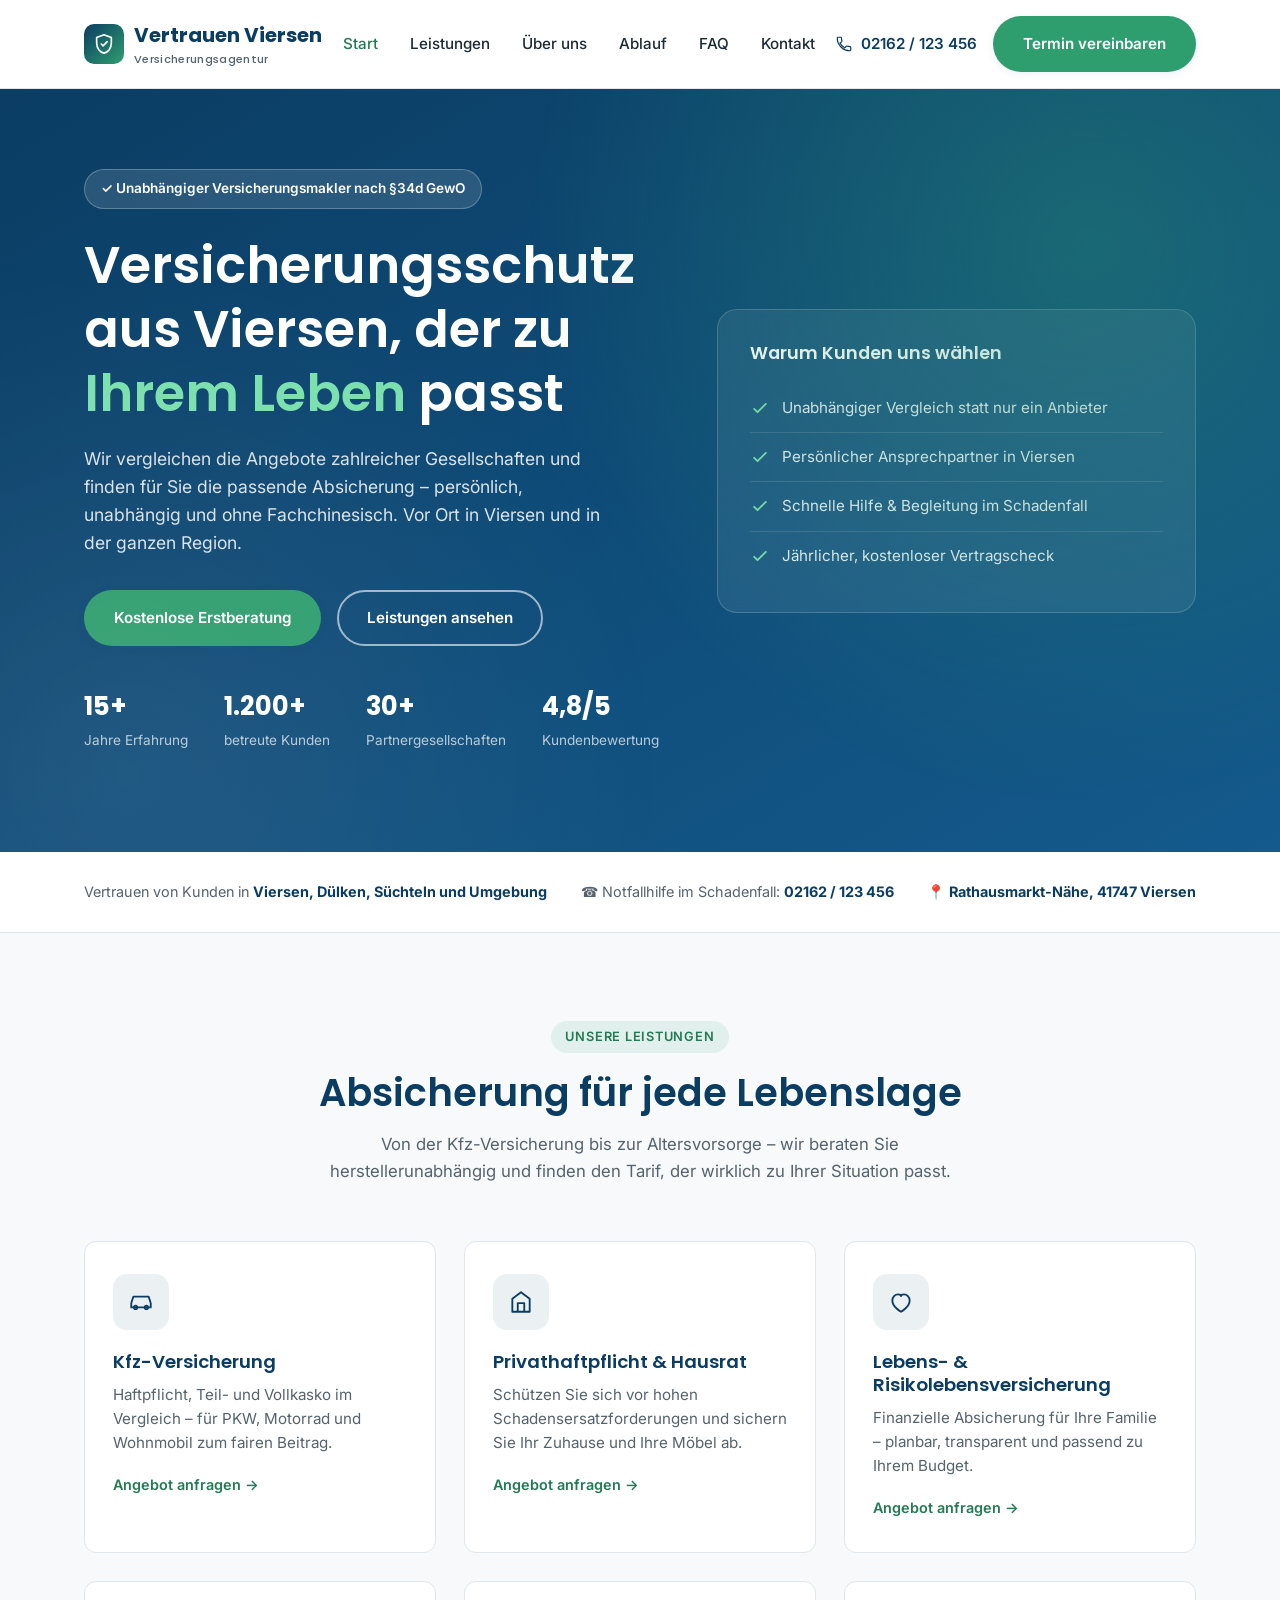
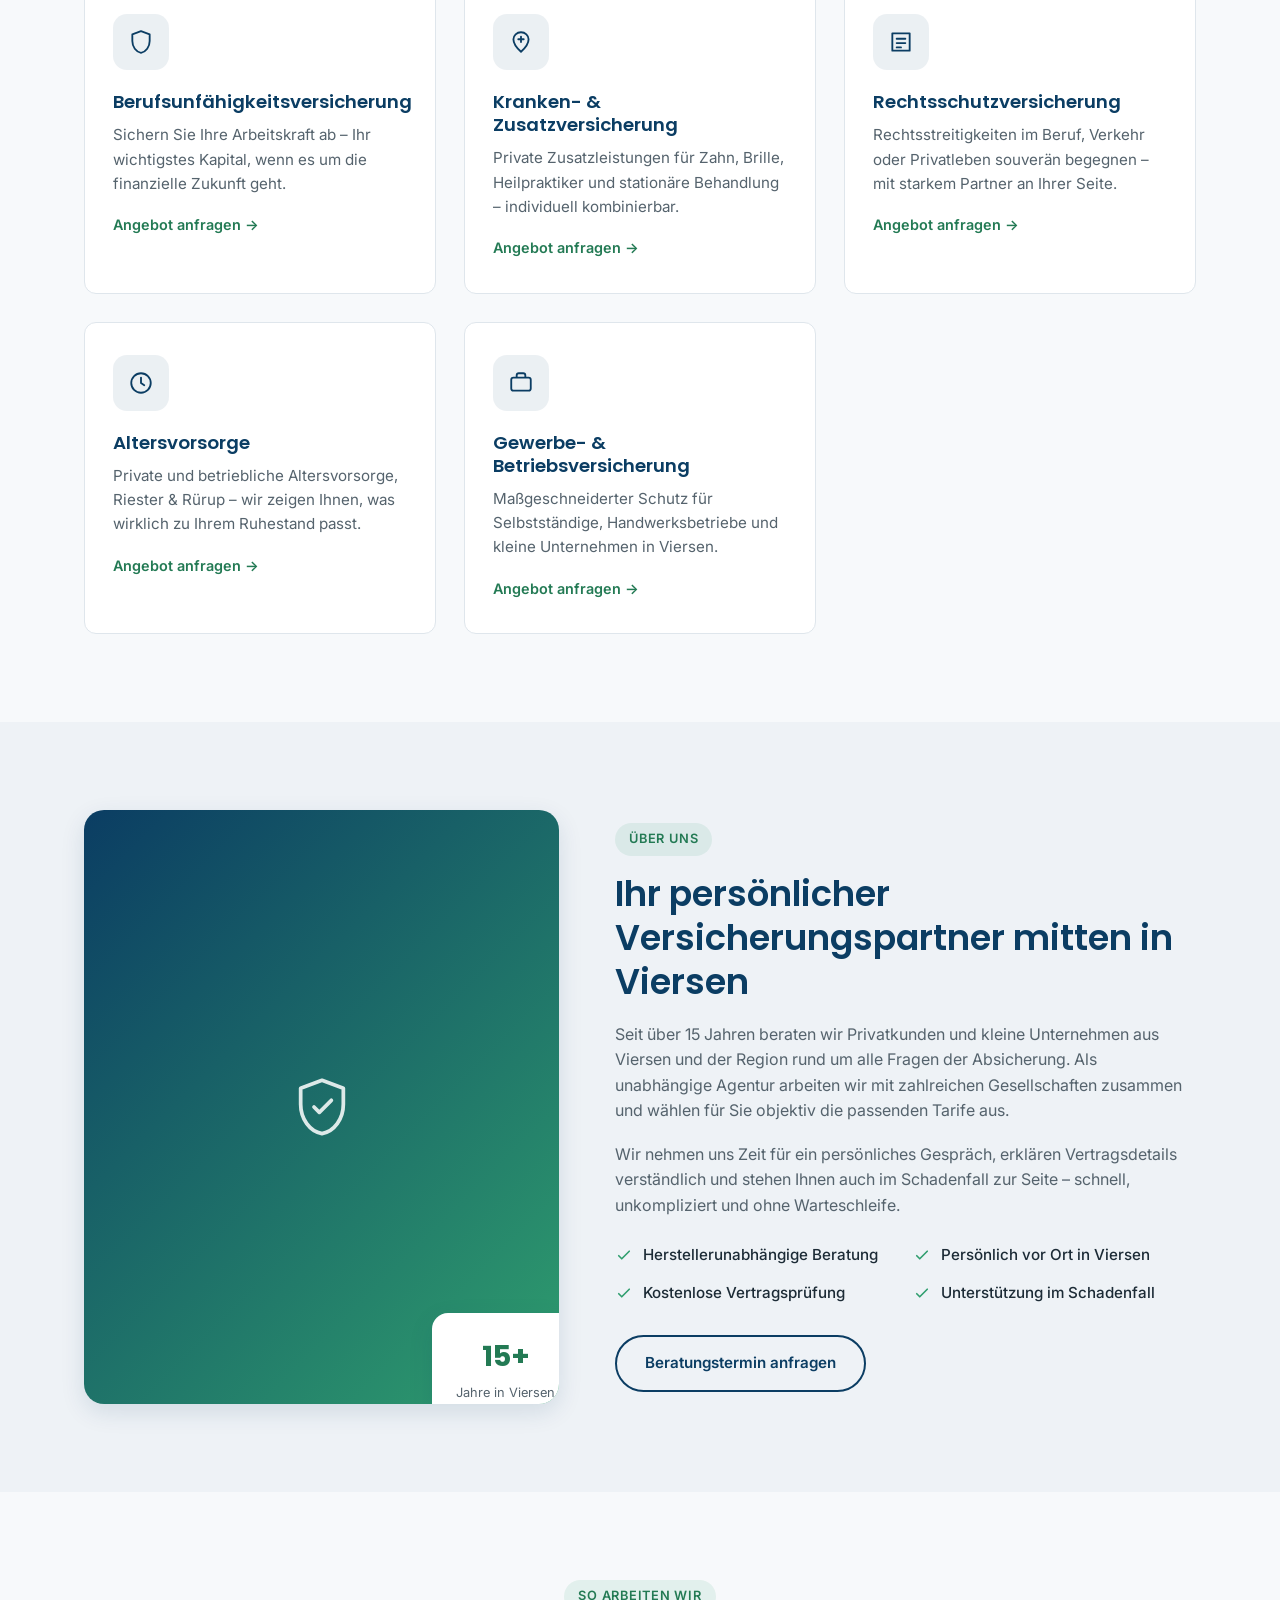
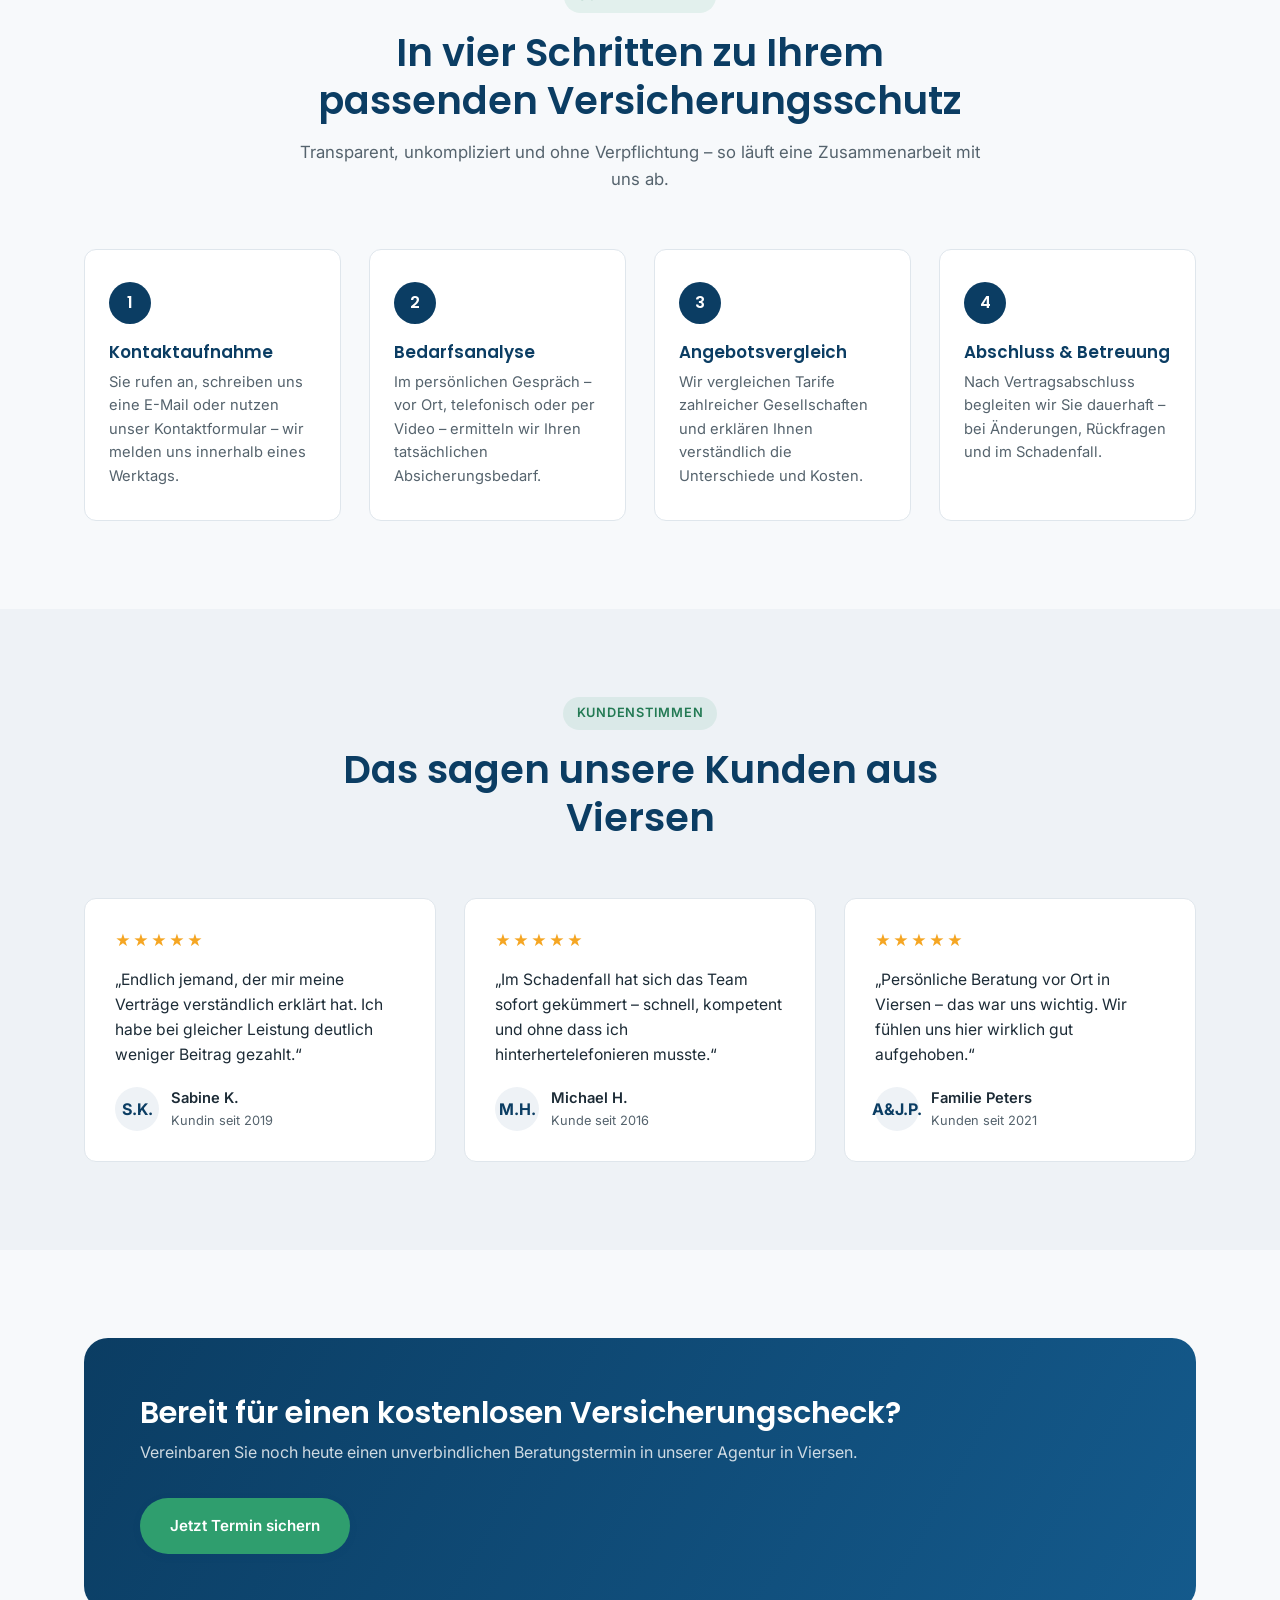
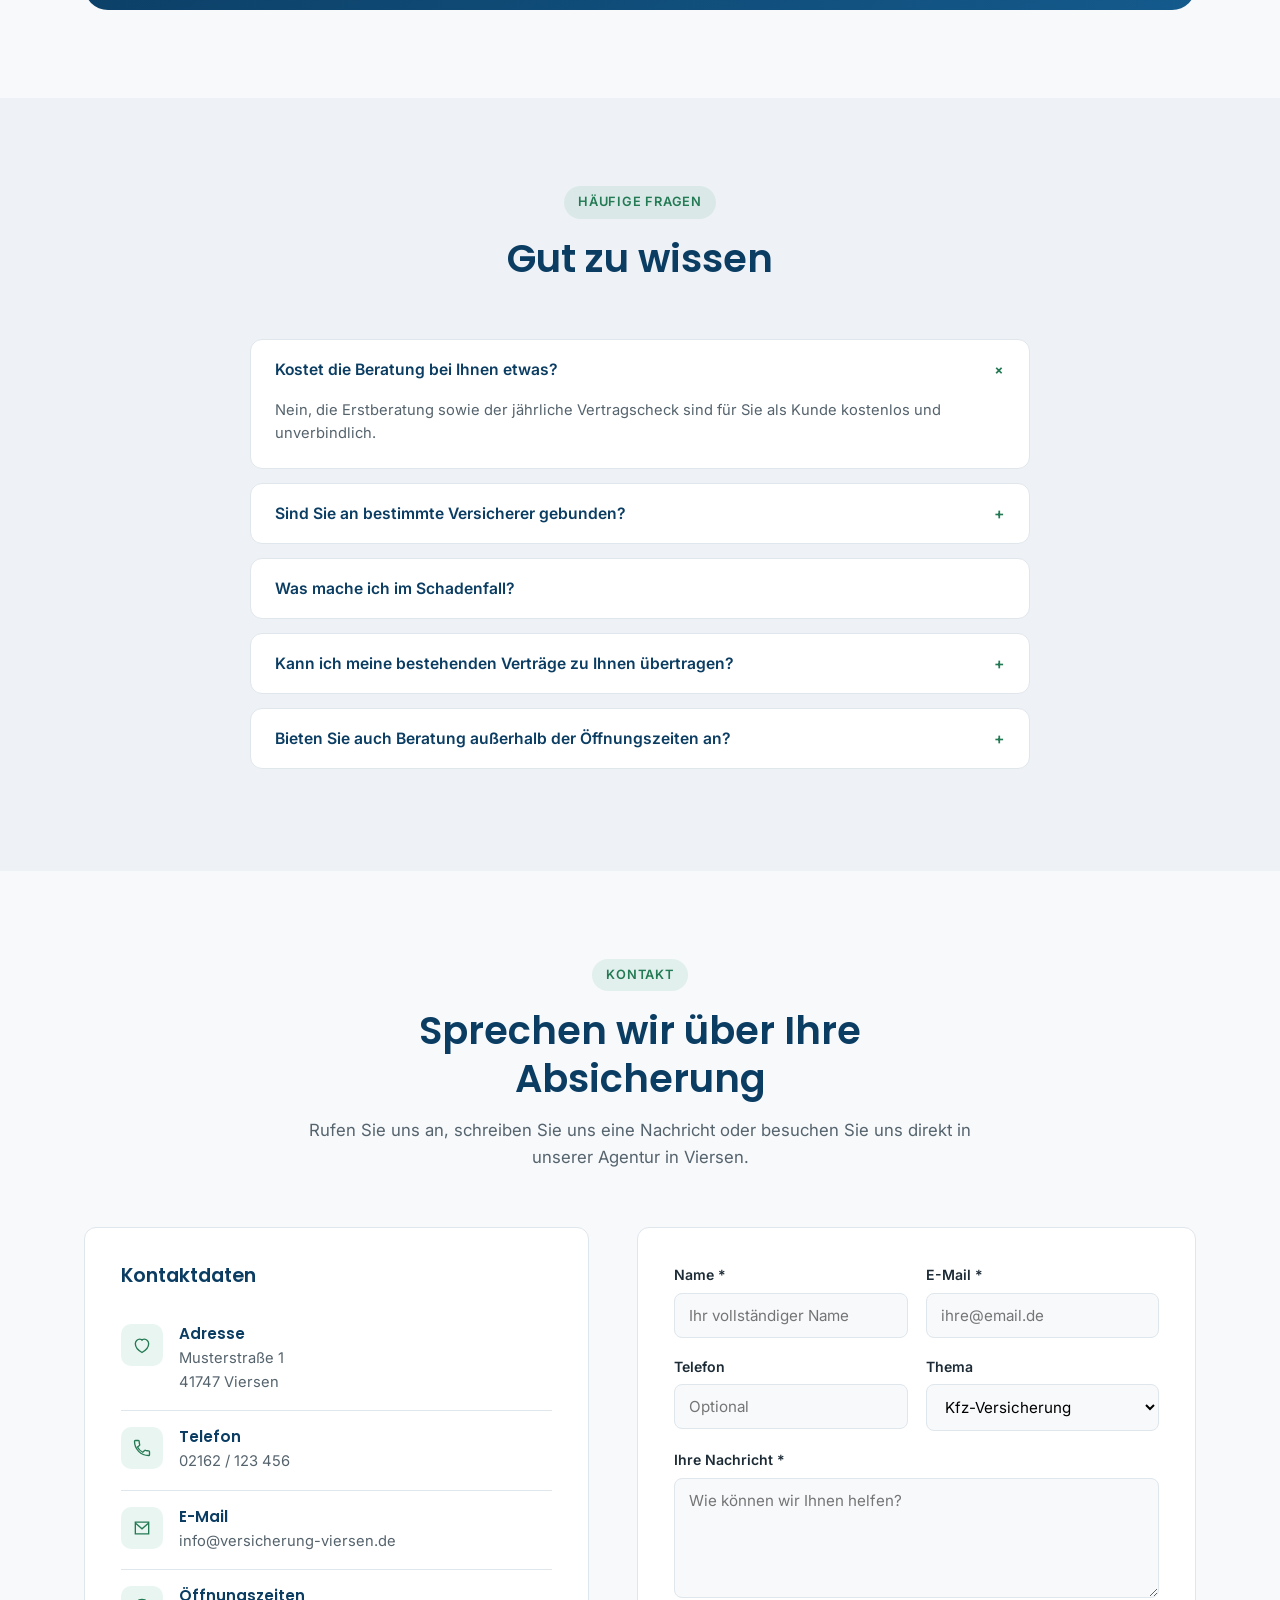
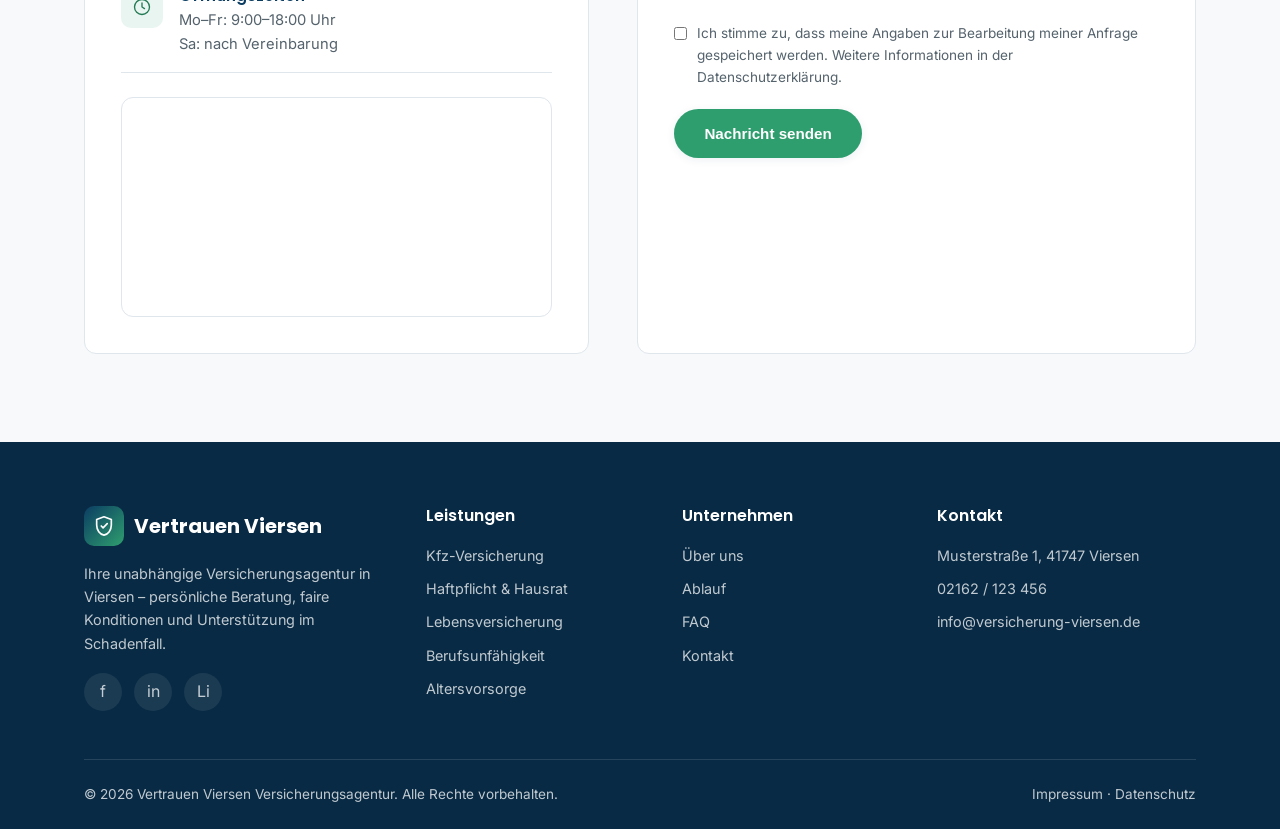
==== index.html @ f0102ab8 "Add Versicherungsagentur Viersen website Responsive one-page site (Start, Leistungen, Über uns, Abla" ====
<!DOCTYPE html>
<html lang="de">
<head>
<meta charset="UTF-8">
<meta name="viewport" content="width=device-width, initial-scale=1.0">
<title>Versicherungsagentur Viersen | Ihre unabhängige Versicherungsberatung</title>
<meta name="description" content="Unabhängige Versicherungsagentur in Viersen: Kfz-, Haftpflicht-, Hausrat-, Lebens- und Berufsunfähigkeitsversicherung. Persönliche Beratung, faire Konditionen, schnelle Hilfe im Schadenfall.">
<link rel="icon" href="data:image/svg+xml,<svg xmlns=%22http://www.w3.org/2000/svg%22 viewBox=%220 0 24 24%22><text y=%2218%22 font-size=%2218%22>🛡️</text></svg>">
<link rel="preconnect" href="https://fonts.googleapis.com">
<link href="https://fonts.googleapis.com/css2?family=Inter:wght@400;500;600;700&family=Poppins:wght@600;700&display=swap" rel="stylesheet">
<link rel="stylesheet" href="css/style.css">
</head>
<body>

<header class="site-header">
  <nav class="navbar">
    <a href="index.html" class="logo">
      <span class="logo-mark">
        <svg width="22" height="22" viewBox="0 0 24 24" fill="none" xmlns="http://www.w3.org/2000/svg">
          <path d="M12 2L4 5V11C4 16.5 7.4 21.2 12 22C16.6 21.2 20 16.5 20 11V5L12 2Z" stroke="currentColor" stroke-width="1.8" stroke-linejoin="round"/>
          <path d="M9 12L11 14L15.5 9.5" stroke="currentColor" stroke-width="1.8" stroke-linecap="round" stroke-linejoin="round"/>
        </svg>
      </span>
      <span class="logo-text">Vertrauen Viersen
        <span>Versicherungsagentur</span>
      </span>
    </a>

    <ul class="nav-links">
      <li><a href="index.html#home">Start</a></li>
      <li><a href="index.html#leistungen">Leistungen</a></li>
      <li><a href="index.html#ueber-uns">Über uns</a></li>
      <li><a href="index.html#ablauf">Ablauf</a></li>
      <li><a href="index.html#faq">FAQ</a></li>
      <li><a href="index.html#kontakt">Kontakt</a></li>
    </ul>

    <div class="nav-cta">
      <a href="tel:+4921621234560" class="nav-phone">
        <svg width="18" height="18" viewBox="0 0 24 24" fill="none"><path d="M6.6 10.8C7.9 13.5 10.1 15.7 12.9 17.1L15.1 15C15.4 14.7 15.9 14.6 16.3 14.8C17.5 15.2 18.8 15.4 20 15.4C20.6 15.4 21 15.9 21 16.4V20C21 20.6 20.6 21 20 21C10.6 21 3 13.4 3 4C3 3.4 3.4 3 4 3H7.6C8.1 3 8.6 3.4 8.6 4C8.6 5.3 8.8 6.5 9.2 7.7C9.3 8.1 9.2 8.6 8.9 8.9L6.6 10.8Z" stroke="currentColor" stroke-width="1.6" stroke-linejoin="round"/></svg>
        02162 / 123 456
      </a>
      <a href="index.html#kontakt" class="btn btn-primary">Termin vereinbaren</a>
      <button class="nav-toggle" aria-label="Menü öffnen">
        <span></span><span></span><span></span>
      </button>
    </div>
  </nav>
</header>

<main>

  <!-- Hero -->
  <section id="home" class="hero">
    <div class="container">
      <div class="hero-copy">
        <span class="hero-badge">✓ Unabhängiger Versicherungsmakler nach §34d GewO</span>
        <h1>Versicherungsschutz aus Viersen, der zu <em>Ihrem Leben</em> passt</h1>
        <p class="lead">Wir vergleichen die Angebote zahlreicher Gesellschaften und finden für Sie die passende Absicherung – persönlich, unabhängig und ohne Fachchinesisch. Vor Ort in Viersen und in der ganzen Region.</p>
        <div class="hero-actions">
          <a href="index.html#kontakt" class="btn btn-primary">Kostenlose Erstberatung</a>
          <a href="index.html#leistungen" class="btn btn-outline">Leistungen ansehen</a>
        </div>
        <div class="hero-stats">
          <div><strong>15+</strong><span>Jahre Erfahrung</span></div>
          <div><strong>1.200+</strong><span>betreute Kunden</span></div>
          <div><strong>30+</strong><span>Partnergesellschaften</span></div>
          <div><strong>4,8/5</strong><span>Kundenbewertung</span></div>
        </div>
      </div>
      <div class="hero-visual">
        <h3>Warum Kunden uns wählen</h3>
        <ul class="hero-check-list">
          <li><svg width="20" height="20" viewBox="0 0 24 24" fill="none"><path d="M5 13L9 17L19 7" stroke="currentColor" stroke-width="2.2" stroke-linecap="round" stroke-linejoin="round"/></svg> Unabhängiger Vergleich statt nur ein Anbieter</li>
          <li><svg width="20" height="20" viewBox="0 0 24 24" fill="none"><path d="M5 13L9 17L19 7" stroke="currentColor" stroke-width="2.2" stroke-linecap="round" stroke-linejoin="round"/></svg> Persönlicher Ansprechpartner in Viersen</li>
          <li><svg width="20" height="20" viewBox="0 0 24 24" fill="none"><path d="M5 13L9 17L19 7" stroke="currentColor" stroke-width="2.2" stroke-linecap="round" stroke-linejoin="round"/></svg> Schnelle Hilfe & Begleitung im Schadenfall</li>
          <li><svg width="20" height="20" viewBox="0 0 24 24" fill="none"><path d="M5 13L9 17L19 7" stroke="currentColor" stroke-width="2.2" stroke-linecap="round" stroke-linejoin="round"/></svg> Jährlicher, kostenloser Vertragscheck</li>
        </ul>
      </div>
    </div>
  </section>

  <!-- Trust bar -->
  <div class="trust-bar">
    <div class="container">
      <span>Vertrauen von Kunden in <strong>Viersen, Dülken, Süchteln und Umgebung</strong></span>
      <span>☎ Notfallhilfe im Schadenfall: <strong>02162 / 123 456</strong></span>
      <span>📍 <strong>Rathausmarkt-Nähe, 41747 Viersen</strong></span>
    </div>
  </div>

  <!-- Leistungen -->
  <section id="leistungen">
    <div class="container">
      <div class="section-header">
        <span class="eyebrow">Unsere Leistungen</span>
        <h2>Absicherung für jede Lebenslage</h2>
        <p>Von der Kfz-Versicherung bis zur Altersvorsorge – wir beraten Sie herstellerunabhängig und finden den Tarif, der wirklich zu Ihrer Situation passt.</p>
      </div>

      <div class="services-grid">

        <div class="service-card">
          <div class="service-icon">
            <svg width="26" height="26" viewBox="0 0 24 24" fill="none"><path d="M3 13L5 7H19L21 13" stroke="currentColor" stroke-width="1.7" stroke-linejoin="round"/><path d="M3 13V17H21V13" stroke="currentColor" stroke-width="1.7" stroke-linejoin="round"/><circle cx="7" cy="17" r="1.6" stroke="currentColor" stroke-width="1.5"/><circle cx="17" cy="17" r="1.6" stroke="currentColor" stroke-width="1.5"/></svg>
          </div>
          <h3>Kfz-Versicherung</h3>
          <p>Haftpflicht, Teil- und Vollkasko im Vergleich – für PKW, Motorrad und Wohnmobil zum fairen Beitrag.</p>
          <a href="index.html#kontakt" class="service-link">Angebot anfragen →</a>
        </div>

        <div class="service-card">
          <div class="service-icon">
            <svg width="26" height="26" viewBox="0 0 24 24" fill="none"><path d="M12 3L4 9V21H20V9L12 3Z" stroke="currentColor" stroke-width="1.7" stroke-linejoin="round"/><path d="M9 21V13H15V21" stroke="currentColor" stroke-width="1.7" stroke-linejoin="round"/></svg>
          </div>
          <h3>Privathaftpflicht & Hausrat</h3>
          <p>Schützen Sie sich vor hohen Schadensersatzforderungen und sichern Sie Ihr Zuhause und Ihre Möbel ab.</p>
          <a href="index.html#kontakt" class="service-link">Angebot anfragen →</a>
        </div>

        <div class="service-card">
          <div class="service-icon">
            <svg width="26" height="26" viewBox="0 0 24 24" fill="none"><path d="M12 21C12 21 4 16.5 4 10.5C4 7.5 6.5 5 9.3 5C10.6 5 11.8 5.6 12 6.6C12.2 5.6 13.4 5 14.7 5C17.5 5 20 7.5 20 10.5C20 16.5 12 21 12 21Z" stroke="currentColor" stroke-width="1.7" stroke-linejoin="round"/></svg>
          </div>
          <h3>Lebens- & Risikolebensversicherung</h3>
          <p>Finanzielle Absicherung für Ihre Familie – planbar, transparent und passend zu Ihrem Budget.</p>
          <a href="index.html#kontakt" class="service-link">Angebot anfragen →</a>
        </div>

        <div class="service-card">
          <div class="service-icon">
            <svg width="26" height="26" viewBox="0 0 24 24" fill="none"><path d="M12 2L4 5V11C4 16.5 7.4 21.2 12 22C16.6 21.2 20 16.5 20 11V5L12 2Z" stroke="currentColor" stroke-width="1.7" stroke-linejoin="round"/></svg>
          </div>
          <h3>Berufsunfähigkeitsversicherung</h3>
          <p>Sichern Sie Ihre Arbeitskraft ab – Ihr wichtigstes Kapital, wenn es um die finanzielle Zukunft geht.</p>
          <a href="index.html#kontakt" class="service-link">Angebot anfragen →</a>
        </div>

        <div class="service-card">
          <div class="service-icon">
            <svg width="26" height="26" viewBox="0 0 24 24" fill="none"><path d="M12 21C16 17.5 19 14 19 9.5C19 5.9 15.9 3 12 3C8.1 3 5 5.9 5 9.5C5 14 8 17.5 12 21Z" stroke="currentColor" stroke-width="1.7" stroke-linejoin="round"/><path d="M9.5 9.5H14.5M12 7V12" stroke="currentColor" stroke-width="1.7" stroke-linecap="round"/></svg>
          </div>
          <h3>Kranken- & Zusatzversicherung</h3>
          <p>Private Zusatzleistungen für Zahn, Brille, Heilpraktiker und stationäre Behandlung – individuell kombinierbar.</p>
          <a href="index.html#kontakt" class="service-link">Angebot anfragen →</a>
        </div>

        <div class="service-card">
          <div class="service-icon">
            <svg width="26" height="26" viewBox="0 0 24 24" fill="none"><path d="M4 4H20V20H4V4Z" stroke="currentColor" stroke-width="1.7" stroke-linejoin="round"/><path d="M8 9H16M8 13H16M8 17H12" stroke="currentColor" stroke-width="1.7" stroke-linecap="round"/></svg>
          </div>
          <h3>Rechtsschutzversicherung</h3>
          <p>Rechtsstreitigkeiten im Beruf, Verkehr oder Privatleben souverän begegnen – mit starkem Partner an Ihrer Seite.</p>
          <a href="index.html#kontakt" class="service-link">Angebot anfragen →</a>
        </div>

        <div class="service-card">
          <div class="service-icon">
            <svg width="26" height="26" viewBox="0 0 24 24" fill="none"><circle cx="12" cy="12" r="9" stroke="currentColor" stroke-width="1.7"/><path d="M12 7V12L15 14" stroke="currentColor" stroke-width="1.7" stroke-linecap="round" stroke-linejoin="round"/></svg>
          </div>
          <h3>Altersvorsorge</h3>
          <p>Private und betriebliche Altersvorsorge, Riester & Rürup – wir zeigen Ihnen, was wirklich zu Ihrem Ruhestand passt.</p>
          <a href="index.html#kontakt" class="service-link">Angebot anfragen →</a>
        </div>

        <div class="service-card">
          <div class="service-icon">
            <svg width="26" height="26" viewBox="0 0 24 24" fill="none"><rect x="3" y="7" width="18" height="12" rx="2" stroke="currentColor" stroke-width="1.7"/><path d="M8 7V5C8 3.9 8.9 3 10 3H14C15.1 3 16 3.9 16 5V7" stroke="currentColor" stroke-width="1.7"/></svg>
          </div>
          <h3>Gewerbe- & Betriebsversicherung</h3>
          <p>Maßgeschneiderter Schutz für Selbstständige, Handwerksbetriebe und kleine Unternehmen in Viersen.</p>
          <a href="index.html#kontakt" class="service-link">Angebot anfragen →</a>
        </div>

      </div>
    </div>
  </section>

  <!-- Über uns -->
  <section id="ueber-uns" class="bg-alt">
    <div class="container about-grid">
      <div class="about-photo" role="img" aria-label="Team der Versicherungsagentur Viersen">
        <svg width="64" height="64" viewBox="0 0 24 24" fill="none"><path d="M12 2L4 5V11C4 16.5 7.4 21.2 12 22C16.6 21.2 20 16.5 20 11V5L12 2Z" stroke="currentColor" stroke-width="1.4" stroke-linejoin="round"/><path d="M9 12L11 14L15.5 9.5" stroke="currentColor" stroke-width="1.4" stroke-linecap="round" stroke-linejoin="round"/></svg>
        <div class="about-badge">
          <strong>15+</strong>
          <span>Jahre in Viersen</span>
        </div>
      </div>

      <div class="about-content">
        <span class="eyebrow">Über uns</span>
        <h2>Ihr persönlicher Versicherungspartner mitten in Viersen</h2>
        <p>Seit über 15 Jahren beraten wir Privatkunden und kleine Unternehmen aus Viersen und der Region rund um alle Fragen der Absicherung. Als unabhängige Agentur arbeiten wir mit zahlreichen Gesellschaften zusammen und wählen für Sie objektiv die passenden Tarife aus.</p>
        <p>Wir nehmen uns Zeit für ein persönliches Gespräch, erklären Vertragsdetails verständlich und stehen Ihnen auch im Schadenfall zur Seite – schnell, unkompliziert und ohne Warteschleife.</p>

        <ul class="about-list">
          <li><svg width="18" height="18" viewBox="0 0 24 24" fill="none"><path d="M5 13L9 17L19 7" stroke="currentColor" stroke-width="2.2" stroke-linecap="round" stroke-linejoin="round"/></svg> Herstellerunabhängige Beratung</li>
          <li><svg width="18" height="18" viewBox="0 0 24 24" fill="none"><path d="M5 13L9 17L19 7" stroke="currentColor" stroke-width="2.2" stroke-linecap="round" stroke-linejoin="round"/></svg> Persönlich vor Ort in Viersen</li>
          <li><svg width="18" height="18" viewBox="0 0 24 24" fill="none"><path d="M5 13L9 17L19 7" stroke="currentColor" stroke-width="2.2" stroke-linecap="round" stroke-linejoin="round"/></svg> Kostenlose Vertragsprüfung</li>
          <li><svg width="18" height="18" viewBox="0 0 24 24" fill="none"><path d="M5 13L9 17L19 7" stroke="currentColor" stroke-width="2.2" stroke-linecap="round" stroke-linejoin="round"/></svg> Unterstützung im Schadenfall</li>
        </ul>

        <a href="index.html#kontakt" class="btn btn-outline-dark">Beratungstermin anfragen</a>
      </div>
    </div>
  </section>

  <!-- Ablauf -->
  <section id="ablauf">
    <div class="container">
      <div class="section-header">
        <span class="eyebrow">So arbeiten wir</span>
        <h2>In vier Schritten zu Ihrem passenden Versicherungsschutz</h2>
        <p>Transparent, unkompliziert und ohne Verpflichtung – so läuft eine Zusammenarbeit mit uns ab.</p>
      </div>

      <div class="steps">
        <div class="step">
          <h3>Kontaktaufnahme</h3>
          <p>Sie rufen an, schreiben uns eine E-Mail oder nutzen unser Kontaktformular – wir melden uns innerhalb eines Werktags.</p>
        </div>
        <div class="step">
          <h3>Bedarfsanalyse</h3>
          <p>Im persönlichen Gespräch – vor Ort, telefonisch oder per Video – ermitteln wir Ihren tatsächlichen Absicherungsbedarf.</p>
        </div>
        <div class="step">
          <h3>Angebotsvergleich</h3>
          <p>Wir vergleichen Tarife zahlreicher Gesellschaften und erklären Ihnen verständlich die Unterschiede und Kosten.</p>
        </div>
        <div class="step">
          <h3>Abschluss & Betreuung</h3>
          <p>Nach Vertragsabschluss begleiten wir Sie dauerhaft – bei Änderungen, Rückfragen und im Schadenfall.</p>
        </div>
      </div>
    </div>
  </section>

  <!-- Testimonials -->
  <section class="bg-alt">
    <div class="container">
      <div class="section-header">
        <span class="eyebrow">Kundenstimmen</span>
        <h2>Das sagen unsere Kunden aus Viersen</h2>
      </div>

      <div class="testimonial-grid">
        <div class="testimonial-card">
          <div class="stars">★★★★★</div>
          <p class="quote">„Endlich jemand, der mir meine Verträge verständlich erklärt hat. Ich habe bei gleicher Leistung deutlich weniger Beitrag gezahlt.“</p>
          <div class="testimonial-author">
            <div class="author-avatar">S.K.</div>
            <div>
              <div class="author-name">Sabine K.</div>
              <div class="author-role">Kundin seit 2019</div>
            </div>
          </div>
        </div>

        <div class="testimonial-card">
          <div class="stars">★★★★★</div>
          <p class="quote">„Im Schadenfall hat sich das Team sofort gekümmert – schnell, kompetent und ohne dass ich hinterhertelefonieren musste.“</p>
          <div class="testimonial-author">
            <div class="author-avatar">M.H.</div>
            <div>
              <div class="author-name">Michael H.</div>
              <div class="author-role">Kunde seit 2016</div>
            </div>
          </div>
        </div>

        <div class="testimonial-card">
          <div class="stars">★★★★★</div>
          <p class="quote">„Persönliche Beratung vor Ort in Viersen – das war uns wichtig. Wir fühlen uns hier wirklich gut aufgehoben.“</p>
          <div class="testimonial-author">
            <div class="author-avatar">A&J.P.</div>
            <div>
              <div class="author-name">Familie Peters</div>
              <div class="author-role">Kunden seit 2021</div>
            </div>
          </div>
        </div>
      </div>
    </div>
  </section>

  <!-- CTA band -->
  <section>
    <div class="container">
      <div class="cta-band">
        <div>
          <h2>Bereit für einen kostenlosen Versicherungscheck?</h2>
          <p>Vereinbaren Sie noch heute einen unverbindlichen Beratungstermin in unserer Agentur in Viersen.</p>
        </div>
        <a href="index.html#kontakt" class="btn btn-primary">Jetzt Termin sichern</a>
      </div>
    </div>
  </section>

  <!-- FAQ -->
  <section id="faq" class="bg-alt">
    <div class="container">
      <div class="section-header">
        <span class="eyebrow">Häufige Fragen</span>
        <h2>Gut zu wissen</h2>
      </div>

      <div class="faq-list">
        <div class="faq-item open">
          <button class="faq-question">Kostet die Beratung bei Ihnen etwas?<span class="plus">+</span></button>
          <div class="faq-answer"><p>Nein, die Erstberatung sowie der jährliche Vertragscheck sind für Sie als Kunde kostenlos und unverbindlich.</p></div>
        </div>
        <div class="faq-item">
          <button class="faq-question">Sind Sie an bestimmte Versicherer gebunden?<span class="plus">+</span></button>
          <div class="faq-answer"><p>Nein, wir arbeiten unabhängig mit zahlreichen Gesellschaften zusammen und wählen die für Sie passenden Tarife objektiv aus.</p></div>
        </div>
        <div class="faq-item">
          <button class="faq-question">Was mache ich im Schadenfall?</button>
          <div class="faq-answer"><p>Melden Sie sich einfach telefonisch oder per E-Mail bei uns – wir kümmern uns um die Schadenmeldung und begleiten Sie durch den gesamten Prozess.</p></div>
        </div>
        <div class="faq-item">
          <button class="faq-question">Kann ich meine bestehenden Verträge zu Ihnen übertragen?<span class="plus">+</span></button>
          <div class="faq-answer"><p>Ja, das ist problemlos möglich. Wir übernehmen die Maklervollmacht und betreuen Ihre bestehenden Verträge ab sofort für Sie.</p></div>
        </div>
        <div class="faq-item">
          <button class="faq-question">Bieten Sie auch Beratung außerhalb der Öffnungszeiten an?<span class="plus">+</span></button>
          <div class="faq-answer"><p>Nach Vereinbarung sind auch Termine am Abend oder per Videocall möglich – sprechen Sie uns einfach an.</p></div>
        </div>
      </div>
    </div>
  </section>

  <!-- Kontakt -->
  <section id="kontakt">
    <div class="container">
      <div class="section-header">
        <span class="eyebrow">Kontakt</span>
        <h2>Sprechen wir über Ihre Absicherung</h2>
        <p>Rufen Sie uns an, schreiben Sie uns eine Nachricht oder besuchen Sie uns direkt in unserer Agentur in Viersen.</p>
      </div>

      <div class="contact-grid">
        <div>
          <div class="contact-info-card">
            <h3>Kontaktdaten</h3>

            <div class="contact-detail">
              <span class="icon">
                <svg width="20" height="20" viewBox="0 0 24 24" fill="none"><path d="M12 21C12 21 4 16.5 4 10.5C4 7.5 6.5 5 9.3 5C10.6 5 11.8 5.6 12 6.6C12.2 5.6 13.4 5 14.7 5C17.5 5 20 7.5 20 10.5C20 16.5 12 21 12 21Z" stroke="currentColor" stroke-width="1.6"/></svg>
              </span>
              <div>
                <h4>Adresse</h4>
                <p>Musterstraße 1<br>41747 Viersen</p>
              </div>
            </div>

            <div class="contact-detail">
              <span class="icon">
                <svg width="20" height="20" viewBox="0 0 24 24" fill="none"><path d="M6.6 10.8C7.9 13.5 10.1 15.7 12.9 17.1L15.1 15C15.4 14.7 15.9 14.6 16.3 14.8C17.5 15.2 18.8 15.4 20 15.4C20.6 15.4 21 15.9 21 16.4V20C21 20.6 20.6 21 20 21C10.6 21 3 13.4 3 4C3 3.4 3.4 3 4 3H7.6C8.1 3 8.6 3.4 8.6 4C8.6 5.3 8.8 6.5 9.2 7.7C9.3 8.1 9.2 8.6 8.9 8.9L6.6 10.8Z" stroke="currentColor" stroke-width="1.6" stroke-linejoin="round"/></svg>
              </span>
              <div>
                <h4>Telefon</h4>
                <p><a href="tel:+4921621234560">02162 / 123 456</a></p>
              </div>
            </div>

            <div class="contact-detail">
              <span class="icon">
                <svg width="20" height="20" viewBox="0 0 24 24" fill="none"><path d="M4 5H20V19H4V5Z" stroke="currentColor" stroke-width="1.6"/><path d="M4 6L12 13L20 6" stroke="currentColor" stroke-width="1.6"/></svg>
              </span>
              <div>
                <h4>E-Mail</h4>
                <p><a href="mailto:info@versicherung-viersen.de">info@versicherung-viersen.de</a></p>
              </div>
            </div>

            <div class="contact-detail">
              <span class="icon">
                <svg width="20" height="20" viewBox="0 0 24 24" fill="none"><circle cx="12" cy="12" r="9" stroke="currentColor" stroke-width="1.6"/><path d="M12 7V12L15 14" stroke="currentColor" stroke-width="1.6" stroke-linecap="round"/></svg>
              </span>
              <div>
                <h4>Öffnungszeiten</h4>
                <p>Mo–Fr: 9:00–18:00 Uhr<br>Sa: nach Vereinbarung</p>
              </div>
            </div>

            <div class="map-frame">
              <iframe
                src="https://www.google.com/maps?q=Viersen&output=embed"
                loading="lazy"
                referrerpolicy="no-referrer-when-downgrade"
                title="Standort der Versicherungsagentur in Viersen">
              </iframe>
            </div>
          </div>
        </div>

        <div class="contact-form">
          <form id="contact-form" novalidate>
            <div class="form-row">
              <div class="form-group">
                <label for="name">Name *</label>
                <input type="text" id="name" name="name" placeholder="Ihr vollständiger Name" required>
              </div>
              <div class="form-group">
                <label for="email">E-Mail *</label>
                <input type="email" id="email" name="email" placeholder="ihre@email.de" required>
              </div>
            </div>

            <div class="form-row">
              <div class="form-group">
                <label for="phone">Telefon</label>
                <input type="tel" id="phone" name="phone" placeholder="Optional">
              </div>
              <div class="form-group">
                <label for="topic">Thema</label>
                <select id="topic" name="topic">
                  <option>Kfz-Versicherung</option>
                  <option>Privathaftpflicht & Hausrat</option>
                  <option>Lebens- & Risikolebensversicherung</option>
                  <option>Berufsunfähigkeitsversicherung</option>
                  <option>Kranken- & Zusatzversicherung</option>
                  <option>Rechtsschutzversicherung</option>
                  <option>Altersvorsorge</option>
                  <option>Gewerbeversicherung</option>
                  <option>Sonstiges</option>
                </select>
              </div>
            </div>

            <div class="form-group">
              <label for="message">Ihre Nachricht *</label>
              <textarea id="message" name="message" placeholder="Wie können wir Ihnen helfen?" required></textarea>
            </div>

            <label class="form-consent">
              <input type="checkbox" id="consent" name="consent" required>
              <span>Ich stimme zu, dass meine Angaben zur Bearbeitung meiner Anfrage gespeichert werden. Weitere Informationen in der <a href="datenschutz.html">Datenschutzerklärung</a>.</span>
            </label>

            <button type="submit" class="btn btn-primary">Nachricht senden</button>
            <p id="form-status" class="form-status"></p>
          </form>
        </div>
      </div>
    </div>
  </section>

</main>

<footer class="site-footer">
  <div class="container">
    <div class="footer-grid">
      <div class="footer-about">
        <a href="index.html" class="logo">
          <span class="logo-mark">
            <svg width="22" height="22" viewBox="0 0 24 24" fill="none"><path d="M12 2L4 5V11C4 16.5 7.4 21.2 12 22C16.6 21.2 20 16.5 20 11V5L12 2Z" stroke="currentColor" stroke-width="1.8" stroke-linejoin="round"/><path d="M9 12L11 14L15.5 9.5" stroke="currentColor" stroke-width="1.8" stroke-linecap="round" stroke-linejoin="round"/></svg>
          </span>
          Vertrauen Viersen
        </a>
        <p>Ihre unabhängige Versicherungsagentur in Viersen – persönliche Beratung, faire Konditionen und Unterstützung im Schadenfall.</p>
        <div class="footer-social">
          <a href="#" aria-label="Facebook">f</a>
          <a href="#" aria-label="Instagram">in</a>
          <a href="#" aria-label="LinkedIn">Li</a>
        </div>
      </div>

      <div>
        <h4>Leistungen</h4>
        <ul class="footer-links">
          <li><a href="index.html#leistungen">Kfz-Versicherung</a></li>
          <li><a href="index.html#leistungen">Haftpflicht & Hausrat</a></li>
          <li><a href="index.html#leistungen">Lebensversicherung</a></li>
          <li><a href="index.html#leistungen">Berufsunfähigkeit</a></li>
          <li><a href="index.html#leistungen">Altersvorsorge</a></li>
        </ul>
      </div>

      <div>
        <h4>Unternehmen</h4>
        <ul class="footer-links">
          <li><a href="index.html#ueber-uns">Über uns</a></li>
          <li><a href="index.html#ablauf">Ablauf</a></li>
          <li><a href="index.html#faq">FAQ</a></li>
          <li><a href="index.html#kontakt">Kontakt</a></li>
        </ul>
      </div>

      <div>
        <h4>Kontakt</h4>
        <ul class="footer-links">
          <li>Musterstraße 1, 41747 Viersen</li>
          <li><a href="tel:+4921621234560">02162 / 123 456</a></li>
          <li><a href="mailto:info@versicherung-viersen.de">info@versicherung-viersen.de</a></li>
        </ul>
      </div>
    </div>

    <div class="footer-bottom">
      <span>© <span id="year">2026</span> Vertrauen Viersen Versicherungsagentur. Alle Rechte vorbehalten.</span>
      <span>
        <a href="impressum.html">Impressum</a> · <a href="datenschutz.html">Datenschutz</a>
      </span>
    </div>
  </div>
</footer>

<button class="back-to-top" aria-label="Nach oben scrollen">
  <svg width="20" height="20" viewBox="0 0 24 24" fill="none"><path d="M12 19V5M5 12L12 5L19 12" stroke="currentColor" stroke-width="2" stroke-linecap="round" stroke-linejoin="round"/></svg>
</button>

<script src="js/script.js"></script>
</body>
</html>
---- css/style.css ----
/* ==========================================================================
   Versicherungsagentur Viersen – Stylesheet
   ========================================================================== */

:root {
  --color-primary: #0b3d63;
  --color-primary-light: #145a8c;
  --color-accent: #2f9e6e;
  --color-accent-dark: #237a54;
  --color-bg: #f7f9fb;
  --color-bg-alt: #eef2f6;
  --color-text: #1c2b36;
  --color-text-muted: #55636d;
  --color-white: #ffffff;
  --color-border: #dfe6ec;
  --shadow-sm: 0 2px 8px rgba(11, 61, 99, 0.08);
  --shadow-md: 0 8px 24px rgba(11, 61, 99, 0.12);
  --radius: 12px;
  --max-width: 1160px;
  --transition: 0.25s ease;
}

* {
  box-sizing: border-box;
  margin: 0;
  padding: 0;
}

html {
  scroll-behavior: smooth;
}

body {
  font-family: "Inter", -apple-system, BlinkMacSystemFont, "Segoe UI", Roboto, sans-serif;
  color: var(--color-text);
  background: var(--color-bg);
  line-height: 1.6;
  -webkit-font-smoothing: antialiased;
}

h1, h2, h3, h4 {
  font-family: "Poppins", "Inter", sans-serif;
  font-weight: 600;
  line-height: 1.25;
  color: var(--color-primary);
}

a {
  color: inherit;
  text-decoration: none;
}

img {
  max-width: 100%;
  display: block;
}

ul {
  list-style: none;
}

.container {
  max-width: var(--max-width);
  margin: 0 auto;
  padding: 0 24px;
}

section {
  padding: 88px 0;
}

.section-header {
  text-align: center;
  max-width: 680px;
  margin: 0 auto 56px;
}

.eyebrow {
  display: inline-block;
  color: var(--color-accent-dark);
  background: rgba(47, 158, 110, 0.1);
  font-weight: 600;
  font-size: 0.8rem;
  letter-spacing: 0.06em;
  text-transform: uppercase;
  padding: 6px 14px;
  border-radius: 999px;
  margin-bottom: 16px;
}

.section-header h2 {
  font-size: clamp(1.7rem, 3vw, 2.4rem);
  margin-bottom: 14px;
}

.section-header p {
  color: var(--color-text-muted);
  font-size: 1.05rem;
}

.bg-alt {
  background: var(--color-bg-alt);
}

/* Buttons
   ========================================================================== */

.btn {
  display: inline-flex;
  align-items: center;
  gap: 8px;
  padding: 14px 28px;
  border-radius: 999px;
  font-weight: 600;
  font-size: 0.95rem;
  border: 2px solid transparent;
  cursor: pointer;
  transition: transform var(--transition), box-shadow var(--transition), background var(--transition), color var(--transition);
  white-space: nowrap;
}

.btn-primary {
  background: var(--color-accent);
  color: var(--color-white);
  box-shadow: var(--shadow-sm);
}

.btn-primary:hover {
  background: var(--color-accent-dark);
  transform: translateY(-2px);
  box-shadow: var(--shadow-md);
}

.btn-outline {
  background: transparent;
  border-color: rgba(255, 255, 255, 0.6);
  color: var(--color-white);
}

.btn-outline:hover {
  background: rgba(255, 255, 255, 0.12);
  transform: translateY(-2px);
}

.btn-outline-dark {
  background: transparent;
  border-color: var(--color-primary);
  color: var(--color-primary);
}

.btn-outline-dark:hover {
  background: var(--color-primary);
  color: var(--color-white);
}

/* Header / Navigation
   ========================================================================== */

.site-header {
  position: sticky;
  top: 0;
  z-index: 1000;
  background: rgba(255, 255, 255, 0.92);
  backdrop-filter: blur(10px);
  border-bottom: 1px solid var(--color-border);
}

.navbar {
  display: flex;
  align-items: center;
  justify-content: space-between;
  padding: 16px 24px;
  max-width: var(--max-width);
  margin: 0 auto;
}

.logo {
  display: flex;
  align-items: center;
  gap: 10px;
  font-family: "Poppins", sans-serif;
  font-weight: 700;
  font-size: 1.25rem;
  color: var(--color-primary);
}

.logo-mark {
  width: 40px;
  height: 40px;
  border-radius: 10px;
  background: linear-gradient(135deg, var(--color-primary), var(--color-accent));
  display: flex;
  align-items: center;
  justify-content: center;
  color: white;
  flex-shrink: 0;
}

.logo-text span {
  display: block;
  font-size: 0.7rem;
  font-weight: 500;
  color: var(--color-text-muted);
  letter-spacing: 0.03em;
}

.nav-links {
  display: flex;
  align-items: center;
  gap: 32px;
}

.nav-links a {
  font-weight: 500;
  font-size: 0.95rem;
  color: var(--color-text);
  position: relative;
  padding: 6px 0;
  transition: color var(--transition);
}

.nav-links a:hover,
.nav-links a.active {
  color: var(--color-accent-dark);
}

.nav-cta {
  display: flex;
  align-items: center;
  gap: 16px;
}

.nav-phone {
  display: flex;
  align-items: center;
  gap: 8px;
  font-weight: 600;
  color: var(--color-primary);
  font-size: 0.95rem;
}

.nav-toggle {
  display: none;
  flex-direction: column;
  gap: 5px;
  background: none;
  border: none;
  cursor: pointer;
  padding: 8px;
}

.nav-toggle span {
  width: 26px;
  height: 2px;
  background: var(--color-primary);
  border-radius: 2px;
  transition: transform var(--transition), opacity var(--transition);
}

/* Hero
   ========================================================================== */

.hero {
  position: relative;
  padding: 80px 0 100px;
  background: linear-gradient(150deg, var(--color-primary) 0%, #0e4a76 45%, var(--color-primary-light) 100%);
  color: var(--color-white);
  overflow: hidden;
}

.hero::after {
  content: "";
  position: absolute;
  inset: 0;
  background-image: radial-gradient(circle at 85% 20%, rgba(47, 158, 110, 0.35), transparent 45%),
    radial-gradient(circle at 10% 90%, rgba(255, 255, 255, 0.08), transparent 40%);
  pointer-events: none;
}

.hero .container {
  display: grid;
  grid-template-columns: 1.1fr 0.9fr;
  gap: 48px;
  align-items: center;
  position: relative;
}

.hero-badge {
  display: inline-flex;
  align-items: center;
  gap: 8px;
  background: rgba(255, 255, 255, 0.12);
  border: 1px solid rgba(255, 255, 255, 0.25);
  padding: 8px 16px;
  border-radius: 999px;
  font-size: 0.85rem;
  font-weight: 600;
  margin-bottom: 24px;
}

.hero h1 {
  color: var(--color-white);
  font-size: clamp(2.1rem, 4.2vw, 3.2rem);
  margin-bottom: 20px;
}

.hero h1 em {
  font-style: normal;
  color: #7be0ae;
}

.hero p.lead {
  font-size: 1.1rem;
  color: rgba(255, 255, 255, 0.85);
  max-width: 520px;
  margin-bottom: 32px;
}

.hero-actions {
  display: flex;
  gap: 16px;
  flex-wrap: wrap;
  margin-bottom: 40px;
}

.hero-stats {
  display: flex;
  gap: 36px;
  flex-wrap: wrap;
}

.hero-stats div strong {
  display: block;
  font-size: 1.6rem;
  font-family: "Poppins", sans-serif;
  color: var(--color-white);
}

.hero-stats div span {
  font-size: 0.85rem;
  color: rgba(255, 255, 255, 0.7);
}

.hero-visual {
  background: rgba(255, 255, 255, 0.08);
  border: 1px solid rgba(255, 255, 255, 0.18);
  border-radius: 20px;
  padding: 32px;
  backdrop-filter: blur(6px);
}

.hero-visual h3 {
  color: var(--color-white);
  font-size: 1.1rem;
  margin-bottom: 20px;
}

.hero-check-list li {
  display: flex;
  align-items: flex-start;
  gap: 12px;
  padding: 12px 0;
  border-bottom: 1px solid rgba(255, 255, 255, 0.12);
  color: rgba(255, 255, 255, 0.9);
  font-size: 0.95rem;
}

.hero-check-list li:last-child {
  border-bottom: none;
}

.hero-check-list svg {
  flex-shrink: 0;
  color: #7be0ae;
  margin-top: 2px;
}

/* Trust bar
   ========================================================================== */

.trust-bar {
  background: var(--color-white);
  border-bottom: 1px solid var(--color-border);
  padding: 28px 0;
}

.trust-bar .container {
  display: flex;
  justify-content: space-between;
  align-items: center;
  flex-wrap: wrap;
  gap: 20px;
  color: var(--color-text-muted);
  font-size: 0.9rem;
}

.trust-bar strong {
  color: var(--color-primary);
}

/* Cards grid – Leistungen
   ========================================================================== */

.services-grid {
  display: grid;
  grid-template-columns: repeat(auto-fit, minmax(260px, 1fr));
  gap: 28px;
}

.service-card {
  background: var(--color-white);
  border: 1px solid var(--color-border);
  border-radius: var(--radius);
  padding: 32px 28px;
  transition: transform var(--transition), box-shadow var(--transition), border-color var(--transition);
}

.service-card:hover {
  transform: translateY(-6px);
  box-shadow: var(--shadow-md);
  border-color: transparent;
}

.service-icon {
  width: 56px;
  height: 56px;
  border-radius: 14px;
  background: rgba(11, 61, 99, 0.08);
  color: var(--color-primary);
  display: flex;
  align-items: center;
  justify-content: center;
  margin-bottom: 20px;
}

.service-card h3 {
  font-size: 1.15rem;
  margin-bottom: 10px;
}

.service-card p {
  color: var(--color-text-muted);
  font-size: 0.95rem;
  margin-bottom: 16px;
}

.service-link {
  font-weight: 600;
  font-size: 0.9rem;
  color: var(--color-accent-dark);
  display: inline-flex;
  align-items: center;
  gap: 6px;
}

/* Über uns
   ========================================================================== */

.about-grid {
  display: grid;
  grid-template-columns: 0.9fr 1.1fr;
  gap: 56px;
  align-items: center;
}

.about-photo {
  border-radius: 20px;
  overflow: hidden;
  box-shadow: var(--shadow-md);
  aspect-ratio: 4/5;
  background: linear-gradient(135deg, var(--color-primary), var(--color-accent));
  display: flex;
  align-items: center;
  justify-content: center;
  color: rgba(255, 255, 255, 0.85);
  position: relative;
}

.about-badge {
  position: absolute;
  bottom: -20px;
  right: -20px;
  background: var(--color-white);
  border-radius: 16px;
  padding: 20px 24px;
  box-shadow: var(--shadow-md);
  text-align: center;
}

.about-badge strong {
  display: block;
  font-size: 1.8rem;
  color: var(--color-accent-dark);
  font-family: "Poppins", sans-serif;
}

.about-badge span {
  font-size: 0.8rem;
  color: var(--color-text-muted);
}

.about-content h2 {
  font-size: clamp(1.6rem, 3vw, 2.2rem);
  margin-bottom: 18px;
}

.about-content p {
  color: var(--color-text-muted);
  margin-bottom: 18px;
}

.about-list {
  display: grid;
  grid-template-columns: repeat(2, 1fr);
  gap: 14px;
  margin: 24px 0 30px;
}

.about-list li {
  display: flex;
  align-items: center;
  gap: 10px;
  font-weight: 500;
  font-size: 0.95rem;
}

.about-list svg {
  color: var(--color-accent);
  flex-shrink: 0;
}

/* Process steps
   ========================================================================== */

.steps {
  display: grid;
  grid-template-columns: repeat(auto-fit, minmax(220px, 1fr));
  gap: 28px;
  counter-reset: step;
}

.step {
  position: relative;
  padding: 32px 24px;
  background: var(--color-white);
  border-radius: var(--radius);
  border: 1px solid var(--color-border);
}

.step::before {
  counter-increment: step;
  content: counter(step);
  display: flex;
  align-items: center;
  justify-content: center;
  width: 42px;
  height: 42px;
  border-radius: 50%;
  background: var(--color-primary);
  color: white;
  font-family: "Poppins", sans-serif;
  font-weight: 600;
  margin-bottom: 18px;
}

.step h3 {
  font-size: 1.05rem;
  margin-bottom: 8px;
}

.step p {
  color: var(--color-text-muted);
  font-size: 0.92rem;
}

/* Testimonials
   ========================================================================== */

.testimonial-grid {
  display: grid;
  grid-template-columns: repeat(auto-fit, minmax(280px, 1fr));
  gap: 28px;
}

.testimonial-card {
  background: var(--color-white);
  border-radius: var(--radius);
  padding: 30px;
  border: 1px solid var(--color-border);
}

.stars {
  color: #f5a623;
  margin-bottom: 14px;
  font-size: 0.95rem;
  letter-spacing: 2px;
}

.testimonial-card p.quote {
  color: var(--color-text);
  margin-bottom: 20px;
  font-size: 0.98rem;
}

.testimonial-author {
  display: flex;
  align-items: center;
  gap: 12px;
}

.author-avatar {
  width: 44px;
  height: 44px;
  border-radius: 50%;
  background: var(--color-bg-alt);
  display: flex;
  align-items: center;
  justify-content: center;
  font-weight: 700;
  color: var(--color-primary);
}

.author-name {
  font-weight: 600;
  font-size: 0.92rem;
}

.author-role {
  font-size: 0.8rem;
  color: var(--color-text-muted);
}

/* CTA band
   ========================================================================== */

.cta-band {
  background: linear-gradient(120deg, var(--color-primary), var(--color-primary-light));
  border-radius: 24px;
  padding: 56px;
  color: var(--color-white);
  display: flex;
  align-items: center;
  justify-content: space-between;
  gap: 32px;
  flex-wrap: wrap;
}

.cta-band h2 {
  color: var(--color-white);
  font-size: clamp(1.4rem, 2.6vw, 1.9rem);
  margin-bottom: 8px;
}

.cta-band p {
  color: rgba(255, 255, 255, 0.8);
}

/* Contact section
   ========================================================================== */

.contact-grid {
  display: grid;
  grid-template-columns: 0.95fr 1.05fr;
  gap: 48px;
}

.contact-info-card {
  background: var(--color-white);
  border: 1px solid var(--color-border);
  border-radius: var(--radius);
  padding: 36px;
}

.contact-info-card h3 {
  margin-bottom: 20px;
  font-size: 1.2rem;
}

.contact-detail {
  display: flex;
  gap: 16px;
  padding: 16px 0;
  border-bottom: 1px solid var(--color-border);
}

.contact-detail:last-of-type {
  border-bottom: none;
}

.contact-detail .icon {
  width: 42px;
  height: 42px;
  border-radius: 10px;
  background: rgba(47, 158, 110, 0.1);
  color: var(--color-accent-dark);
  display: flex;
  align-items: center;
  justify-content: center;
  flex-shrink: 0;
}

.contact-detail h4 {
  font-size: 0.95rem;
  margin-bottom: 4px;
}

.contact-detail p, .contact-detail a {
  color: var(--color-text-muted);
  font-size: 0.92rem;
}

.map-frame {
  margin-top: 24px;
  border-radius: var(--radius);
  overflow: hidden;
  border: 1px solid var(--color-border);
  height: 220px;
}

.map-frame iframe {
  width: 100%;
  height: 100%;
  border: 0;
}

.contact-form {
  background: var(--color-white);
  border: 1px solid var(--color-border);
  border-radius: var(--radius);
  padding: 36px;
}

.form-row {
  display: grid;
  grid-template-columns: 1fr 1fr;
  gap: 18px;
}

.form-group {
  margin-bottom: 18px;
}

.form-group label {
  display: block;
  font-size: 0.88rem;
  font-weight: 600;
  margin-bottom: 6px;
  color: var(--color-text);
}

.form-group input,
.form-group select,
.form-group textarea {
  width: 100%;
  padding: 12px 14px;
  border-radius: 8px;
  border: 1px solid var(--color-border);
  font-family: inherit;
  font-size: 0.95rem;
  background: var(--color-bg);
  transition: border-color var(--transition), box-shadow var(--transition);
}

.form-group input:focus,
.form-group select:focus,
.form-group textarea:focus {
  outline: none;
  border-color: var(--color-accent);
  box-shadow: 0 0 0 3px rgba(47, 158, 110, 0.15);
}

.form-group textarea {
  resize: vertical;
  min-height: 120px;
}

.form-consent {
  display: flex;
  align-items: flex-start;
  gap: 10px;
  font-size: 0.85rem;
  color: var(--color-text-muted);
  margin-bottom: 20px;
}

.form-consent input {
  margin-top: 4px;
}

.form-status {
  margin-top: 14px;
  font-size: 0.9rem;
  font-weight: 600;
}

.form-status.success {
  color: var(--color-accent-dark);
}

.form-status.error {
  color: #c0392b;
}

/* FAQ
   ========================================================================== */

.faq-list {
  max-width: 780px;
  margin: 0 auto;
}

.faq-item {
  background: var(--color-white);
  border: 1px solid var(--color-border);
  border-radius: 12px;
  margin-bottom: 14px;
  overflow: hidden;
}

.faq-question {
  width: 100%;
  display: flex;
  align-items: center;
  justify-content: space-between;
  padding: 20px 24px;
  background: none;
  border: none;
  cursor: pointer;
  font-family: inherit;
  font-weight: 600;
  font-size: 0.98rem;
  color: var(--color-primary);
  text-align: left;
}

.faq-question .plus {
  transition: transform var(--transition);
  flex-shrink: 0;
  color: var(--color-accent-dark);
}

.faq-item.open .faq-question .plus {
  transform: rotate(45deg);
}

.faq-answer {
  max-height: 0;
  overflow: hidden;
  transition: max-height var(--transition), padding var(--transition);
  padding: 0 24px;
  color: var(--color-text-muted);
  font-size: 0.92rem;
}

.faq-item.open .faq-answer {
  max-height: 300px;
  padding: 0 24px 22px;
}

/* Footer
   ========================================================================== */

.site-footer {
  background: #082a44;
  color: rgba(255, 255, 255, 0.75);
  padding: 64px 0 24px;
}

.footer-grid {
  display: grid;
  grid-template-columns: 1.4fr 1fr 1fr 1.2fr;
  gap: 40px;
  margin-bottom: 48px;
}

.footer-grid h4 {
  color: var(--color-white);
  font-size: 1rem;
  margin-bottom: 18px;
}

.footer-about .logo {
  color: var(--color-white);
  margin-bottom: 16px;
}

.footer-about p {
  font-size: 0.9rem;
  max-width: 300px;
}

.footer-links li {
  margin-bottom: 10px;
  font-size: 0.9rem;
}

.footer-links a:hover {
  color: var(--color-white);
}

.footer-social {
  display: flex;
  gap: 12px;
  margin-top: 18px;
}

.footer-social a {
  width: 38px;
  height: 38px;
  border-radius: 50%;
  background: rgba(255, 255, 255, 0.08);
  display: flex;
  align-items: center;
  justify-content: center;
  transition: background var(--transition);
}

.footer-social a:hover {
  background: var(--color-accent);
}

.footer-bottom {
  border-top: 1px solid rgba(255, 255, 255, 0.12);
  padding-top: 24px;
  display: flex;
  justify-content: space-between;
  flex-wrap: wrap;
  gap: 12px;
  font-size: 0.85rem;
}

.footer-bottom a:hover {
  color: var(--color-white);
}

/* Legal pages (Impressum / Datenschutz)
   ========================================================================== */

.legal-page {
  padding: 64px 0 96px;
}

.legal-page h1 {
  margin-bottom: 8px;
}

.legal-page .updated {
  color: var(--color-text-muted);
  font-size: 0.9rem;
  margin-bottom: 40px;
}

.legal-page h2 {
  font-size: 1.25rem;
  margin: 36px 0 12px;
}

.legal-page p, .legal-page li {
  color: var(--color-text-muted);
  margin-bottom: 12px;
}

.legal-page ul {
  list-style: disc;
  padding-left: 22px;
}

.legal-page a {
  color: var(--color-primary-light);
  text-decoration: underline;
}

.notice-box {
  background: #fff8e6;
  border: 1px solid #f0d792;
  border-radius: 10px;
  padding: 18px 22px;
  font-size: 0.9rem;
  color: #6b5622;
  margin-bottom: 32px;
}

.page-hero {
  background: linear-gradient(150deg, var(--color-primary), var(--color-primary-light));
  color: var(--color-white);
  padding: 64px 0;
  text-align: center;
}

.page-hero h1 {
  color: var(--color-white);
  font-size: clamp(1.8rem, 3.5vw, 2.6rem);
  margin-bottom: 10px;
}

.page-hero p {
  color: rgba(255, 255, 255, 0.8);
}

.breadcrumb {
  font-size: 0.85rem;
  color: rgba(255, 255, 255, 0.7);
  margin-top: 12px;
}

.breadcrumb a {
  color: rgba(255, 255, 255, 0.9);
  font-weight: 600;
}

/* Back to top */

.back-to-top {
  position: fixed;
  bottom: 24px;
  right: 24px;
  width: 46px;
  height: 46px;
  border-radius: 50%;
  background: var(--color-primary);
  color: white;
  display: flex;
  align-items: center;
  justify-content: center;
  box-shadow: var(--shadow-md);
  opacity: 0;
  pointer-events: none;
  transform: translateY(10px);
  transition: opacity var(--transition), transform var(--transition);
  z-index: 900;
  border: none;
  cursor: pointer;
}

.back-to-top.visible {
  opacity: 1;
  pointer-events: auto;
  transform: translateY(0);
}

/* Responsive
   ========================================================================== */

@media (max-width: 980px) {
  .hero .container {
    grid-template-columns: 1fr;
  }

  .about-grid {
    grid-template-columns: 1fr;
  }

  .about-photo {
    max-width: 380px;
    margin: 0 auto 40px;
  }

  .contact-grid {
    grid-template-columns: 1fr;
  }

  .footer-grid {
    grid-template-columns: 1fr 1fr;
  }
}

@media (max-width: 760px) {
  .nav-links,
  .nav-cta .nav-phone {
    display: none;
  }

  .nav-toggle {
    display: flex;
  }

  body.nav-open .nav-links {
    display: flex;
    position: absolute;
    top: 100%;
    left: 0;
    right: 0;
    background: var(--color-white);
    flex-direction: column;
    padding: 20px 24px 28px;
    gap: 18px;
    border-bottom: 1px solid var(--color-border);
    box-shadow: var(--shadow-sm);
  }

  section {
    padding: 64px 0;
  }

  .form-row {
    grid-template-columns: 1fr;
  }

  .about-list {
    grid-template-columns: 1fr;
  }

  .cta-band {
    padding: 36px;
    flex-direction: column;
    text-align: center;
  }

  .footer-grid {
    grid-template-columns: 1fr;
    gap: 32px;
  }

  .footer-bottom {
    flex-direction: column;
    text-align: center;
  }
}

@media (max-width: 500px) {
  .hero-stats {
    gap: 24px;
  }

  .hero-actions {
    flex-direction: column;
  }

  .hero-actions .btn {
    width: 100%;
    justify-content: center;
  }
}
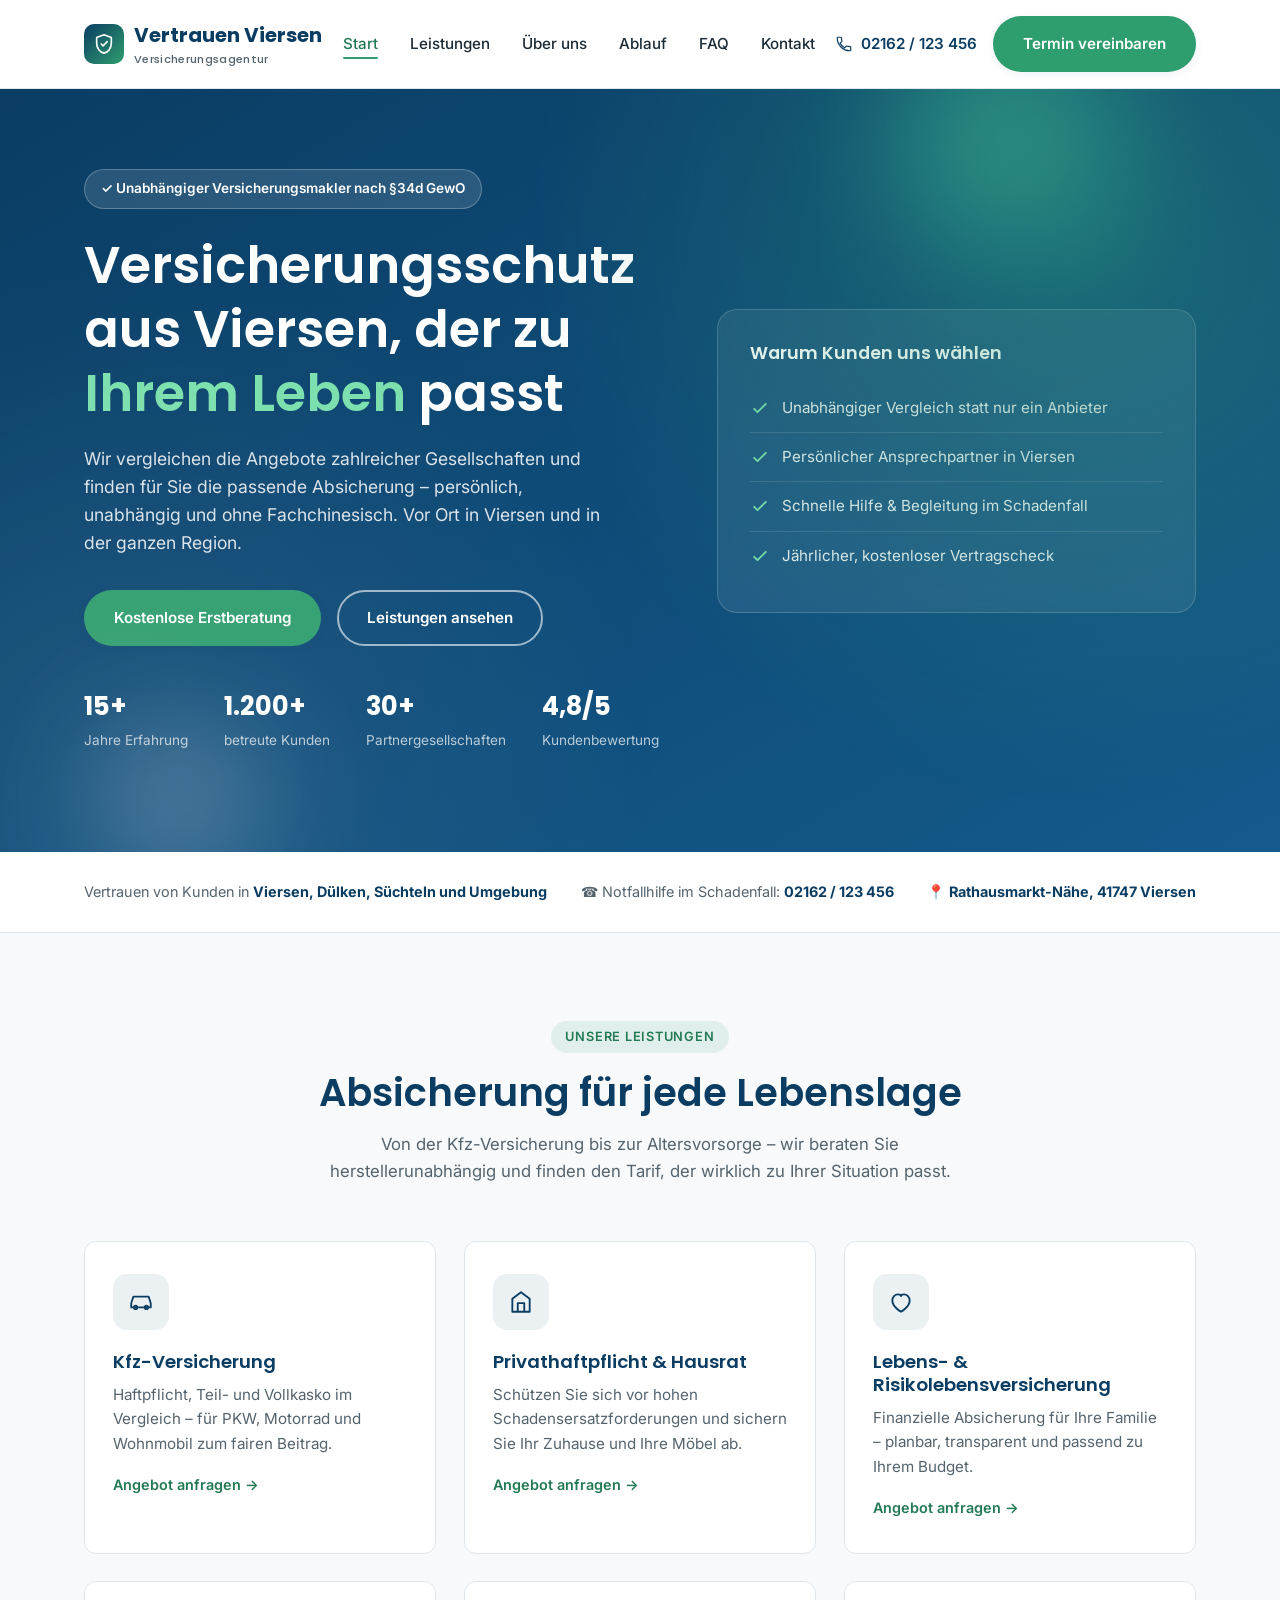
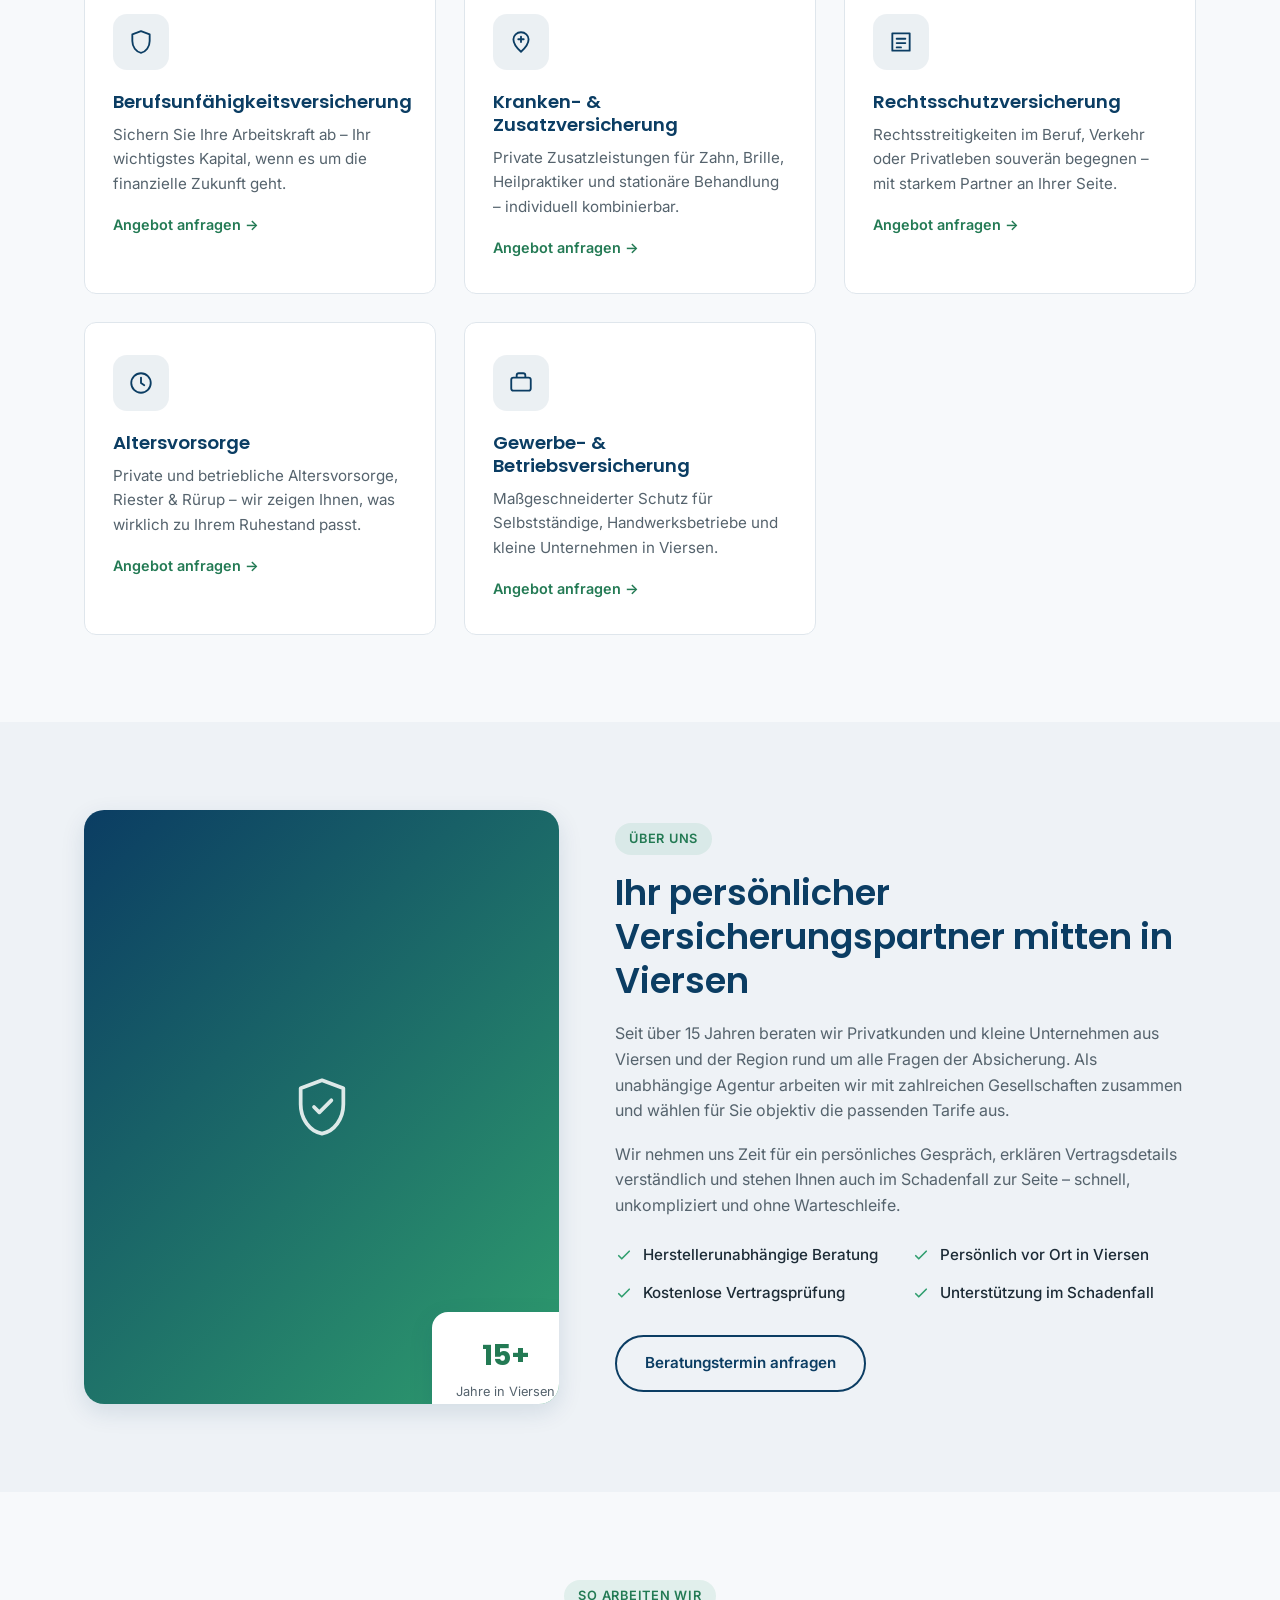
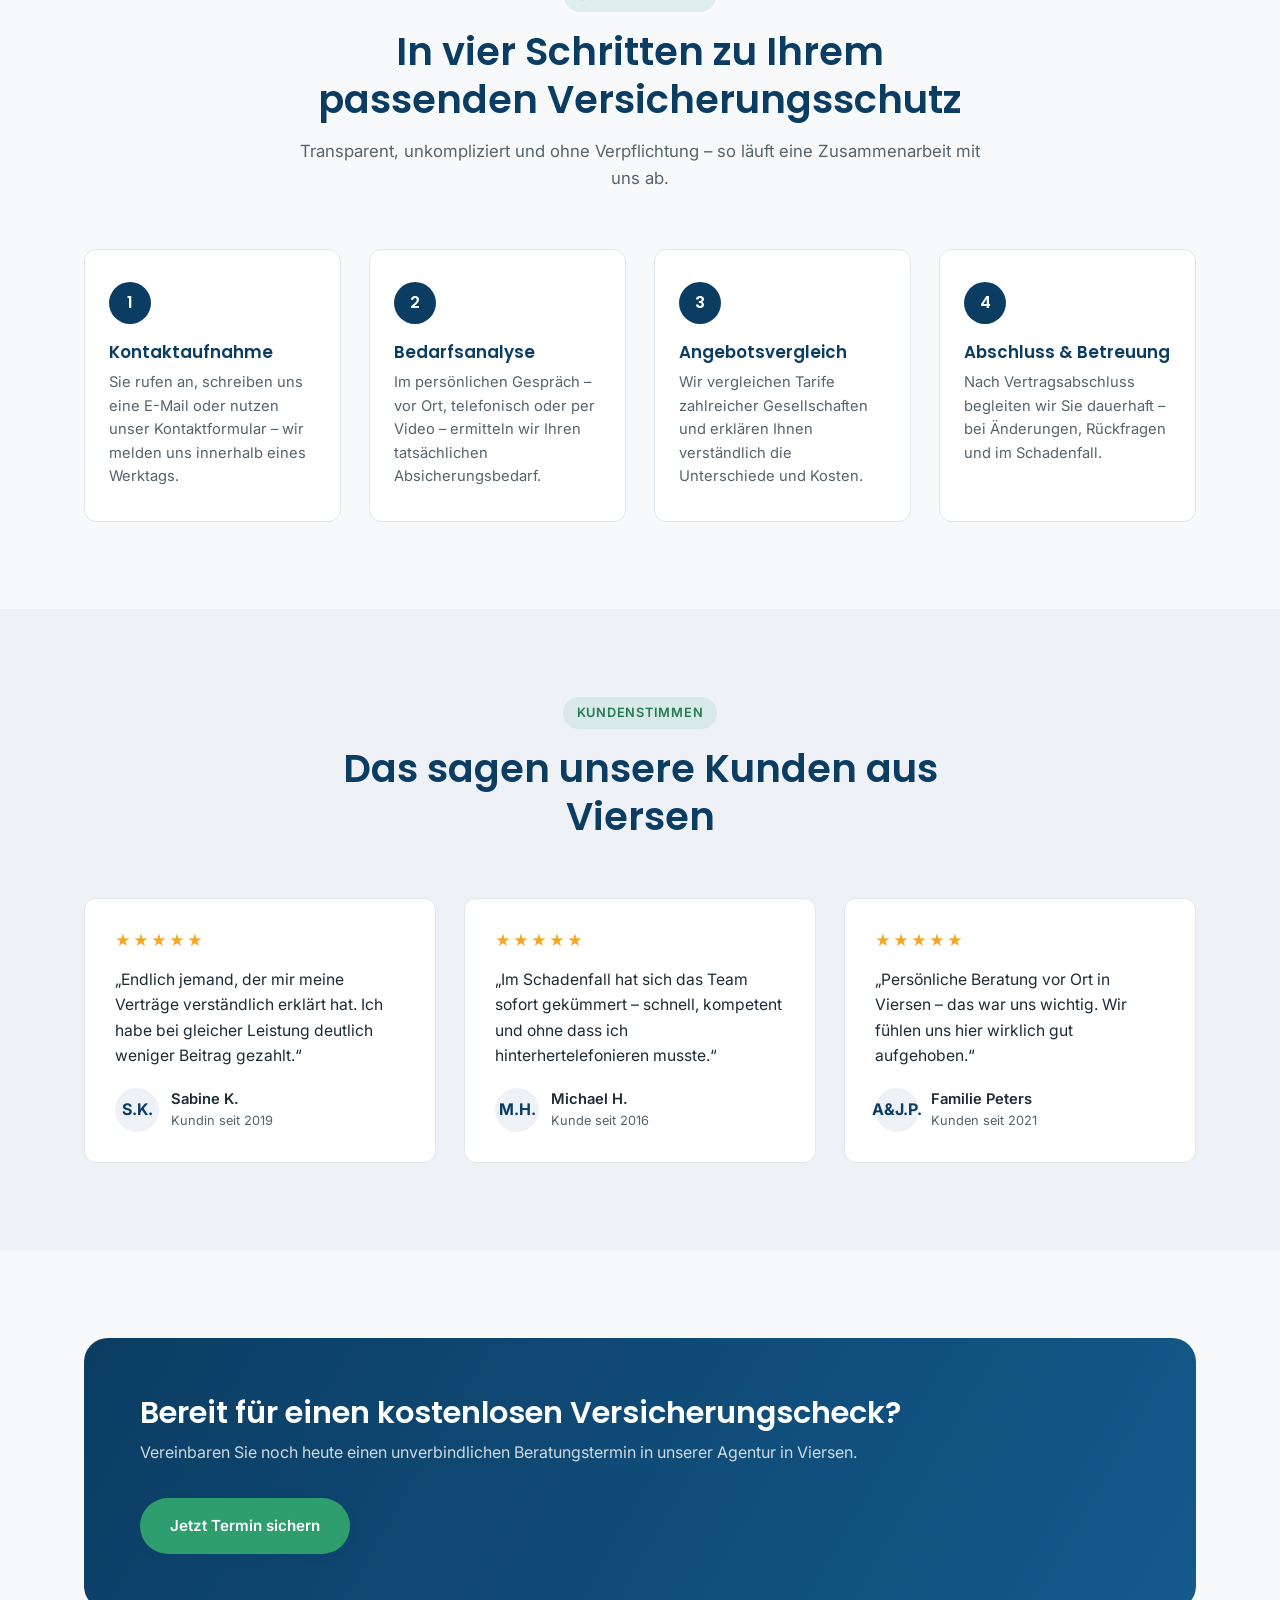
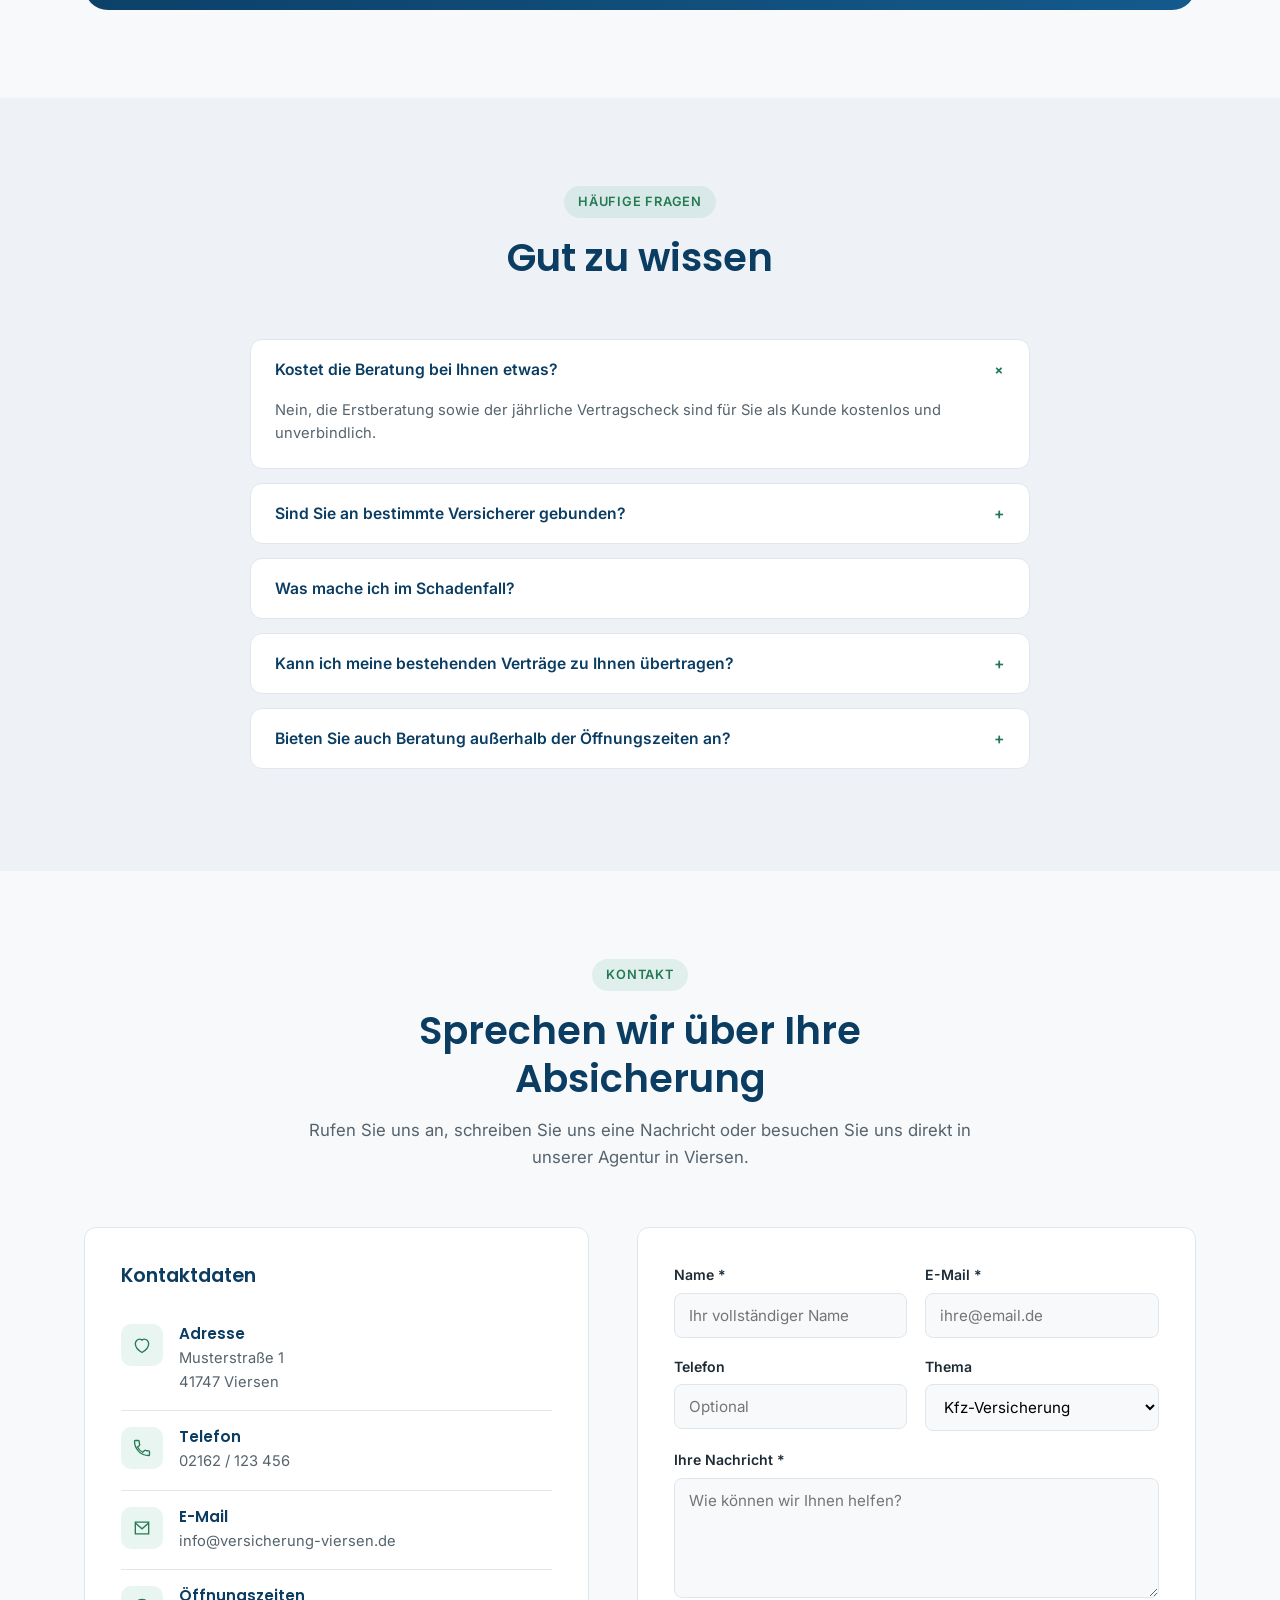
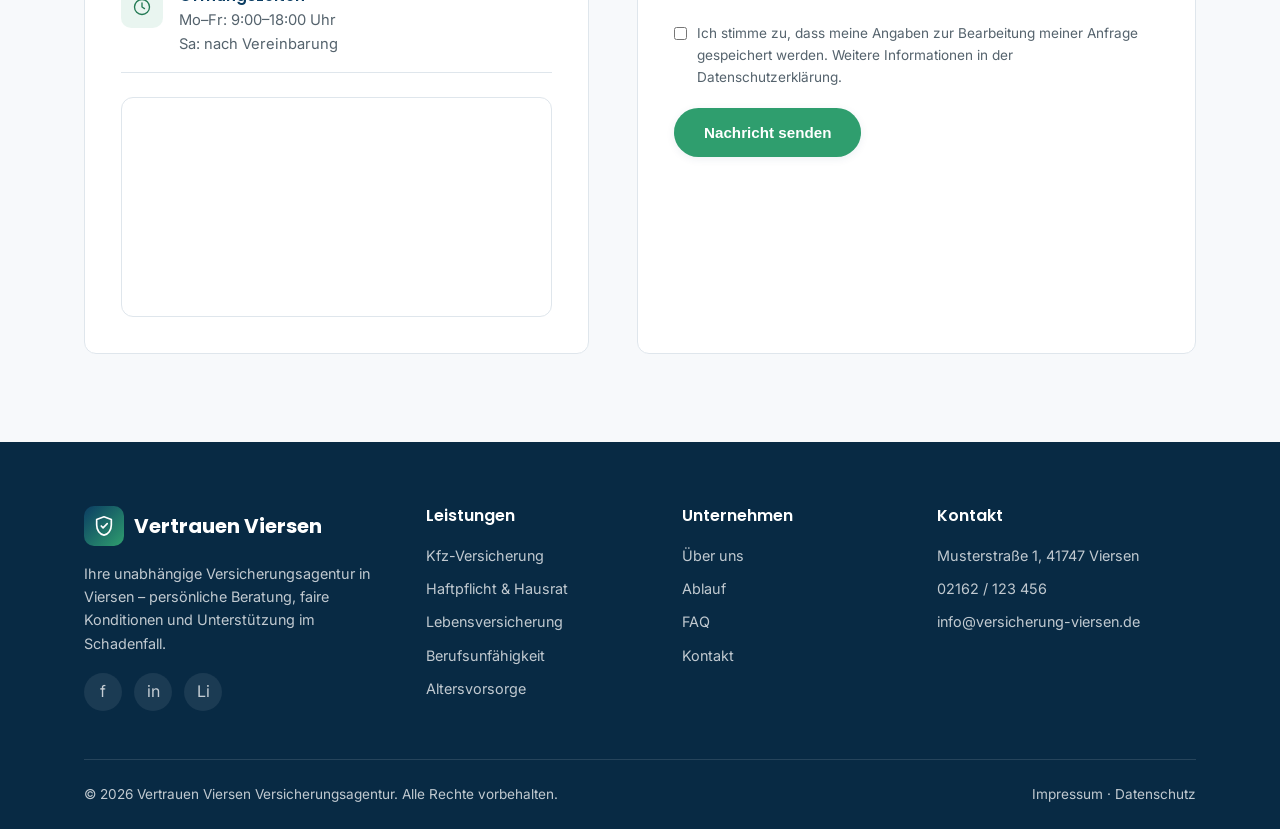
==== commit 16ffaedb: "Modernize mobile UX and add micro-interactions site-wide Replace the mobile dropdown nav with a slid" ====
--- a/index.html
+++ b/index.html
@@ -41,17 +41,21 @@
         02162 / 123 456
       </a>
       <a href="index.html#kontakt" class="btn btn-primary">Termin vereinbaren</a>
-      <button class="nav-toggle" aria-label="Menü öffnen">
+      <button class="nav-toggle" aria-label="Menü öffnen" aria-expanded="false">
         <span></span><span></span><span></span>
       </button>
     </div>
   </nav>
 </header>
 
+<div class="nav-backdrop"></div>
+
 <main>
 
   <!-- Hero -->
   <section id="home" class="hero">
+    <div class="hero-blob hero-blob-a" aria-hidden="true"></div>
+    <div class="hero-blob hero-blob-b" aria-hidden="true"></div>
     <div class="container">
       <div class="hero-copy">
         <span class="hero-badge">✓ Unabhängiger Versicherungsmakler nach §34d GewO</span>
@@ -62,10 +66,10 @@
           <a href="index.html#leistungen" class="btn btn-outline">Leistungen ansehen</a>
         </div>
         <div class="hero-stats">
-          <div><strong>15+</strong><span>Jahre Erfahrung</span></div>
-          <div><strong>1.200+</strong><span>betreute Kunden</span></div>
-          <div><strong>30+</strong><span>Partnergesellschaften</span></div>
-          <div><strong>4,8/5</strong><span>Kundenbewertung</span></div>
+          <div><strong data-count-to="15" data-suffix="+">0</strong><span>Jahre Erfahrung</span></div>
+          <div><strong data-count-to="1200" data-suffix="+">0</strong><span>betreute Kunden</span></div>
+          <div><strong data-count-to="30" data-suffix="+">0</strong><span>Partnergesellschaften</span></div>
+          <div><strong data-count-to="4.8" data-suffix="/5" data-decimals="1">0</strong><span>Kundenbewertung</span></div>
         </div>
       </div>
       <div class="hero-visual">
@@ -92,7 +96,7 @@
   <!-- Leistungen -->
   <section id="leistungen">
     <div class="container">
-      <div class="section-header">
+      <div class="section-header reveal">
         <span class="eyebrow">Unsere Leistungen</span>
         <h2>Absicherung für jede Lebenslage</h2>
         <p>Von der Kfz-Versicherung bis zur Altersvorsorge – wir beraten Sie herstellerunabhängig und finden den Tarif, der wirklich zu Ihrer Situation passt.</p>
@@ -100,7 +104,7 @@
 
       <div class="services-grid">
 
-        <div class="service-card">
+        <div class="service-card reveal">
           <div class="service-icon">
             <svg width="26" height="26" viewBox="0 0 24 24" fill="none"><path d="M3 13L5 7H19L21 13" stroke="currentColor" stroke-width="1.7" stroke-linejoin="round"/><path d="M3 13V17H21V13" stroke="currentColor" stroke-width="1.7" stroke-linejoin="round"/><circle cx="7" cy="17" r="1.6" stroke="currentColor" stroke-width="1.5"/><circle cx="17" cy="17" r="1.6" stroke="currentColor" stroke-width="1.5"/></svg>
           </div>
@@ -109,7 +113,7 @@
           <a href="index.html#kontakt" class="service-link">Angebot anfragen →</a>
         </div>
 
-        <div class="service-card">
+        <div class="service-card reveal">
           <div class="service-icon">
             <svg width="26" height="26" viewBox="0 0 24 24" fill="none"><path d="M12 3L4 9V21H20V9L12 3Z" stroke="currentColor" stroke-width="1.7" stroke-linejoin="round"/><path d="M9 21V13H15V21" stroke="currentColor" stroke-width="1.7" stroke-linejoin="round"/></svg>
           </div>
@@ -118,7 +122,7 @@
           <a href="index.html#kontakt" class="service-link">Angebot anfragen →</a>
         </div>
 
-        <div class="service-card">
+        <div class="service-card reveal">
           <div class="service-icon">
             <svg width="26" height="26" viewBox="0 0 24 24" fill="none"><path d="M12 21C12 21 4 16.5 4 10.5C4 7.5 6.5 5 9.3 5C10.6 5 11.8 5.6 12 6.6C12.2 5.6 13.4 5 14.7 5C17.5 5 20 7.5 20 10.5C20 16.5 12 21 12 21Z" stroke="currentColor" stroke-width="1.7" stroke-linejoin="round"/></svg>
           </div>
@@ -127,7 +131,7 @@
           <a href="index.html#kontakt" class="service-link">Angebot anfragen →</a>
         </div>
 
-        <div class="service-card">
+        <div class="service-card reveal">
           <div class="service-icon">
             <svg width="26" height="26" viewBox="0 0 24 24" fill="none"><path d="M12 2L4 5V11C4 16.5 7.4 21.2 12 22C16.6 21.2 20 16.5 20 11V5L12 2Z" stroke="currentColor" stroke-width="1.7" stroke-linejoin="round"/></svg>
           </div>
@@ -136,7 +140,7 @@
           <a href="index.html#kontakt" class="service-link">Angebot anfragen →</a>
         </div>
 
-        <div class="service-card">
+        <div class="service-card reveal">
           <div class="service-icon">
             <svg width="26" height="26" viewBox="0 0 24 24" fill="none"><path d="M12 21C16 17.5 19 14 19 9.5C19 5.9 15.9 3 12 3C8.1 3 5 5.9 5 9.5C5 14 8 17.5 12 21Z" stroke="currentColor" stroke-width="1.7" stroke-linejoin="round"/><path d="M9.5 9.5H14.5M12 7V12" stroke="currentColor" stroke-width="1.7" stroke-linecap="round"/></svg>
           </div>
@@ -145,7 +149,7 @@
           <a href="index.html#kontakt" class="service-link">Angebot anfragen →</a>
         </div>
 
-        <div class="service-card">
+        <div class="service-card reveal">
           <div class="service-icon">
             <svg width="26" height="26" viewBox="0 0 24 24" fill="none"><path d="M4 4H20V20H4V4Z" stroke="currentColor" stroke-width="1.7" stroke-linejoin="round"/><path d="M8 9H16M8 13H16M8 17H12" stroke="currentColor" stroke-width="1.7" stroke-linecap="round"/></svg>
           </div>
@@ -154,7 +158,7 @@
           <a href="index.html#kontakt" class="service-link">Angebot anfragen →</a>
         </div>
 
-        <div class="service-card">
+        <div class="service-card reveal">
           <div class="service-icon">
             <svg width="26" height="26" viewBox="0 0 24 24" fill="none"><circle cx="12" cy="12" r="9" stroke="currentColor" stroke-width="1.7"/><path d="M12 7V12L15 14" stroke="currentColor" stroke-width="1.7" stroke-linecap="round" stroke-linejoin="round"/></svg>
           </div>
@@ -163,7 +167,7 @@
           <a href="index.html#kontakt" class="service-link">Angebot anfragen →</a>
         </div>
 
-        <div class="service-card">
+        <div class="service-card reveal">
           <div class="service-icon">
             <svg width="26" height="26" viewBox="0 0 24 24" fill="none"><rect x="3" y="7" width="18" height="12" rx="2" stroke="currentColor" stroke-width="1.7"/><path d="M8 7V5C8 3.9 8.9 3 10 3H14C15.1 3 16 3.9 16 5V7" stroke="currentColor" stroke-width="1.7"/></svg>
           </div>
@@ -179,7 +183,7 @@
   <!-- Über uns -->
   <section id="ueber-uns" class="bg-alt">
     <div class="container about-grid">
-      <div class="about-photo" role="img" aria-label="Team der Versicherungsagentur Viersen">
+      <div class="about-photo reveal" role="img" aria-label="Team der Versicherungsagentur Viersen">
         <svg width="64" height="64" viewBox="0 0 24 24" fill="none"><path d="M12 2L4 5V11C4 16.5 7.4 21.2 12 22C16.6 21.2 20 16.5 20 11V5L12 2Z" stroke="currentColor" stroke-width="1.4" stroke-linejoin="round"/><path d="M9 12L11 14L15.5 9.5" stroke="currentColor" stroke-width="1.4" stroke-linecap="round" stroke-linejoin="round"/></svg>
         <div class="about-badge">
           <strong>15+</strong>
@@ -187,7 +191,7 @@
         </div>
       </div>
 
-      <div class="about-content">
+      <div class="about-content reveal">
         <span class="eyebrow">Über uns</span>
         <h2>Ihr persönlicher Versicherungspartner mitten in Viersen</h2>
         <p>Seit über 15 Jahren beraten wir Privatkunden und kleine Unternehmen aus Viersen und der Region rund um alle Fragen der Absicherung. Als unabhängige Agentur arbeiten wir mit zahlreichen Gesellschaften zusammen und wählen für Sie objektiv die passenden Tarife aus.</p>
@@ -208,26 +212,26 @@
   <!-- Ablauf -->
   <section id="ablauf">
     <div class="container">
-      <div class="section-header">
+      <div class="section-header reveal">
         <span class="eyebrow">So arbeiten wir</span>
         <h2>In vier Schritten zu Ihrem passenden Versicherungsschutz</h2>
         <p>Transparent, unkompliziert und ohne Verpflichtung – so läuft eine Zusammenarbeit mit uns ab.</p>
       </div>
 
       <div class="steps">
-        <div class="step">
+        <div class="step reveal">
           <h3>Kontaktaufnahme</h3>
           <p>Sie rufen an, schreiben uns eine E-Mail oder nutzen unser Kontaktformular – wir melden uns innerhalb eines Werktags.</p>
         </div>
-        <div class="step">
+        <div class="step reveal">
           <h3>Bedarfsanalyse</h3>
           <p>Im persönlichen Gespräch – vor Ort, telefonisch oder per Video – ermitteln wir Ihren tatsächlichen Absicherungsbedarf.</p>
         </div>
-        <div class="step">
+        <div class="step reveal">
           <h3>Angebotsvergleich</h3>
           <p>Wir vergleichen Tarife zahlreicher Gesellschaften und erklären Ihnen verständlich die Unterschiede und Kosten.</p>
         </div>
-        <div class="step">
+        <div class="step reveal">
           <h3>Abschluss & Betreuung</h3>
           <p>Nach Vertragsabschluss begleiten wir Sie dauerhaft – bei Änderungen, Rückfragen und im Schadenfall.</p>
         </div>
@@ -238,13 +242,13 @@
   <!-- Testimonials -->
   <section class="bg-alt">
     <div class="container">
-      <div class="section-header">
+      <div class="section-header reveal">
         <span class="eyebrow">Kundenstimmen</span>
         <h2>Das sagen unsere Kunden aus Viersen</h2>
       </div>
 
       <div class="testimonial-grid">
-        <div class="testimonial-card">
+        <div class="testimonial-card reveal">
           <div class="stars">★★★★★</div>
           <p class="quote">„Endlich jemand, der mir meine Verträge verständlich erklärt hat. Ich habe bei gleicher Leistung deutlich weniger Beitrag gezahlt.“</p>
           <div class="testimonial-author">
@@ -256,7 +260,7 @@
           </div>
         </div>
 
-        <div class="testimonial-card">
+        <div class="testimonial-card reveal">
           <div class="stars">★★★★★</div>
           <p class="quote">„Im Schadenfall hat sich das Team sofort gekümmert – schnell, kompetent und ohne dass ich hinterhertelefonieren musste.“</p>
           <div class="testimonial-author">
@@ -268,7 +272,7 @@
           </div>
         </div>
 
-        <div class="testimonial-card">
+        <div class="testimonial-card reveal">
           <div class="stars">★★★★★</div>
           <p class="quote">„Persönliche Beratung vor Ort in Viersen – das war uns wichtig. Wir fühlen uns hier wirklich gut aufgehoben.“</p>
           <div class="testimonial-author">
@@ -286,7 +290,7 @@
   <!-- CTA band -->
   <section>
     <div class="container">
-      <div class="cta-band">
+      <div class="cta-band reveal">
         <div>
           <h2>Bereit für einen kostenlosen Versicherungscheck?</h2>
           <p>Vereinbaren Sie noch heute einen unverbindlichen Beratungstermin in unserer Agentur in Viersen.</p>
@@ -299,7 +303,7 @@
   <!-- FAQ -->
   <section id="faq" class="bg-alt">
     <div class="container">
-      <div class="section-header">
+      <div class="section-header reveal">
         <span class="eyebrow">Häufige Fragen</span>
         <h2>Gut zu wissen</h2>
       </div>
@@ -332,7 +336,7 @@
   <!-- Kontakt -->
   <section id="kontakt">
     <div class="container">
-      <div class="section-header">
+      <div class="section-header reveal">
         <span class="eyebrow">Kontakt</span>
         <h2>Sprechen wir über Ihre Absicherung</h2>
         <p>Rufen Sie uns an, schreiben Sie uns eine Nachricht oder besuchen Sie uns direkt in unserer Agentur in Viersen.</p>
@@ -340,7 +344,7 @@
 
       <div class="contact-grid">
         <div>
-          <div class="contact-info-card">
+          <div class="contact-info-card reveal">
             <h3>Kontaktdaten</h3>
 
             <div class="contact-detail">
@@ -394,7 +398,7 @@
           </div>
         </div>
 
-        <div class="contact-form">
+        <div class="contact-form reveal">
           <form id="contact-form" novalidate>
             <div class="form-row">
               <div class="form-group">
@@ -510,6 +514,14 @@
   <svg width="20" height="20" viewBox="0 0 24 24" fill="none"><path d="M12 19V5M5 12L12 5L19 12" stroke="currentColor" stroke-width="2" stroke-linecap="round" stroke-linejoin="round"/></svg>
 </button>
 
+<div class="mobile-cta-bar">
+  <a href="tel:+4921621234560" class="mobile-cta-call">
+    <svg width="18" height="18" viewBox="0 0 24 24" fill="none"><path d="M6.6 10.8C7.9 13.5 10.1 15.7 12.9 17.1L15.1 15C15.4 14.7 15.9 14.6 16.3 14.8C17.5 15.2 18.8 15.4 20 15.4C20.6 15.4 21 15.9 21 16.4V20C21 20.6 20.6 21 20 21C10.6 21 3 13.4 3 4C3 3.4 3.4 3 4 3H7.6C8.1 3 8.6 3.4 8.6 4C8.6 5.3 8.8 6.5 9.2 7.7C9.3 8.1 9.2 8.6 8.9 8.9L6.6 10.8Z" stroke="currentColor" stroke-width="1.7" stroke-linejoin="round"/></svg>
+    Anrufen
+  </a>
+  <a href="index.html#kontakt" class="mobile-cta-book">Termin buchen</a>
+</div>
+
 <script src="js/script.js"></script>
 </body>
 </html>
--- a/css/style.css
+++ b/css/style.css
@@ -7,6 +7,7 @@
   --color-primary-light: #145a8c;
   --color-accent: #2f9e6e;
   --color-accent-dark: #237a54;
+  --color-accent-glow: #4fe3a3;
   --color-bg: #f7f9fb;
   --color-bg-alt: #eef2f6;
   --color-text: #1c2b36;
@@ -15,9 +16,19 @@
   --color-border: #dfe6ec;
   --shadow-sm: 0 2px 8px rgba(11, 61, 99, 0.08);
   --shadow-md: 0 8px 24px rgba(11, 61, 99, 0.12);
+  --shadow-lg: 0 20px 48px rgba(11, 61, 99, 0.18);
   --radius: 12px;
   --max-width: 1160px;
   --transition: 0.25s ease;
+  --reveal-distance: 24px;
+  --reveal-duration: 0.6s;
+}
+
+@media (prefers-reduced-motion: reduce) {
+  :root {
+    --reveal-distance: 0px;
+    --reveal-duration: 0.01s;
+  }
 }
 
 * {
@@ -29,6 +40,59 @@
 html {
   scroll-behavior: smooth;
 }
+
+@media (prefers-reduced-motion: reduce) {
+  html {
+    scroll-behavior: auto;
+  }
+}
+
+body.nav-drawer-open {
+  overflow: hidden;
+}
+
+::selection {
+  background: var(--color-accent);
+  color: var(--color-white);
+}
+
+/* Scroll reveal
+   ========================================================================== */
+
+.reveal {
+  opacity: 0;
+  transform: translateY(var(--reveal-distance));
+  transition: opacity var(--reveal-duration) cubic-bezier(0.16, 1, 0.3, 1),
+    transform var(--reveal-duration) cubic-bezier(0.16, 1, 0.3, 1);
+  will-change: opacity, transform;
+}
+
+.reveal.is-visible {
+  opacity: 1;
+  transform: translateY(0);
+}
+
+.reveal-stagger.is-visible > * {
+  transition-delay: calc(var(--stagger-index, 0) * 70ms);
+}
+
+.services-grid > .reveal:nth-child(1) { transition-delay: 0ms; }
+.services-grid > .reveal:nth-child(2) { transition-delay: 60ms; }
+.services-grid > .reveal:nth-child(3) { transition-delay: 120ms; }
+.services-grid > .reveal:nth-child(4) { transition-delay: 180ms; }
+.services-grid > .reveal:nth-child(5) { transition-delay: 240ms; }
+.services-grid > .reveal:nth-child(6) { transition-delay: 300ms; }
+.services-grid > .reveal:nth-child(7) { transition-delay: 360ms; }
+.services-grid > .reveal:nth-child(8) { transition-delay: 420ms; }
+
+.steps > .reveal:nth-child(1) { transition-delay: 0ms; }
+.steps > .reveal:nth-child(2) { transition-delay: 80ms; }
+.steps > .reveal:nth-child(3) { transition-delay: 160ms; }
+.steps > .reveal:nth-child(4) { transition-delay: 240ms; }
+
+.testimonial-grid > .reveal:nth-child(1) { transition-delay: 0ms; }
+.testimonial-grid > .reveal:nth-child(2) { transition-delay: 100ms; }
+.testimonial-grid > .reveal:nth-child(3) { transition-delay: 200ms; }
 
 body {
   font-family: "Inter", -apple-system, BlinkMacSystemFont, "Segoe UI", Roboto, sans-serif;
@@ -119,6 +183,20 @@
   white-space: nowrap;
 }
 
+.btn:active {
+  transform: scale(0.96);
+}
+
+.btn:focus-visible,
+a:focus-visible,
+button:focus-visible,
+input:focus-visible,
+textarea:focus-visible,
+select:focus-visible {
+  outline: 2px solid var(--color-accent);
+  outline-offset: 2px;
+}
+
 .btn-primary {
   background: var(--color-accent);
   color: var(--color-white);
@@ -219,9 +297,26 @@
   transition: color var(--transition);
 }
 
+.nav-links a::after {
+  content: "";
+  position: absolute;
+  left: 0;
+  right: 100%;
+  bottom: 0;
+  height: 2px;
+  background: var(--color-accent);
+  border-radius: 2px;
+  transition: right var(--transition);
+}
+
 .nav-links a:hover,
 .nav-links a.active {
   color: var(--color-accent-dark);
+}
+
+.nav-links a:hover::after,
+.nav-links a.active::after {
+  right: 0;
 }
 
 .nav-cta {
@@ -242,19 +337,57 @@
 .nav-toggle {
   display: none;
   flex-direction: column;
+  justify-content: center;
   gap: 5px;
+  width: 42px;
+  height: 42px;
   background: none;
   border: none;
+  border-radius: 10px;
   cursor: pointer;
   padding: 8px;
+  transition: background var(--transition);
 }
 
 .nav-toggle span {
-  width: 26px;
+  width: 24px;
   height: 2px;
   background: var(--color-primary);
   border-radius: 2px;
-  transition: transform var(--transition), opacity var(--transition);
+  transition: transform var(--transition), opacity var(--transition), width var(--transition);
+}
+
+.nav-toggle.active {
+  background: rgba(11, 61, 99, 0.06);
+}
+
+.nav-toggle.active span:nth-child(1) {
+  transform: translateY(7px) rotate(45deg);
+}
+
+.nav-toggle.active span:nth-child(2) {
+  opacity: 0;
+  width: 0;
+}
+
+.nav-toggle.active span:nth-child(3) {
+  transform: translateY(-7px) rotate(-45deg);
+}
+
+.nav-backdrop {
+  position: fixed;
+  inset: 0;
+  background: rgba(8, 25, 40, 0.45);
+  backdrop-filter: blur(2px);
+  z-index: 998;
+  opacity: 0;
+  pointer-events: none;
+  transition: opacity var(--transition);
+}
+
+body.nav-drawer-open .nav-backdrop {
+  opacity: 1;
+  pointer-events: auto;
 }
 
 /* Hero
@@ -275,6 +408,66 @@
   background-image: radial-gradient(circle at 85% 20%, rgba(47, 158, 110, 0.35), transparent 45%),
     radial-gradient(circle at 10% 90%, rgba(255, 255, 255, 0.08), transparent 40%);
   pointer-events: none;
+}
+
+.hero-blob {
+  position: absolute;
+  border-radius: 50%;
+  filter: blur(50px);
+  pointer-events: none;
+  opacity: 0.55;
+}
+
+.hero-blob-a {
+  width: 340px;
+  height: 340px;
+  top: -120px;
+  right: 8%;
+  background: radial-gradient(circle, var(--color-accent-glow), transparent 70%);
+  animation: blob-float-a 16s ease-in-out infinite;
+}
+
+.hero-blob-b {
+  width: 260px;
+  height: 260px;
+  bottom: -80px;
+  left: 4%;
+  background: radial-gradient(circle, rgba(255, 255, 255, 0.5), transparent 70%);
+  animation: blob-float-b 20s ease-in-out infinite;
+}
+
+@keyframes blob-float-a {
+  0%, 100% { transform: translate(0, 0) scale(1); }
+  50% { transform: translate(-30px, 30px) scale(1.12); }
+}
+
+@keyframes blob-float-b {
+  0%, 100% { transform: translate(0, 0) scale(1); }
+  50% { transform: translate(24px, -20px) scale(1.08); }
+}
+
+@media (prefers-reduced-motion: reduce) {
+  .hero-blob-a,
+  .hero-blob-b {
+    animation: none;
+  }
+}
+
+@media (max-width: 760px) {
+  .hero-blob {
+    opacity: 0.35;
+    filter: blur(36px);
+  }
+
+  .hero-blob-a {
+    width: 220px;
+    height: 220px;
+  }
+
+  .hero-blob-b {
+    width: 180px;
+    height: 180px;
+  }
 }
 
 .hero .container {
@@ -334,6 +527,7 @@
   font-size: 1.6rem;
   font-family: "Poppins", sans-serif;
   color: var(--color-white);
+  font-variant-numeric: tabular-nums;
 }
 
 .hero-stats div span {
@@ -421,6 +615,10 @@
   border-color: transparent;
 }
 
+.service-card:active {
+  transform: translateY(-2px);
+}
+
 .service-icon {
   width: 56px;
   height: 56px;
@@ -431,6 +629,13 @@
   align-items: center;
   justify-content: center;
   margin-bottom: 20px;
+  transition: background var(--transition), color var(--transition), transform var(--transition);
+}
+
+.service-card:hover .service-icon {
+  background: var(--color-accent);
+  color: var(--color-white);
+  transform: rotate(-6deg) scale(1.05);
 }
 
 .service-card h3 {
@@ -545,6 +750,12 @@
   background: var(--color-white);
   border-radius: var(--radius);
   border: 1px solid var(--color-border);
+  transition: transform var(--transition), box-shadow var(--transition);
+}
+
+.step:hover {
+  transform: translateY(-4px);
+  box-shadow: var(--shadow-md);
 }
 
 .step::before {
@@ -561,6 +772,12 @@
   font-family: "Poppins", sans-serif;
   font-weight: 600;
   margin-bottom: 18px;
+  transition: background var(--transition), transform var(--transition);
+}
+
+.step:hover::before {
+  background: var(--color-accent);
+  transform: scale(1.08);
 }
 
 .step h3 {
@@ -587,6 +804,12 @@
   border-radius: var(--radius);
   padding: 30px;
   border: 1px solid var(--color-border);
+  transition: transform var(--transition), box-shadow var(--transition);
+}
+
+.testimonial-card:hover {
+  transform: translateY(-4px);
+  box-shadow: var(--shadow-md);
 }
 
 .stars {
@@ -1072,20 +1295,45 @@
 
   .nav-toggle {
     display: flex;
-  }
-
-  body.nav-open .nav-links {
-    display: flex;
-    position: absolute;
-    top: 100%;
-    left: 0;
+    position: relative;
+    z-index: 1000;
+  }
+
+  .nav-links {
+    position: fixed;
+    top: 0;
     right: 0;
+    bottom: 0;
+    width: min(78vw, 320px);
     background: var(--color-white);
     flex-direction: column;
-    padding: 20px 24px 28px;
-    gap: 18px;
+    align-items: stretch;
+    justify-content: flex-start;
+    gap: 4px;
+    padding: 96px 28px 32px;
+    box-shadow: var(--shadow-lg);
+    z-index: 999;
+    transform: translateX(100%);
+    transition: transform 0.35s cubic-bezier(0.16, 1, 0.3, 1);
+  }
+
+  body.nav-drawer-open .nav-links {
+    display: flex;
+    transform: translateX(0);
+  }
+
+  .nav-links li {
     border-bottom: 1px solid var(--color-border);
-    box-shadow: var(--shadow-sm);
+  }
+
+  .nav-links a {
+    display: block;
+    padding: 14px 4px;
+    font-size: 1.05rem;
+  }
+
+  .nav-links a::after {
+    display: none;
   }
 
   section {
@@ -1115,11 +1363,24 @@
     flex-direction: column;
     text-align: center;
   }
+
+  .trust-bar .container {
+    justify-content: center;
+    text-align: center;
+    font-size: 0.82rem;
+    gap: 10px 20px;
+  }
+
+  .hero {
+    padding: 48px 0 64px;
+  }
 }
 
 @media (max-width: 500px) {
   .hero-stats {
-    gap: 24px;
+    grid-template-columns: repeat(2, 1fr);
+    gap: 20px 24px;
+    display: grid;
   }
 
   .hero-actions {
@@ -1131,3 +1392,59 @@
     justify-content: center;
   }
 }
+
+/* Mobile sticky CTA bar
+   ========================================================================== */
+
+.mobile-cta-bar {
+  display: none;
+}
+
+@media (max-width: 760px) {
+  .mobile-cta-bar {
+    display: flex;
+    position: fixed;
+    left: 0;
+    right: 0;
+    bottom: 0;
+    z-index: 850;
+    background: var(--color-white);
+    border-top: 1px solid var(--color-border);
+    padding: 10px 14px calc(10px + env(safe-area-inset-bottom, 0px));
+    gap: 10px;
+    box-shadow: 0 -8px 24px rgba(11, 61, 99, 0.1);
+  }
+
+  .mobile-cta-bar a {
+    flex: 1;
+    display: flex;
+    align-items: center;
+    justify-content: center;
+    gap: 8px;
+    padding: 13px 10px;
+    border-radius: 999px;
+    font-weight: 600;
+    font-size: 0.92rem;
+  }
+
+  .mobile-cta-bar .mobile-cta-call {
+    background: var(--color-bg-alt);
+    color: var(--color-primary);
+  }
+
+  .mobile-cta-bar .mobile-cta-book {
+    background: var(--color-accent);
+    color: var(--color-white);
+  }
+
+  body.has-mobile-cta {
+    padding-bottom: 68px;
+  }
+
+  .back-to-top {
+    bottom: 90px;
+    right: 16px;
+    width: 42px;
+    height: 42px;
+  }
+}
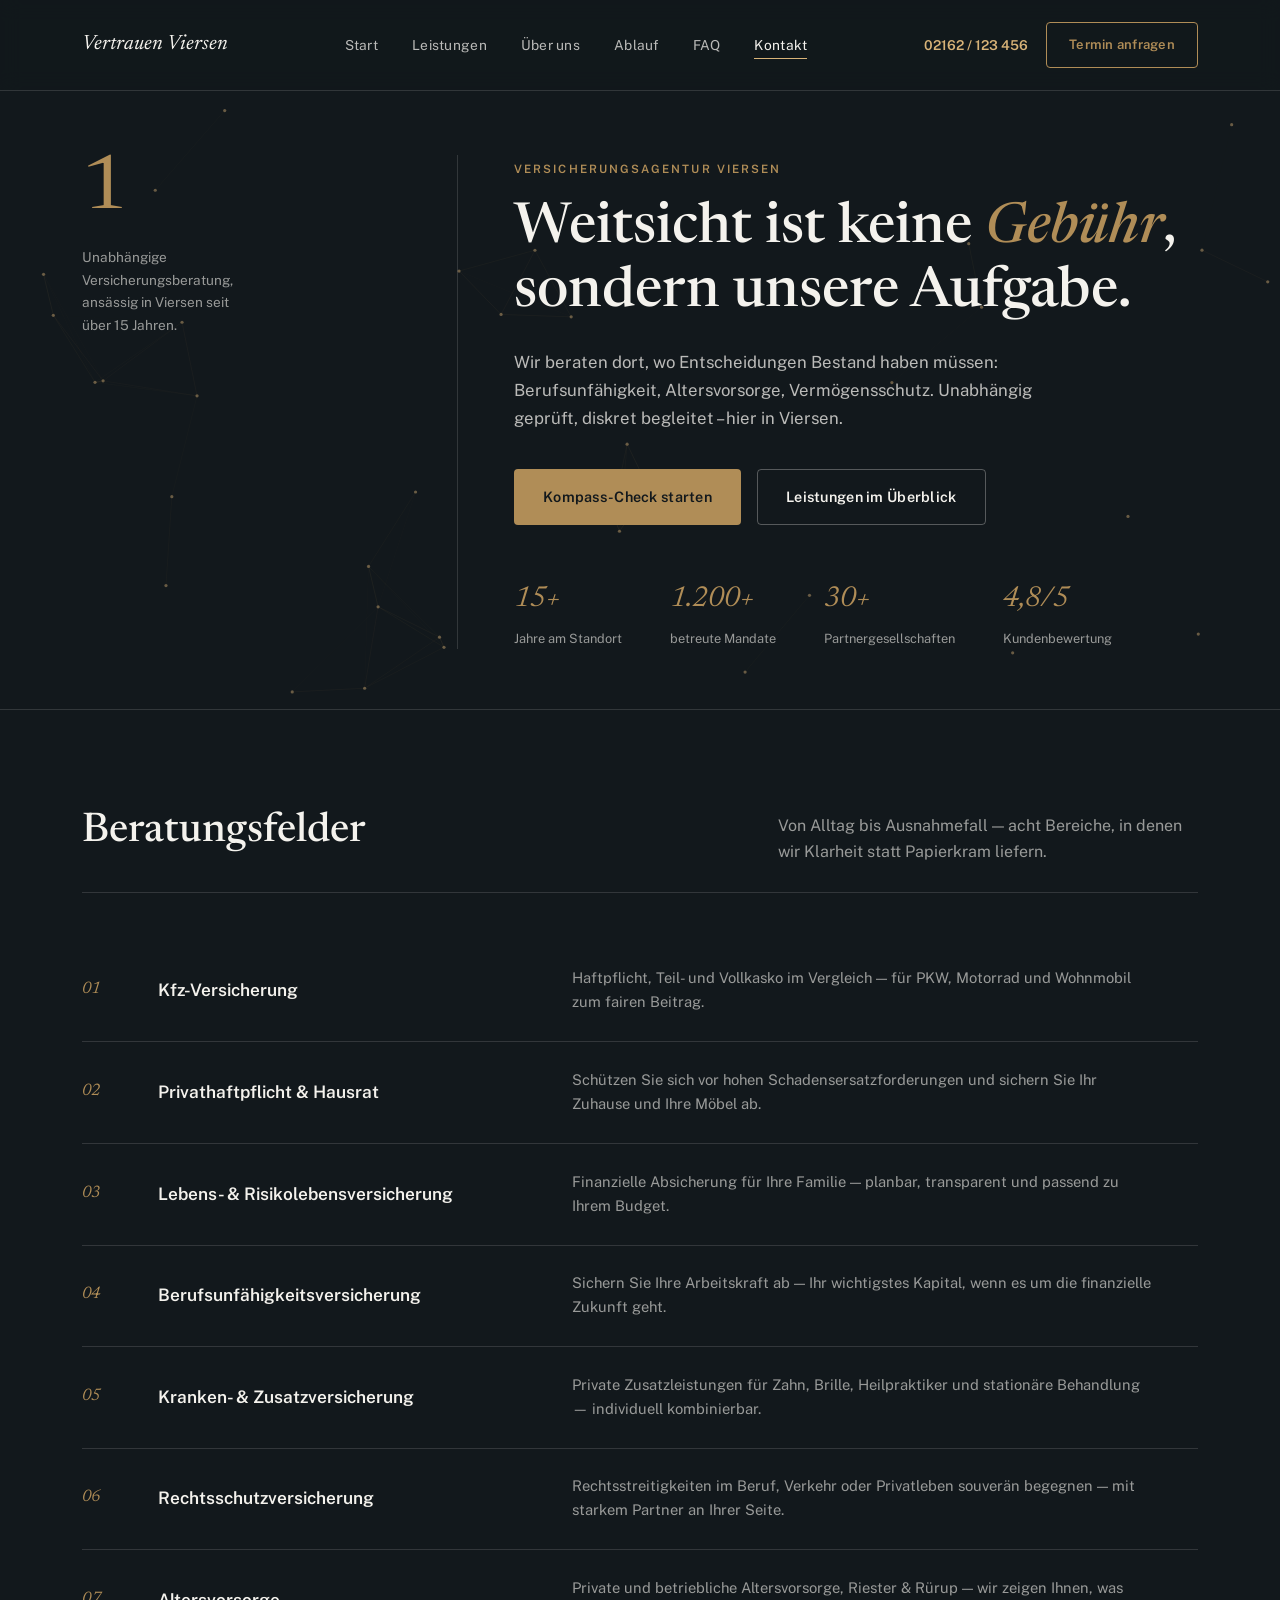
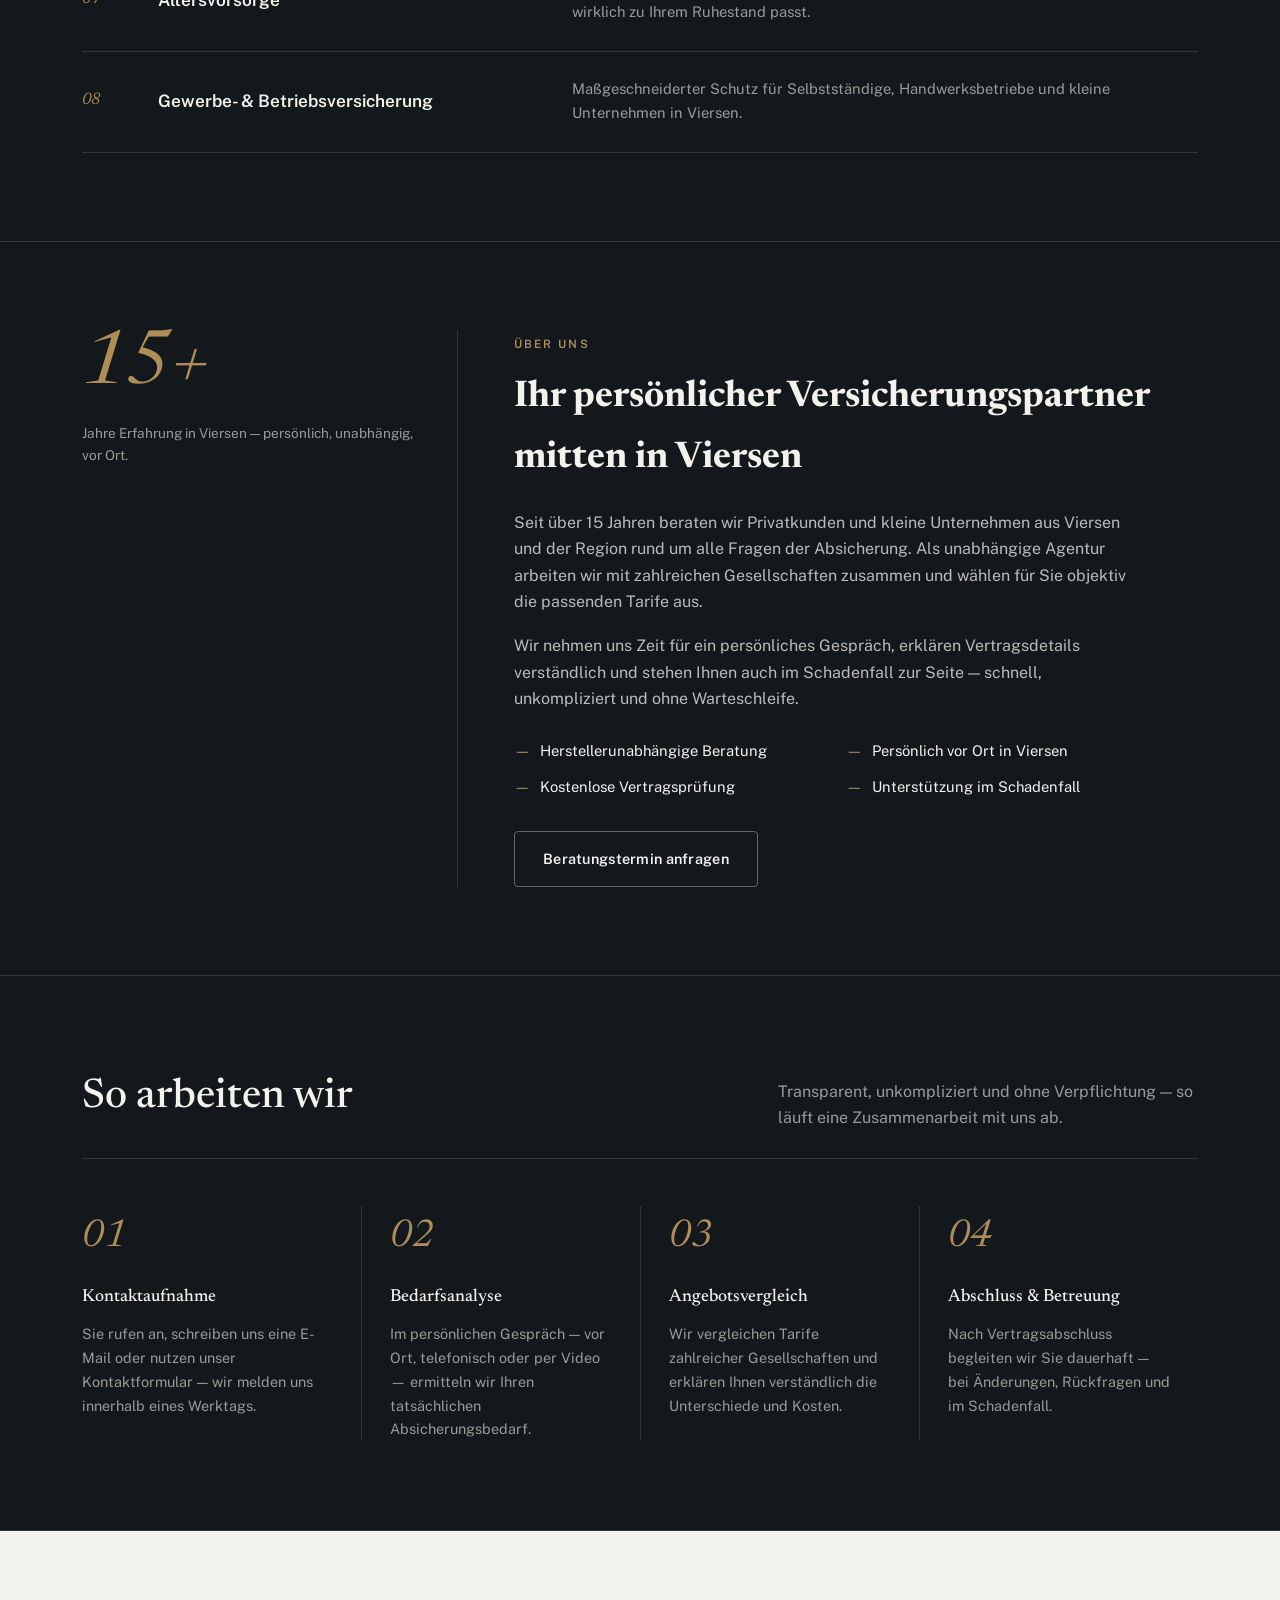
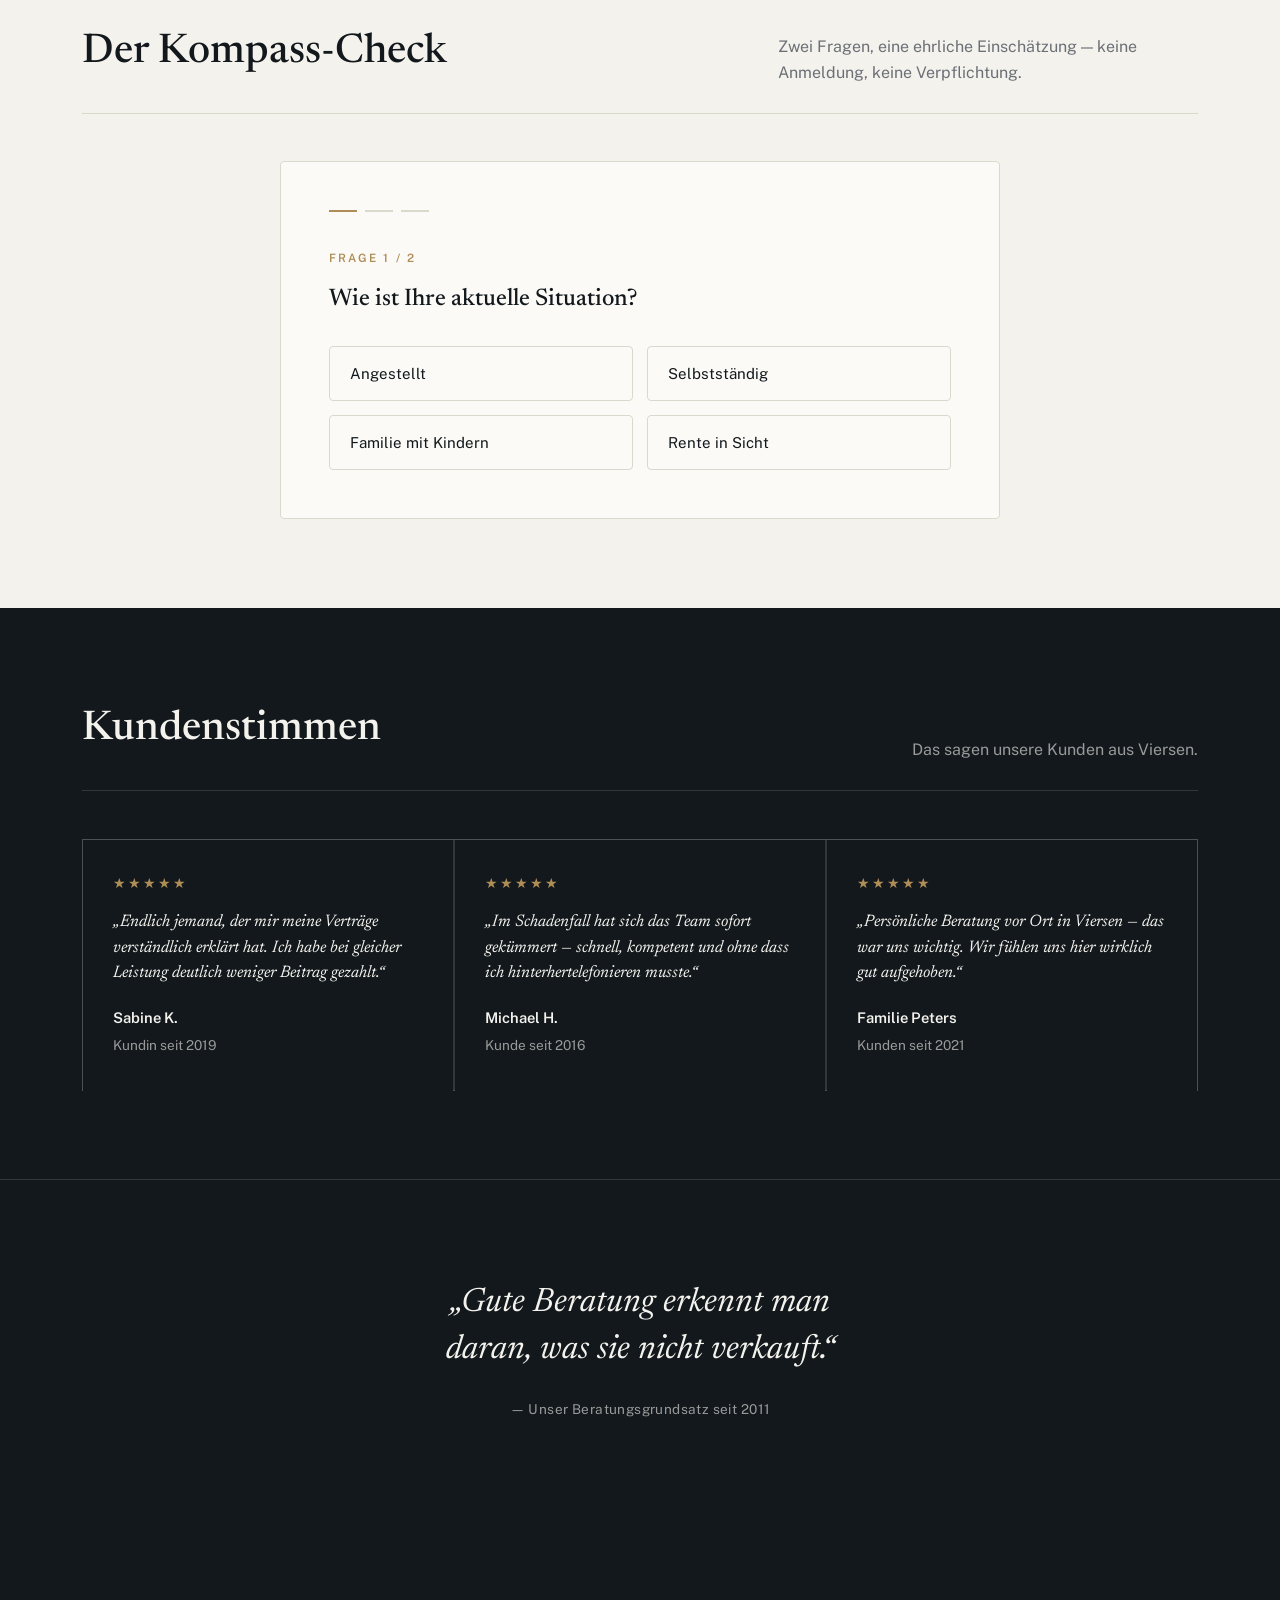
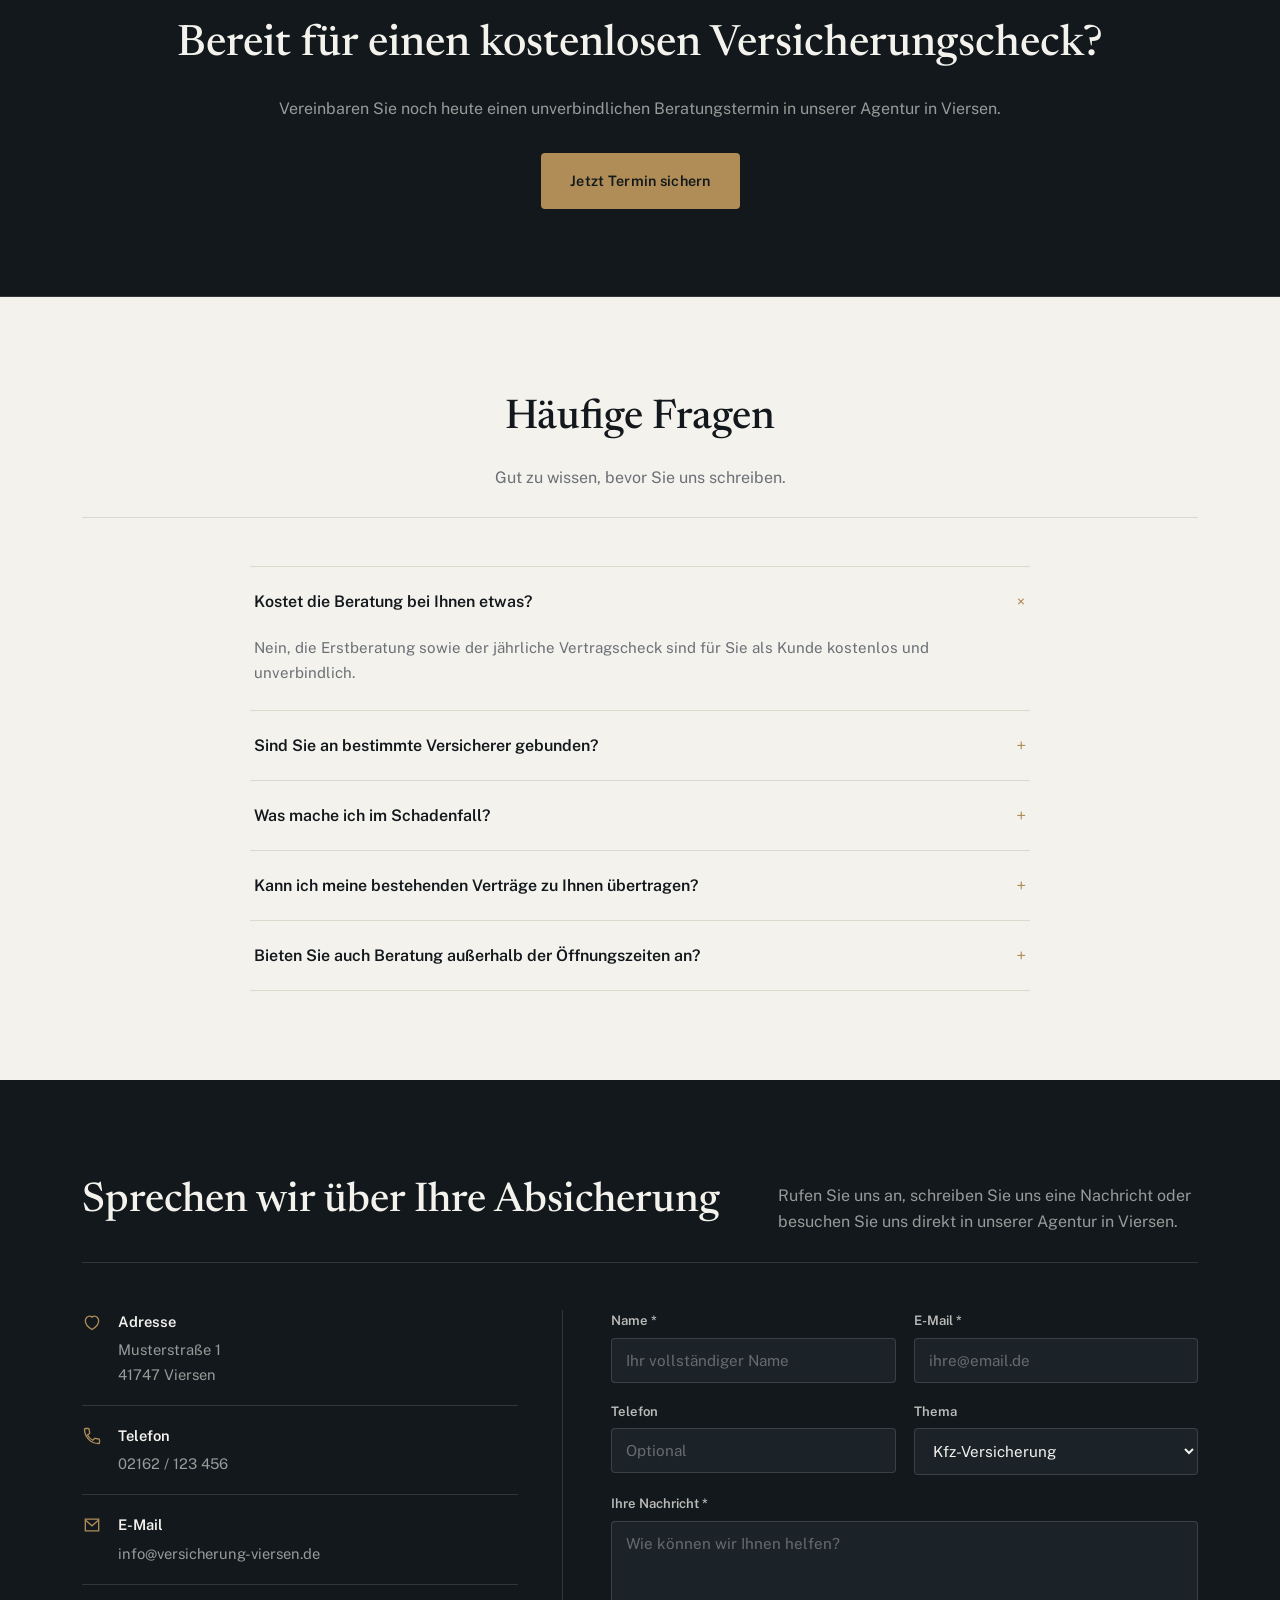
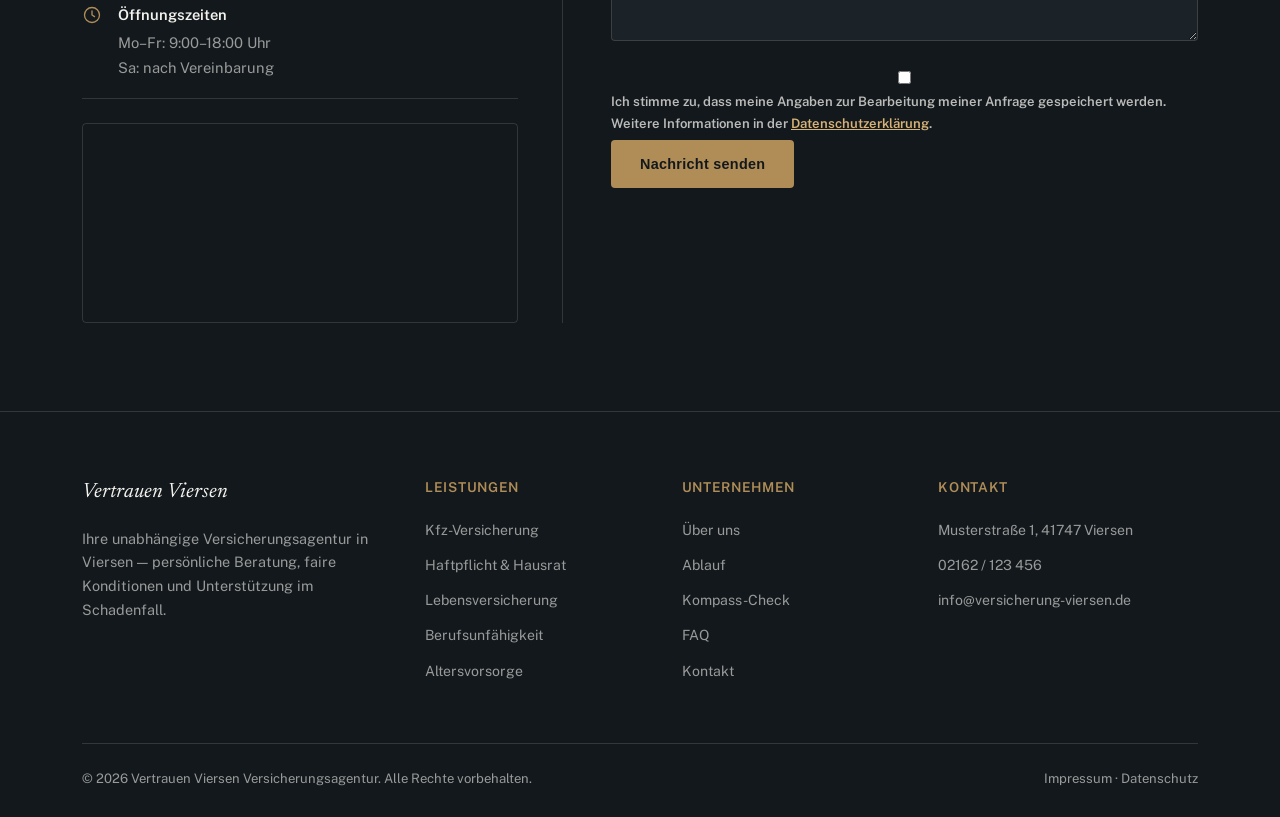
==== commit cfb28e11: "Rebuild site in the "Kompass" premium/interactive design Replaces the previous blue/green layout acr" ====
--- a/index.html
+++ b/index.html
@@ -3,28 +3,23 @@
 <head>
 <meta charset="UTF-8">
 <meta name="viewport" content="width=device-width, initial-scale=1.0">
-<title>Versicherungsagentur Viersen | Ihre unabhängige Versicherungsberatung</title>
+<title>Versicherungsagentur Viersen | Vertrauen Viersen</title>
 <meta name="description" content="Unabhängige Versicherungsagentur in Viersen: Kfz-, Haftpflicht-, Hausrat-, Lebens- und Berufsunfähigkeitsversicherung. Persönliche Beratung, faire Konditionen, schnelle Hilfe im Schadenfall.">
-<link rel="icon" href="data:image/svg+xml,<svg xmlns=%22http://www.w3.org/2000/svg%22 viewBox=%220 0 24 24%22><text y=%2218%22 font-size=%2218%22>🛡️</text></svg>">
+<link rel="icon" href="data:image/svg+xml,<svg xmlns=%22http://www.w3.org/2000/svg%22 viewBox=%220 0 24 24%22><text y=%2218%22 font-size=%2218%22>🧭</text></svg>">
 <link rel="preconnect" href="https://fonts.googleapis.com">
-<link href="https://fonts.googleapis.com/css2?family=Inter:wght@400;500;600;700&family=Poppins:wght@600;700&display=swap" rel="stylesheet">
+<link rel="preconnect" href="https://fonts.gstatic.com" crossorigin>
+<link href="https://fonts.googleapis.com/css2?family=Newsreader:ital,opsz,wght@0,6..72,400;0,6..72,500;1,6..72,400&family=Public+Sans:wght@400;500;600;700&display=swap" rel="stylesheet">
 <link rel="stylesheet" href="css/style.css">
 </head>
 <body>
 
+<div class="cursor-dot"></div>
+<div class="cursor-ring"></div>
+<div class="progress-bar"></div>
+
 <header class="site-header">
   <nav class="navbar">
-    <a href="index.html" class="logo">
-      <span class="logo-mark">
-        <svg width="22" height="22" viewBox="0 0 24 24" fill="none" xmlns="http://www.w3.org/2000/svg">
-          <path d="M12 2L4 5V11C4 16.5 7.4 21.2 12 22C16.6 21.2 20 16.5 20 11V5L12 2Z" stroke="currentColor" stroke-width="1.8" stroke-linejoin="round"/>
-          <path d="M9 12L11 14L15.5 9.5" stroke="currentColor" stroke-width="1.8" stroke-linecap="round" stroke-linejoin="round"/>
-        </svg>
-      </span>
-      <span class="logo-text">Vertrauen Viersen
-        <span>Versicherungsagentur</span>
-      </span>
-    </a>
+    <a href="index.html" class="logo">Vertrauen Viersen</a>
 
     <ul class="nav-links">
       <li><a href="index.html#home">Start</a></li>
@@ -36,11 +31,8 @@
     </ul>
 
     <div class="nav-cta">
-      <a href="tel:+4921621234560" class="nav-phone">
-        <svg width="18" height="18" viewBox="0 0 24 24" fill="none"><path d="M6.6 10.8C7.9 13.5 10.1 15.7 12.9 17.1L15.1 15C15.4 14.7 15.9 14.6 16.3 14.8C17.5 15.2 18.8 15.4 20 15.4C20.6 15.4 21 15.9 21 16.4V20C21 20.6 20.6 21 20 21C10.6 21 3 13.4 3 4C3 3.4 3.4 3 4 3H7.6C8.1 3 8.6 3.4 8.6 4C8.6 5.3 8.8 6.5 9.2 7.7C9.3 8.1 9.2 8.6 8.9 8.9L6.6 10.8Z" stroke="currentColor" stroke-width="1.6" stroke-linejoin="round"/></svg>
-        02162 / 123 456
-      </a>
-      <a href="index.html#kontakt" class="btn btn-primary">Termin vereinbaren</a>
+      <a href="tel:+4921621234560" class="nav-phone">02162 / 123 456</a>
+      <a href="index.html#kontakt" class="btn magnetic">Termin anfragen</a>
       <button class="nav-toggle" aria-label="Menü öffnen" aria-expanded="false">
         <span></span><span></span><span></span>
       </button>
@@ -52,263 +44,179 @@
 
 <main>
 
-  <!-- Hero -->
-  <section id="home" class="hero">
-    <div class="hero-blob hero-blob-a" aria-hidden="true"></div>
-    <div class="hero-blob hero-blob-b" aria-hidden="true"></div>
-    <div class="container">
-      <div class="hero-copy">
-        <span class="hero-badge">✓ Unabhängiger Versicherungsmakler nach §34d GewO</span>
-        <h1>Versicherungsschutz aus Viersen, der zu <em>Ihrem Leben</em> passt</h1>
-        <p class="lead">Wir vergleichen die Angebote zahlreicher Gesellschaften und finden für Sie die passende Absicherung – persönlich, unabhängig und ohne Fachchinesisch. Vor Ort in Viersen und in der ganzen Region.</p>
+  <header class="hero" id="home">
+    <canvas id="constellation"></canvas>
+    <div class="wrap">
+      <div class="hero-index">
+        <div class="n serif" data-count-to="1">01</div>
+        <p>Unabhängige Versicherungsberatung, ansässig in Viersen seit über 15 Jahren.</p>
+      </div>
+      <div>
+        <span class="eyebrow">Versicherungsagentur Viersen</span>
+        <h1 class="serif" style="margin-top:16px;">Weitsicht ist keine <em>Gebühr</em>, sondern unsere Aufgabe.</h1>
+        <p class="lead">Wir beraten dort, wo Entscheidungen Bestand haben müssen: Berufsunfähigkeit, Altersvorsorge, Vermögensschutz. Unabhängig geprüft, diskret begleitet – hier in Viersen.</p>
         <div class="hero-actions">
-          <a href="index.html#kontakt" class="btn btn-primary">Kostenlose Erstberatung</a>
-          <a href="index.html#leistungen" class="btn btn-outline">Leistungen ansehen</a>
-        </div>
-        <div class="hero-stats">
-          <div><strong data-count-to="15" data-suffix="+">0</strong><span>Jahre Erfahrung</span></div>
-          <div><strong data-count-to="1200" data-suffix="+">0</strong><span>betreute Kunden</span></div>
-          <div><strong data-count-to="30" data-suffix="+">0</strong><span>Partnergesellschaften</span></div>
-          <div><strong data-count-to="4.8" data-suffix="/5" data-decimals="1">0</strong><span>Kundenbewertung</span></div>
-        </div>
-      </div>
-      <div class="hero-visual">
-        <h3>Warum Kunden uns wählen</h3>
-        <ul class="hero-check-list">
-          <li><svg width="20" height="20" viewBox="0 0 24 24" fill="none"><path d="M5 13L9 17L19 7" stroke="currentColor" stroke-width="2.2" stroke-linecap="round" stroke-linejoin="round"/></svg> Unabhängiger Vergleich statt nur ein Anbieter</li>
-          <li><svg width="20" height="20" viewBox="0 0 24 24" fill="none"><path d="M5 13L9 17L19 7" stroke="currentColor" stroke-width="2.2" stroke-linecap="round" stroke-linejoin="round"/></svg> Persönlicher Ansprechpartner in Viersen</li>
-          <li><svg width="20" height="20" viewBox="0 0 24 24" fill="none"><path d="M5 13L9 17L19 7" stroke="currentColor" stroke-width="2.2" stroke-linecap="round" stroke-linejoin="round"/></svg> Schnelle Hilfe & Begleitung im Schadenfall</li>
-          <li><svg width="20" height="20" viewBox="0 0 24 24" fill="none"><path d="M5 13L9 17L19 7" stroke="currentColor" stroke-width="2.2" stroke-linecap="round" stroke-linejoin="round"/></svg> Jährlicher, kostenloser Vertragscheck</li>
-        </ul>
-      </div>
-    </div>
-  </section>
-
-  <!-- Trust bar -->
-  <div class="trust-bar">
-    <div class="container">
-      <span>Vertrauen von Kunden in <strong>Viersen, Dülken, Süchteln und Umgebung</strong></span>
-      <span>☎ Notfallhilfe im Schadenfall: <strong>02162 / 123 456</strong></span>
-      <span>📍 <strong>Rathausmarkt-Nähe, 41747 Viersen</strong></span>
-    </div>
-  </div>
-
-  <!-- Leistungen -->
-  <section id="leistungen">
-    <div class="container">
-      <div class="section-header reveal">
-        <span class="eyebrow">Unsere Leistungen</span>
-        <h2>Absicherung für jede Lebenslage</h2>
-        <p>Von der Kfz-Versicherung bis zur Altersvorsorge – wir beraten Sie herstellerunabhängig und finden den Tarif, der wirklich zu Ihrer Situation passt.</p>
-      </div>
-
-      <div class="services-grid">
-
-        <div class="service-card reveal">
-          <div class="service-icon">
-            <svg width="26" height="26" viewBox="0 0 24 24" fill="none"><path d="M3 13L5 7H19L21 13" stroke="currentColor" stroke-width="1.7" stroke-linejoin="round"/><path d="M3 13V17H21V13" stroke="currentColor" stroke-width="1.7" stroke-linejoin="round"/><circle cx="7" cy="17" r="1.6" stroke="currentColor" stroke-width="1.5"/><circle cx="17" cy="17" r="1.6" stroke="currentColor" stroke-width="1.5"/></svg>
-          </div>
-          <h3>Kfz-Versicherung</h3>
-          <p>Haftpflicht, Teil- und Vollkasko im Vergleich – für PKW, Motorrad und Wohnmobil zum fairen Beitrag.</p>
-          <a href="index.html#kontakt" class="service-link">Angebot anfragen →</a>
-        </div>
-
-        <div class="service-card reveal">
-          <div class="service-icon">
-            <svg width="26" height="26" viewBox="0 0 24 24" fill="none"><path d="M12 3L4 9V21H20V9L12 3Z" stroke="currentColor" stroke-width="1.7" stroke-linejoin="round"/><path d="M9 21V13H15V21" stroke="currentColor" stroke-width="1.7" stroke-linejoin="round"/></svg>
-          </div>
-          <h3>Privathaftpflicht & Hausrat</h3>
-          <p>Schützen Sie sich vor hohen Schadensersatzforderungen und sichern Sie Ihr Zuhause und Ihre Möbel ab.</p>
-          <a href="index.html#kontakt" class="service-link">Angebot anfragen →</a>
-        </div>
-
-        <div class="service-card reveal">
-          <div class="service-icon">
-            <svg width="26" height="26" viewBox="0 0 24 24" fill="none"><path d="M12 21C12 21 4 16.5 4 10.5C4 7.5 6.5 5 9.3 5C10.6 5 11.8 5.6 12 6.6C12.2 5.6 13.4 5 14.7 5C17.5 5 20 7.5 20 10.5C20 16.5 12 21 12 21Z" stroke="currentColor" stroke-width="1.7" stroke-linejoin="round"/></svg>
-          </div>
-          <h3>Lebens- & Risikolebensversicherung</h3>
-          <p>Finanzielle Absicherung für Ihre Familie – planbar, transparent und passend zu Ihrem Budget.</p>
-          <a href="index.html#kontakt" class="service-link">Angebot anfragen →</a>
-        </div>
-
-        <div class="service-card reveal">
-          <div class="service-icon">
-            <svg width="26" height="26" viewBox="0 0 24 24" fill="none"><path d="M12 2L4 5V11C4 16.5 7.4 21.2 12 22C16.6 21.2 20 16.5 20 11V5L12 2Z" stroke="currentColor" stroke-width="1.7" stroke-linejoin="round"/></svg>
-          </div>
-          <h3>Berufsunfähigkeitsversicherung</h3>
-          <p>Sichern Sie Ihre Arbeitskraft ab – Ihr wichtigstes Kapital, wenn es um die finanzielle Zukunft geht.</p>
-          <a href="index.html#kontakt" class="service-link">Angebot anfragen →</a>
-        </div>
-
-        <div class="service-card reveal">
-          <div class="service-icon">
-            <svg width="26" height="26" viewBox="0 0 24 24" fill="none"><path d="M12 21C16 17.5 19 14 19 9.5C19 5.9 15.9 3 12 3C8.1 3 5 5.9 5 9.5C5 14 8 17.5 12 21Z" stroke="currentColor" stroke-width="1.7" stroke-linejoin="round"/><path d="M9.5 9.5H14.5M12 7V12" stroke="currentColor" stroke-width="1.7" stroke-linecap="round"/></svg>
-          </div>
-          <h3>Kranken- & Zusatzversicherung</h3>
-          <p>Private Zusatzleistungen für Zahn, Brille, Heilpraktiker und stationäre Behandlung – individuell kombinierbar.</p>
-          <a href="index.html#kontakt" class="service-link">Angebot anfragen →</a>
-        </div>
-
-        <div class="service-card reveal">
-          <div class="service-icon">
-            <svg width="26" height="26" viewBox="0 0 24 24" fill="none"><path d="M4 4H20V20H4V4Z" stroke="currentColor" stroke-width="1.7" stroke-linejoin="round"/><path d="M8 9H16M8 13H16M8 17H12" stroke="currentColor" stroke-width="1.7" stroke-linecap="round"/></svg>
-          </div>
-          <h3>Rechtsschutzversicherung</h3>
-          <p>Rechtsstreitigkeiten im Beruf, Verkehr oder Privatleben souverän begegnen – mit starkem Partner an Ihrer Seite.</p>
-          <a href="index.html#kontakt" class="service-link">Angebot anfragen →</a>
-        </div>
-
-        <div class="service-card reveal">
-          <div class="service-icon">
-            <svg width="26" height="26" viewBox="0 0 24 24" fill="none"><circle cx="12" cy="12" r="9" stroke="currentColor" stroke-width="1.7"/><path d="M12 7V12L15 14" stroke="currentColor" stroke-width="1.7" stroke-linecap="round" stroke-linejoin="round"/></svg>
-          </div>
-          <h3>Altersvorsorge</h3>
-          <p>Private und betriebliche Altersvorsorge, Riester & Rürup – wir zeigen Ihnen, was wirklich zu Ihrem Ruhestand passt.</p>
-          <a href="index.html#kontakt" class="service-link">Angebot anfragen →</a>
-        </div>
-
-        <div class="service-card reveal">
-          <div class="service-icon">
-            <svg width="26" height="26" viewBox="0 0 24 24" fill="none"><rect x="3" y="7" width="18" height="12" rx="2" stroke="currentColor" stroke-width="1.7"/><path d="M8 7V5C8 3.9 8.9 3 10 3H14C15.1 3 16 3.9 16 5V7" stroke="currentColor" stroke-width="1.7"/></svg>
-          </div>
-          <h3>Gewerbe- & Betriebsversicherung</h3>
-          <p>Maßgeschneiderter Schutz für Selbstständige, Handwerksbetriebe und kleine Unternehmen in Viersen.</p>
-          <a href="index.html#kontakt" class="service-link">Angebot anfragen →</a>
-        </div>
-
-      </div>
-    </div>
-  </section>
-
-  <!-- Über uns -->
-  <section id="ueber-uns" class="bg-alt">
-    <div class="container about-grid">
-      <div class="about-photo reveal" role="img" aria-label="Team der Versicherungsagentur Viersen">
-        <svg width="64" height="64" viewBox="0 0 24 24" fill="none"><path d="M12 2L4 5V11C4 16.5 7.4 21.2 12 22C16.6 21.2 20 16.5 20 11V5L12 2Z" stroke="currentColor" stroke-width="1.4" stroke-linejoin="round"/><path d="M9 12L11 14L15.5 9.5" stroke="currentColor" stroke-width="1.4" stroke-linecap="round" stroke-linejoin="round"/></svg>
-        <div class="about-badge">
-          <strong>15+</strong>
-          <span>Jahre in Viersen</span>
-        </div>
-      </div>
-
+          <a href="index.html#kompass-check" class="btn btn-solid magnetic">Kompass-Check starten</a>
+          <a href="index.html#leistungen" class="btn btn-outline magnetic">Leistungen im Überblick</a>
+        </div>
+        <div class="stat-row">
+          <div><div class="n serif" data-count-to="15" data-suffix="+">0</div><div class="l">Jahre am Standort</div></div>
+          <div><div class="n serif" data-count-to="1200" data-suffix="+">0</div><div class="l">betreute Mandate</div></div>
+          <div><div class="n serif" data-count-to="30" data-suffix="+">0</div><div class="l">Partnergesellschaften</div></div>
+          <div><div class="n serif" data-count-to="4.8" data-suffix="/5" data-decimals="1">0</div><div class="l">Kundenbewertung</div></div>
+        </div>
+      </div>
+    </div>
+  </header>
+
+  <section class="pad" id="leistungen">
+    <div class="wrap">
+      <div class="section-head reveal">
+        <h2>Beratungsfelder</h2>
+        <p>Von Alltag bis Ausnahmefall — acht Bereiche, in denen wir Klarheit statt Papierkram liefern.</p>
+      </div>
+      <div class="service-list">
+        <a href="index.html#kontakt" class="service-row reveal"><span class="spark"></span><span class="num serif">01</span><h3>Kfz-Versicherung</h3><p>Haftpflicht, Teil- und Vollkasko im Vergleich — für PKW, Motorrad und Wohnmobil zum fairen Beitrag.</p><span class="arrow">→</span></a>
+        <a href="index.html#kontakt" class="service-row reveal"><span class="spark"></span><span class="num serif">02</span><h3>Privathaftpflicht &amp; Hausrat</h3><p>Schützen Sie sich vor hohen Schadensersatzforderungen und sichern Sie Ihr Zuhause und Ihre Möbel ab.</p><span class="arrow">→</span></a>
+        <a href="index.html#kontakt" class="service-row reveal"><span class="spark"></span><span class="num serif">03</span><h3>Lebens- &amp; Risikolebensversicherung</h3><p>Finanzielle Absicherung für Ihre Familie — planbar, transparent und passend zu Ihrem Budget.</p><span class="arrow">→</span></a>
+        <a href="index.html#kontakt" class="service-row reveal"><span class="spark"></span><span class="num serif">04</span><h3>Berufsunfähigkeitsversicherung</h3><p>Sichern Sie Ihre Arbeitskraft ab — Ihr wichtigstes Kapital, wenn es um die finanzielle Zukunft geht.</p><span class="arrow">→</span></a>
+        <a href="index.html#kontakt" class="service-row reveal"><span class="spark"></span><span class="num serif">05</span><h3>Kranken- &amp; Zusatzversicherung</h3><p>Private Zusatzleistungen für Zahn, Brille, Heilpraktiker und stationäre Behandlung — individuell kombinierbar.</p><span class="arrow">→</span></a>
+        <a href="index.html#kontakt" class="service-row reveal"><span class="spark"></span><span class="num serif">06</span><h3>Rechtsschutzversicherung</h3><p>Rechtsstreitigkeiten im Beruf, Verkehr oder Privatleben souverän begegnen — mit starkem Partner an Ihrer Seite.</p><span class="arrow">→</span></a>
+        <a href="index.html#kontakt" class="service-row reveal"><span class="spark"></span><span class="num serif">07</span><h3>Altersvorsorge</h3><p>Private und betriebliche Altersvorsorge, Riester &amp; Rürup — wir zeigen Ihnen, was wirklich zu Ihrem Ruhestand passt.</p><span class="arrow">→</span></a>
+        <a href="index.html#kontakt" class="service-row reveal"><span class="spark"></span><span class="num serif">08</span><h3>Gewerbe- &amp; Betriebsversicherung</h3><p>Maßgeschneiderter Schutz für Selbstständige, Handwerksbetriebe und kleine Unternehmen in Viersen.</p><span class="arrow">→</span></a>
+      </div>
+    </div>
+  </section>
+
+  <section class="pad" id="ueber-uns">
+    <div class="wrap about-grid">
+      <div class="about-figure reveal">
+        <div class="n serif">15+</div>
+        <p>Jahre Erfahrung in Viersen — persönlich, unabhängig, vor Ort.</p>
+      </div>
       <div class="about-content reveal">
         <span class="eyebrow">Über uns</span>
-        <h2>Ihr persönlicher Versicherungspartner mitten in Viersen</h2>
-        <p>Seit über 15 Jahren beraten wir Privatkunden und kleine Unternehmen aus Viersen und der Region rund um alle Fragen der Absicherung. Als unabhängige Agentur arbeiten wir mit zahlreichen Gesellschaften zusammen und wählen für Sie objektiv die passenden Tarife aus.</p>
-        <p>Wir nehmen uns Zeit für ein persönliches Gespräch, erklären Vertragsdetails verständlich und stehen Ihnen auch im Schadenfall zur Seite – schnell, unkompliziert und ohne Warteschleife.</p>
-
+        <h2 class="serif" style="margin-top:12px; font-size: clamp(1.6rem, 3vw, 2.3rem);">Ihr persönlicher Versicherungspartner mitten in Viersen</h2>
+        <p style="margin-top:20px;">Seit über 15 Jahren beraten wir Privatkunden und kleine Unternehmen aus Viersen und der Region rund um alle Fragen der Absicherung. Als unabhängige Agentur arbeiten wir mit zahlreichen Gesellschaften zusammen und wählen für Sie objektiv die passenden Tarife aus.</p>
+        <p>Wir nehmen uns Zeit für ein persönliches Gespräch, erklären Vertragsdetails verständlich und stehen Ihnen auch im Schadenfall zur Seite — schnell, unkompliziert und ohne Warteschleife.</p>
         <ul class="about-list">
-          <li><svg width="18" height="18" viewBox="0 0 24 24" fill="none"><path d="M5 13L9 17L19 7" stroke="currentColor" stroke-width="2.2" stroke-linecap="round" stroke-linejoin="round"/></svg> Herstellerunabhängige Beratung</li>
-          <li><svg width="18" height="18" viewBox="0 0 24 24" fill="none"><path d="M5 13L9 17L19 7" stroke="currentColor" stroke-width="2.2" stroke-linecap="round" stroke-linejoin="round"/></svg> Persönlich vor Ort in Viersen</li>
-          <li><svg width="18" height="18" viewBox="0 0 24 24" fill="none"><path d="M5 13L9 17L19 7" stroke="currentColor" stroke-width="2.2" stroke-linecap="round" stroke-linejoin="round"/></svg> Kostenlose Vertragsprüfung</li>
-          <li><svg width="18" height="18" viewBox="0 0 24 24" fill="none"><path d="M5 13L9 17L19 7" stroke="currentColor" stroke-width="2.2" stroke-linecap="round" stroke-linejoin="round"/></svg> Unterstützung im Schadenfall</li>
+          <li>Herstellerunabhängige Beratung</li>
+          <li>Persönlich vor Ort in Viersen</li>
+          <li>Kostenlose Vertragsprüfung</li>
+          <li>Unterstützung im Schadenfall</li>
         </ul>
-
-        <a href="index.html#kontakt" class="btn btn-outline-dark">Beratungstermin anfragen</a>
-      </div>
-    </div>
-  </section>
-
-  <!-- Ablauf -->
-  <section id="ablauf">
-    <div class="container">
-      <div class="section-header reveal">
-        <span class="eyebrow">So arbeiten wir</span>
-        <h2>In vier Schritten zu Ihrem passenden Versicherungsschutz</h2>
-        <p>Transparent, unkompliziert und ohne Verpflichtung – so läuft eine Zusammenarbeit mit uns ab.</p>
-      </div>
-
+        <a href="index.html#kontakt" class="btn btn-outline magnetic">Beratungstermin anfragen</a>
+      </div>
+    </div>
+  </section>
+
+  <section class="pad" id="ablauf">
+    <div class="wrap">
+      <div class="section-head reveal">
+        <h2>So arbeiten wir</h2>
+        <p>Transparent, unkompliziert und ohne Verpflichtung — so läuft eine Zusammenarbeit mit uns ab.</p>
+      </div>
       <div class="steps">
-        <div class="step reveal">
-          <h3>Kontaktaufnahme</h3>
-          <p>Sie rufen an, schreiben uns eine E-Mail oder nutzen unser Kontaktformular – wir melden uns innerhalb eines Werktags.</p>
-        </div>
-        <div class="step reveal">
-          <h3>Bedarfsanalyse</h3>
-          <p>Im persönlichen Gespräch – vor Ort, telefonisch oder per Video – ermitteln wir Ihren tatsächlichen Absicherungsbedarf.</p>
-        </div>
-        <div class="step reveal">
-          <h3>Angebotsvergleich</h3>
-          <p>Wir vergleichen Tarife zahlreicher Gesellschaften und erklären Ihnen verständlich die Unterschiede und Kosten.</p>
-        </div>
-        <div class="step reveal">
-          <h3>Abschluss & Betreuung</h3>
-          <p>Nach Vertragsabschluss begleiten wir Sie dauerhaft – bei Änderungen, Rückfragen und im Schadenfall.</p>
-        </div>
-      </div>
-    </div>
-  </section>
-
-  <!-- Testimonials -->
-  <section class="bg-alt">
-    <div class="container">
-      <div class="section-header reveal">
-        <span class="eyebrow">Kundenstimmen</span>
-        <h2>Das sagen unsere Kunden aus Viersen</h2>
-      </div>
-
+        <div class="step reveal"><div class="n">01</div><h3>Kontaktaufnahme</h3><p>Sie rufen an, schreiben uns eine E-Mail oder nutzen unser Kontaktformular — wir melden uns innerhalb eines Werktags.</p></div>
+        <div class="step reveal"><div class="n">02</div><h3>Bedarfsanalyse</h3><p>Im persönlichen Gespräch — vor Ort, telefonisch oder per Video — ermitteln wir Ihren tatsächlichen Absicherungsbedarf.</p></div>
+        <div class="step reveal"><div class="n">03</div><h3>Angebotsvergleich</h3><p>Wir vergleichen Tarife zahlreicher Gesellschaften und erklären Ihnen verständlich die Unterschiede und Kosten.</p></div>
+        <div class="step reveal"><div class="n">04</div><h3>Abschluss &amp; Betreuung</h3><p>Nach Vertragsabschluss begleiten wir Sie dauerhaft — bei Änderungen, Rückfragen und im Schadenfall.</p></div>
+      </div>
+    </div>
+  </section>
+
+  <section class="pad pad-light" id="kompass-check">
+    <div class="wrap">
+      <div class="section-head reveal">
+        <h2>Der Kompass-Check</h2>
+        <p>Zwei Fragen, eine ehrliche Einschätzung — keine Anmeldung, keine Verpflichtung.</p>
+      </div>
+
+      <div class="quiz-card reveal">
+        <div class="quiz-dots"><span class="done"></span><span></span><span></span></div>
+
+        <div class="quiz-step active" data-step="1">
+          <span class="eyebrow">Frage 1 / 2</span>
+          <h3>Wie ist Ihre aktuelle Situation?</h3>
+          <div class="quiz-options">
+            <button class="quiz-option" data-value="angestellt">Angestellt</button>
+            <button class="quiz-option" data-value="selbststaendig">Selbstständig</button>
+            <button class="quiz-option" data-value="familie">Familie mit Kindern</button>
+            <button class="quiz-option" data-value="rente">Rente in Sicht</button>
+          </div>
+        </div>
+
+        <div class="quiz-step" data-step="2">
+          <span class="eyebrow">Frage 2 / 2</span>
+          <h3>Was beschäftigt Sie gerade am meisten?</h3>
+          <div class="quiz-options">
+            <button class="quiz-option" data-value="einkommen">Mein Einkommen im Ernstfall</button>
+            <button class="quiz-option" data-value="eigentum">Mein Zuhause &amp; Eigentum</button>
+            <button class="quiz-option" data-value="vorsorge">Meine Altersvorsorge</button>
+            <button class="quiz-option" data-value="fahrzeug">Mein Fahrzeug</button>
+          </div>
+        </div>
+
+        <div class="quiz-step quiz-result" data-step="3">
+          <span class="eyebrow">Ihre Einschätzung</span>
+          <h3 id="quiz-result-title">Empfehlung wird geladen …</h3>
+          <p id="quiz-result-text"></p>
+          <a href="index.html#kontakt" class="btn btn-solid magnetic">Unverbindlich beraten lassen</a>
+          <button class="quiz-restart" id="quiz-restart">Check neu starten</button>
+        </div>
+      </div>
+    </div>
+  </section>
+
+  <section class="pad">
+    <div class="wrap">
+      <div class="section-head reveal">
+        <h2>Kundenstimmen</h2>
+        <p>Das sagen unsere Kunden aus Viersen.</p>
+      </div>
       <div class="testimonial-grid">
         <div class="testimonial-card reveal">
           <div class="stars">★★★★★</div>
-          <p class="quote">„Endlich jemand, der mir meine Verträge verständlich erklärt hat. Ich habe bei gleicher Leistung deutlich weniger Beitrag gezahlt.“</p>
-          <div class="testimonial-author">
-            <div class="author-avatar">S.K.</div>
-            <div>
-              <div class="author-name">Sabine K.</div>
-              <div class="author-role">Kundin seit 2019</div>
-            </div>
-          </div>
-        </div>
-
+          <blockquote>„Endlich jemand, der mir meine Verträge verständlich erklärt hat. Ich habe bei gleicher Leistung deutlich weniger Beitrag gezahlt.“</blockquote>
+          <cite><strong>Sabine K.</strong>Kundin seit 2019</cite>
+        </div>
         <div class="testimonial-card reveal">
           <div class="stars">★★★★★</div>
-          <p class="quote">„Im Schadenfall hat sich das Team sofort gekümmert – schnell, kompetent und ohne dass ich hinterhertelefonieren musste.“</p>
-          <div class="testimonial-author">
-            <div class="author-avatar">M.H.</div>
-            <div>
-              <div class="author-name">Michael H.</div>
-              <div class="author-role">Kunde seit 2016</div>
-            </div>
-          </div>
-        </div>
-
+          <blockquote>„Im Schadenfall hat sich das Team sofort gekümmert — schnell, kompetent und ohne dass ich hinterhertelefonieren musste.“</blockquote>
+          <cite><strong>Michael H.</strong>Kunde seit 2016</cite>
+        </div>
         <div class="testimonial-card reveal">
           <div class="stars">★★★★★</div>
-          <p class="quote">„Persönliche Beratung vor Ort in Viersen – das war uns wichtig. Wir fühlen uns hier wirklich gut aufgehoben.“</p>
-          <div class="testimonial-author">
-            <div class="author-avatar">A&J.P.</div>
-            <div>
-              <div class="author-name">Familie Peters</div>
-              <div class="author-role">Kunden seit 2021</div>
-            </div>
-          </div>
-        </div>
-      </div>
-    </div>
-  </section>
-
-  <!-- CTA band -->
-  <section>
-    <div class="container">
-      <div class="cta-band reveal">
-        <div>
-          <h2>Bereit für einen kostenlosen Versicherungscheck?</h2>
-          <p>Vereinbaren Sie noch heute einen unverbindlichen Beratungstermin in unserer Agentur in Viersen.</p>
-        </div>
-        <a href="index.html#kontakt" class="btn btn-primary">Jetzt Termin sichern</a>
-      </div>
-    </div>
-  </section>
-
-  <!-- FAQ -->
-  <section id="faq" class="bg-alt">
-    <div class="container">
-      <div class="section-header reveal">
-        <span class="eyebrow">Häufige Fragen</span>
-        <h2>Gut zu wissen</h2>
-      </div>
-
-      <div class="faq-list">
+          <blockquote>„Persönliche Beratung vor Ort in Viersen — das war uns wichtig. Wir fühlen uns hier wirklich gut aufgehoben.“</blockquote>
+          <cite><strong>Familie Peters</strong>Kunden seit 2021</cite>
+        </div>
+      </div>
+    </div>
+  </section>
+
+  <section class="quote-band reveal">
+    <div class="wrap">
+      <blockquote class="serif">„Gute Beratung erkennt man daran, was sie nicht verkauft.“</blockquote>
+      <cite>— Unser Beratungsgrundsatz seit 2011</cite>
+    </div>
+  </section>
+
+  <section class="pad cta-band reveal">
+    <div class="wrap">
+      <h2 class="serif">Bereit für einen kostenlosen Versicherungscheck?</h2>
+      <p>Vereinbaren Sie noch heute einen unverbindlichen Beratungstermin in unserer Agentur in Viersen.</p>
+      <a href="index.html#kontakt" class="btn btn-solid magnetic">Jetzt Termin sichern</a>
+    </div>
+  </section>
+
+  <section class="pad pad-light" id="faq">
+    <div class="wrap">
+      <div class="section-head reveal" style="justify-content: center; text-align: center; display: block;">
+        <h2>Häufige Fragen</h2>
+        <p style="margin: 12px auto 0;">Gut zu wissen, bevor Sie uns schreiben.</p>
+      </div>
+
+      <div class="faq-list reveal">
         <div class="faq-item open">
           <button class="faq-question">Kostet die Beratung bei Ihnen etwas?<span class="plus">+</span></button>
           <div class="faq-answer"><p>Nein, die Erstberatung sowie der jährliche Vertragscheck sind für Sie als Kunde kostenlos und unverbindlich.</p></div>
@@ -318,8 +226,8 @@
           <div class="faq-answer"><p>Nein, wir arbeiten unabhängig mit zahlreichen Gesellschaften zusammen und wählen die für Sie passenden Tarife objektiv aus.</p></div>
         </div>
         <div class="faq-item">
-          <button class="faq-question">Was mache ich im Schadenfall?</button>
-          <div class="faq-answer"><p>Melden Sie sich einfach telefonisch oder per E-Mail bei uns – wir kümmern uns um die Schadenmeldung und begleiten Sie durch den gesamten Prozess.</p></div>
+          <button class="faq-question">Was mache ich im Schadenfall?<span class="plus">+</span></button>
+          <div class="faq-answer"><p>Melden Sie sich einfach telefonisch oder per E-Mail bei uns — wir kümmern uns um die Schadenmeldung und begleiten Sie durch den gesamten Prozess.</p></div>
         </div>
         <div class="faq-item">
           <button class="faq-question">Kann ich meine bestehenden Verträge zu Ihnen übertragen?<span class="plus">+</span></button>
@@ -327,74 +235,39 @@
         </div>
         <div class="faq-item">
           <button class="faq-question">Bieten Sie auch Beratung außerhalb der Öffnungszeiten an?<span class="plus">+</span></button>
-          <div class="faq-answer"><p>Nach Vereinbarung sind auch Termine am Abend oder per Videocall möglich – sprechen Sie uns einfach an.</p></div>
-        </div>
-      </div>
-    </div>
-  </section>
-
-  <!-- Kontakt -->
-  <section id="kontakt">
-    <div class="container">
-      <div class="section-header reveal">
-        <span class="eyebrow">Kontakt</span>
+          <div class="faq-answer"><p>Nach Vereinbarung sind auch Termine am Abend oder per Videocall möglich — sprechen Sie uns einfach an.</p></div>
+        </div>
+      </div>
+    </div>
+  </section>
+
+  <section class="pad" id="kontakt">
+    <div class="wrap">
+      <div class="section-head reveal">
         <h2>Sprechen wir über Ihre Absicherung</h2>
         <p>Rufen Sie uns an, schreiben Sie uns eine Nachricht oder besuchen Sie uns direkt in unserer Agentur in Viersen.</p>
       </div>
 
       <div class="contact-grid">
-        <div>
-          <div class="contact-info-card reveal">
-            <h3>Kontaktdaten</h3>
-
-            <div class="contact-detail">
-              <span class="icon">
-                <svg width="20" height="20" viewBox="0 0 24 24" fill="none"><path d="M12 21C12 21 4 16.5 4 10.5C4 7.5 6.5 5 9.3 5C10.6 5 11.8 5.6 12 6.6C12.2 5.6 13.4 5 14.7 5C17.5 5 20 7.5 20 10.5C20 16.5 12 21 12 21Z" stroke="currentColor" stroke-width="1.6"/></svg>
-              </span>
-              <div>
-                <h4>Adresse</h4>
-                <p>Musterstraße 1<br>41747 Viersen</p>
-              </div>
-            </div>
-
-            <div class="contact-detail">
-              <span class="icon">
-                <svg width="20" height="20" viewBox="0 0 24 24" fill="none"><path d="M6.6 10.8C7.9 13.5 10.1 15.7 12.9 17.1L15.1 15C15.4 14.7 15.9 14.6 16.3 14.8C17.5 15.2 18.8 15.4 20 15.4C20.6 15.4 21 15.9 21 16.4V20C21 20.6 20.6 21 20 21C10.6 21 3 13.4 3 4C3 3.4 3.4 3 4 3H7.6C8.1 3 8.6 3.4 8.6 4C8.6 5.3 8.8 6.5 9.2 7.7C9.3 8.1 9.2 8.6 8.9 8.9L6.6 10.8Z" stroke="currentColor" stroke-width="1.6" stroke-linejoin="round"/></svg>
-              </span>
-              <div>
-                <h4>Telefon</h4>
-                <p><a href="tel:+4921621234560">02162 / 123 456</a></p>
-              </div>
-            </div>
-
-            <div class="contact-detail">
-              <span class="icon">
-                <svg width="20" height="20" viewBox="0 0 24 24" fill="none"><path d="M4 5H20V19H4V5Z" stroke="currentColor" stroke-width="1.6"/><path d="M4 6L12 13L20 6" stroke="currentColor" stroke-width="1.6"/></svg>
-              </span>
-              <div>
-                <h4>E-Mail</h4>
-                <p><a href="mailto:info@versicherung-viersen.de">info@versicherung-viersen.de</a></p>
-              </div>
-            </div>
-
-            <div class="contact-detail">
-              <span class="icon">
-                <svg width="20" height="20" viewBox="0 0 24 24" fill="none"><circle cx="12" cy="12" r="9" stroke="currentColor" stroke-width="1.6"/><path d="M12 7V12L15 14" stroke="currentColor" stroke-width="1.6" stroke-linecap="round"/></svg>
-              </span>
-              <div>
-                <h4>Öffnungszeiten</h4>
-                <p>Mo–Fr: 9:00–18:00 Uhr<br>Sa: nach Vereinbarung</p>
-              </div>
-            </div>
-
-            <div class="map-frame">
-              <iframe
-                src="https://www.google.com/maps?q=Viersen&output=embed"
-                loading="lazy"
-                referrerpolicy="no-referrer-when-downgrade"
-                title="Standort der Versicherungsagentur in Viersen">
-              </iframe>
-            </div>
+        <div class="contact-info-card reveal">
+          <div class="contact-detail">
+            <span class="icon"><svg width="20" height="20" viewBox="0 0 24 24" fill="none"><path d="M12 21C12 21 4 16.5 4 10.5C4 7.5 6.5 5 9.3 5C10.6 5 11.8 5.6 12 6.6C12.2 5.6 13.4 5 14.7 5C17.5 5 20 7.5 20 10.5C20 16.5 12 21 12 21Z" stroke="currentColor" stroke-width="1.6"/></svg></span>
+            <div><h4>Adresse</h4><p>Musterstraße 1<br>41747 Viersen</p></div>
+          </div>
+          <div class="contact-detail">
+            <span class="icon"><svg width="20" height="20" viewBox="0 0 24 24" fill="none"><path d="M6.6 10.8C7.9 13.5 10.1 15.7 12.9 17.1L15.1 15C15.4 14.7 15.9 14.6 16.3 14.8C17.5 15.2 18.8 15.4 20 15.4C20.6 15.4 21 15.9 21 16.4V20C21 20.6 20.6 21 20 21C10.6 21 3 13.4 3 4C3 3.4 3.4 3 4 3H7.6C8.1 3 8.6 3.4 8.6 4C8.6 5.3 8.8 6.5 9.2 7.7C9.3 8.1 9.2 8.6 8.9 8.9L6.6 10.8Z" stroke="currentColor" stroke-width="1.6" stroke-linejoin="round"/></svg></span>
+            <div><h4>Telefon</h4><p><a href="tel:+4921621234560">02162 / 123 456</a></p></div>
+          </div>
+          <div class="contact-detail">
+            <span class="icon"><svg width="20" height="20" viewBox="0 0 24 24" fill="none"><path d="M4 5H20V19H4V5Z" stroke="currentColor" stroke-width="1.6"/><path d="M4 6L12 13L20 6" stroke="currentColor" stroke-width="1.6"/></svg></span>
+            <div><h4>E-Mail</h4><p><a href="mailto:info@versicherung-viersen.de">info@versicherung-viersen.de</a></p></div>
+          </div>
+          <div class="contact-detail">
+            <span class="icon"><svg width="20" height="20" viewBox="0 0 24 24" fill="none"><circle cx="12" cy="12" r="9" stroke="currentColor" stroke-width="1.6"/><path d="M12 7V12L15 14" stroke="currentColor" stroke-width="1.6" stroke-linecap="round"/></svg></span>
+            <div><h4>Öffnungszeiten</h4><p>Mo–Fr: 9:00–18:00 Uhr<br>Sa: nach Vereinbarung</p></div>
+          </div>
+          <div class="map-frame">
+            <iframe src="https://www.google.com/maps?q=Viersen&output=embed" loading="lazy" referrerpolicy="no-referrer-when-downgrade" title="Standort der Versicherungsagentur in Viersen"></iframe>
           </div>
         </div>
 
@@ -410,7 +283,6 @@
                 <input type="email" id="email" name="email" placeholder="ihre@email.de" required>
               </div>
             </div>
-
             <div class="form-row">
               <div class="form-group">
                 <label for="phone">Telefon</label>
@@ -420,10 +292,10 @@
                 <label for="topic">Thema</label>
                 <select id="topic" name="topic">
                   <option>Kfz-Versicherung</option>
-                  <option>Privathaftpflicht & Hausrat</option>
-                  <option>Lebens- & Risikolebensversicherung</option>
+                  <option>Privathaftpflicht &amp; Hausrat</option>
+                  <option>Lebens- &amp; Risikolebensversicherung</option>
                   <option>Berufsunfähigkeitsversicherung</option>
-                  <option>Kranken- & Zusatzversicherung</option>
+                  <option>Kranken- &amp; Zusatzversicherung</option>
                   <option>Rechtsschutzversicherung</option>
                   <option>Altersvorsorge</option>
                   <option>Gewerbeversicherung</option>
@@ -431,18 +303,15 @@
                 </select>
               </div>
             </div>
-
             <div class="form-group">
               <label for="message">Ihre Nachricht *</label>
               <textarea id="message" name="message" placeholder="Wie können wir Ihnen helfen?" required></textarea>
             </div>
-
             <label class="form-consent">
               <input type="checkbox" id="consent" name="consent" required>
               <span>Ich stimme zu, dass meine Angaben zur Bearbeitung meiner Anfrage gespeichert werden. Weitere Informationen in der <a href="datenschutz.html">Datenschutzerklärung</a>.</span>
             </label>
-
-            <button type="submit" class="btn btn-primary">Nachricht senden</button>
+            <button type="submit" class="btn btn-solid magnetic">Nachricht senden</button>
             <p id="form-status" class="form-status"></p>
           </form>
         </div>
@@ -453,44 +322,32 @@
 </main>
 
 <footer class="site-footer">
-  <div class="container">
+  <div class="wrap">
     <div class="footer-grid">
       <div class="footer-about">
-        <a href="index.html" class="logo">
-          <span class="logo-mark">
-            <svg width="22" height="22" viewBox="0 0 24 24" fill="none"><path d="M12 2L4 5V11C4 16.5 7.4 21.2 12 22C16.6 21.2 20 16.5 20 11V5L12 2Z" stroke="currentColor" stroke-width="1.8" stroke-linejoin="round"/><path d="M9 12L11 14L15.5 9.5" stroke="currentColor" stroke-width="1.8" stroke-linecap="round" stroke-linejoin="round"/></svg>
-          </span>
-          Vertrauen Viersen
-        </a>
-        <p>Ihre unabhängige Versicherungsagentur in Viersen – persönliche Beratung, faire Konditionen und Unterstützung im Schadenfall.</p>
-        <div class="footer-social">
-          <a href="#" aria-label="Facebook">f</a>
-          <a href="#" aria-label="Instagram">in</a>
-          <a href="#" aria-label="LinkedIn">Li</a>
-        </div>
-      </div>
-
+        <a href="index.html" class="logo">Vertrauen Viersen</a>
+        <p>Ihre unabhängige Versicherungsagentur in Viersen — persönliche Beratung, faire Konditionen und Unterstützung im Schadenfall.</p>
+      </div>
       <div>
         <h4>Leistungen</h4>
         <ul class="footer-links">
           <li><a href="index.html#leistungen">Kfz-Versicherung</a></li>
-          <li><a href="index.html#leistungen">Haftpflicht & Hausrat</a></li>
+          <li><a href="index.html#leistungen">Haftpflicht &amp; Hausrat</a></li>
           <li><a href="index.html#leistungen">Lebensversicherung</a></li>
           <li><a href="index.html#leistungen">Berufsunfähigkeit</a></li>
           <li><a href="index.html#leistungen">Altersvorsorge</a></li>
         </ul>
       </div>
-
       <div>
         <h4>Unternehmen</h4>
         <ul class="footer-links">
           <li><a href="index.html#ueber-uns">Über uns</a></li>
           <li><a href="index.html#ablauf">Ablauf</a></li>
+          <li><a href="index.html#kompass-check">Kompass-Check</a></li>
           <li><a href="index.html#faq">FAQ</a></li>
           <li><a href="index.html#kontakt">Kontakt</a></li>
         </ul>
       </div>
-
       <div>
         <h4>Kontakt</h4>
         <ul class="footer-links">
@@ -500,12 +357,9 @@
         </ul>
       </div>
     </div>
-
     <div class="footer-bottom">
       <span>© <span id="year">2026</span> Vertrauen Viersen Versicherungsagentur. Alle Rechte vorbehalten.</span>
-      <span>
-        <a href="impressum.html">Impressum</a> · <a href="datenschutz.html">Datenschutz</a>
-      </span>
+      <span><a href="impressum.html">Impressum</a> · <a href="datenschutz.html">Datenschutz</a></span>
     </div>
   </div>
 </footer>
--- a/css/style.css
+++ b/css/style.css
@@ -1,1450 +1,456 @@
 /* ==========================================================================
-   Versicherungsagentur Viersen – Stylesheet
+   Versicherungsagentur Viersen — "Kompass" (Premium/Interactive)
    ========================================================================== */
 
 :root {
-  --color-primary: #0b3d63;
-  --color-primary-light: #145a8c;
-  --color-accent: #2f9e6e;
-  --color-accent-dark: #237a54;
-  --color-accent-glow: #4fe3a3;
-  --color-bg: #f7f9fb;
-  --color-bg-alt: #eef2f6;
-  --color-text: #1c2b36;
-  --color-text-muted: #55636d;
-  --color-white: #ffffff;
-  --color-border: #dfe6ec;
-  --shadow-sm: 0 2px 8px rgba(11, 61, 99, 0.08);
-  --shadow-md: 0 8px 24px rgba(11, 61, 99, 0.12);
-  --shadow-lg: 0 20px 48px rgba(11, 61, 99, 0.18);
-  --radius: 12px;
-  --max-width: 1160px;
-  --transition: 0.25s ease;
-  --reveal-distance: 24px;
-  --reveal-duration: 0.6s;
-}
-
+  --ink: #12181c;
+  --ink-2: #1b2328;
+  --ink-3: #232d33;
+  --paper: #f4f2ed;
+  --paper-soft: #fbfaf7;
+  --paper-line: #ddd8cc;
+  --brass: #b08d57;
+  --brass-bright: #d8b378;
+  --brass-soft: rgba(176, 141, 87, 0.14);
+  --line: rgba(244, 242, 237, 0.14);
+  --text: #f4f2ed;
+  --muted: rgba(244, 242, 237, 0.6);
+  --muted-strong: rgba(244, 242, 237, 0.75);
+  --ink-muted: #6b7076;
+  --max: 1180px;
+  --ease: cubic-bezier(0.16, 1, 0.3, 1);
+  --radius: 4px;
+}
+
+* { box-sizing: border-box; margin: 0; padding: 0; }
+
+html { scroll-behavior: smooth; }
+
+body {
+  font-family: "Public Sans", -apple-system, BlinkMacSystemFont, "Segoe UI", sans-serif;
+  background: var(--ink);
+  color: var(--text);
+  line-height: 1.65;
+  cursor: none;
+}
+
+.serif { font-family: "Newsreader", serif; }
+
+a { color: inherit; text-decoration: none; }
+ul { list-style: none; }
+img { max-width: 100%; display: block; }
+
+.wrap { max-width: var(--max); margin: 0 auto; padding: 0 32px; }
+
+.eyebrow {
+  font-size: 0.72rem; letter-spacing: 0.18em; text-transform: uppercase;
+  color: var(--brass); font-weight: 600;
+}
+
+@media (hover: none), (pointer: coarse) {
+  body { cursor: auto; }
+}
 @media (prefers-reduced-motion: reduce) {
-  :root {
-    --reveal-distance: 0px;
-    --reveal-duration: 0.01s;
-  }
-}
-
-* {
-  box-sizing: border-box;
-  margin: 0;
-  padding: 0;
-}
-
-html {
-  scroll-behavior: smooth;
-}
-
+  body { cursor: auto; }
+  html { scroll-behavior: auto; }
+}
+
+/* Custom cursor
+   ========================================================================== */
+
+.cursor-dot, .cursor-ring {
+  position: fixed; top: 0; left: 0; pointer-events: none; z-index: 9999;
+  border-radius: 50%; transform: translate(-50%, -50%);
+  opacity: 0;
+}
+.cursor-dot.is-ready, .cursor-ring.is-ready { opacity: 1; }
+.cursor-dot { width: 6px; height: 6px; background: var(--brass-bright); }
+.cursor-ring {
+  width: 36px; height: 36px; border: 1px solid rgba(216, 179, 120, 0.5);
+  transition: width 0.25s var(--ease), height 0.25s var(--ease), border-color 0.25s ease, background 0.25s ease, opacity 0.2s ease;
+}
+.cursor-ring.is-active { width: 60px; height: 60px; background: rgba(216, 179, 120, 0.08); border-color: var(--brass-bright); }
+
+@media (hover: none), (pointer: coarse) {
+  .cursor-dot, .cursor-ring { display: none; }
+}
 @media (prefers-reduced-motion: reduce) {
-  html {
-    scroll-behavior: auto;
-  }
-}
-
-body.nav-drawer-open {
-  overflow: hidden;
-}
-
-::selection {
-  background: var(--color-accent);
-  color: var(--color-white);
-}
-
-/* Scroll reveal
+  .cursor-dot, .cursor-ring { display: none; }
+}
+
+/* Scroll progress */
+.progress-bar {
+  position: fixed; top: 0; left: 0; height: 2px; background: var(--brass-bright);
+  z-index: 998; width: 0%;
+}
+
+/* Buttons
+   ========================================================================== */
+
+.btn {
+  display: inline-flex; align-items: center; gap: 10px;
+  padding: 15px 28px; font-size: 0.9rem; font-weight: 600; letter-spacing: 0.02em;
+  cursor: pointer; border: 1px solid transparent; border-radius: var(--radius);
+  transition: background 0.2s ease, border-color 0.2s ease, color 0.2s ease, transform 0.15s ease;
+  will-change: transform;
+}
+.btn-solid { background: var(--brass); color: var(--ink); }
+.btn-solid:hover { background: var(--brass-bright); }
+.btn-outline { border-color: rgba(244, 242, 237, 0.35); color: var(--text); }
+.btn-outline:hover { border-color: var(--text); }
+.btn-outline-dark { border-color: rgba(18, 24, 28, 0.3); color: var(--ink); }
+.btn-outline-dark:hover { border-color: var(--ink); background: rgba(18, 24, 28, 0.06); }
+.btn:active { transform: scale(0.97); }
+.btn:focus-visible, a:focus-visible, button:focus-visible, input:focus-visible, textarea:focus-visible, select:focus-visible {
+  outline: 2px solid var(--brass-bright); outline-offset: 2px;
+}
+
+/* Reveal
    ========================================================================== */
 
 .reveal {
-  opacity: 0;
-  transform: translateY(var(--reveal-distance));
-  transition: opacity var(--reveal-duration) cubic-bezier(0.16, 1, 0.3, 1),
-    transform var(--reveal-duration) cubic-bezier(0.16, 1, 0.3, 1);
+  opacity: 0; transform: translateY(24px);
+  transition: opacity 0.7s var(--ease), transform 0.7s var(--ease);
   will-change: opacity, transform;
 }
-
-.reveal.is-visible {
-  opacity: 1;
-  transform: translateY(0);
-}
-
-.reveal-stagger.is-visible > * {
-  transition-delay: calc(var(--stagger-index, 0) * 70ms);
-}
-
-.services-grid > .reveal:nth-child(1) { transition-delay: 0ms; }
-.services-grid > .reveal:nth-child(2) { transition-delay: 60ms; }
-.services-grid > .reveal:nth-child(3) { transition-delay: 120ms; }
-.services-grid > .reveal:nth-child(4) { transition-delay: 180ms; }
-.services-grid > .reveal:nth-child(5) { transition-delay: 240ms; }
-.services-grid > .reveal:nth-child(6) { transition-delay: 300ms; }
-.services-grid > .reveal:nth-child(7) { transition-delay: 360ms; }
-.services-grid > .reveal:nth-child(8) { transition-delay: 420ms; }
-
-.steps > .reveal:nth-child(1) { transition-delay: 0ms; }
-.steps > .reveal:nth-child(2) { transition-delay: 80ms; }
-.steps > .reveal:nth-child(3) { transition-delay: 160ms; }
-.steps > .reveal:nth-child(4) { transition-delay: 240ms; }
-
-.testimonial-grid > .reveal:nth-child(1) { transition-delay: 0ms; }
-.testimonial-grid > .reveal:nth-child(2) { transition-delay: 100ms; }
-.testimonial-grid > .reveal:nth-child(3) { transition-delay: 200ms; }
-
-body {
-  font-family: "Inter", -apple-system, BlinkMacSystemFont, "Segoe UI", Roboto, sans-serif;
-  color: var(--color-text);
-  background: var(--color-bg);
-  line-height: 1.6;
-  -webkit-font-smoothing: antialiased;
-}
-
-h1, h2, h3, h4 {
-  font-family: "Poppins", "Inter", sans-serif;
-  font-weight: 600;
-  line-height: 1.25;
-  color: var(--color-primary);
-}
-
-a {
-  color: inherit;
-  text-decoration: none;
-}
-
-img {
-  max-width: 100%;
-  display: block;
-}
-
-ul {
-  list-style: none;
-}
-
-.container {
-  max-width: var(--max-width);
-  margin: 0 auto;
-  padding: 0 24px;
-}
-
-section {
-  padding: 88px 0;
-}
-
-.section-header {
-  text-align: center;
-  max-width: 680px;
-  margin: 0 auto 56px;
-}
-
-.eyebrow {
-  display: inline-block;
-  color: var(--color-accent-dark);
-  background: rgba(47, 158, 110, 0.1);
-  font-weight: 600;
-  font-size: 0.8rem;
-  letter-spacing: 0.06em;
-  text-transform: uppercase;
-  padding: 6px 14px;
-  border-radius: 999px;
-  margin-bottom: 16px;
-}
-
-.section-header h2 {
-  font-size: clamp(1.7rem, 3vw, 2.4rem);
-  margin-bottom: 14px;
-}
-
-.section-header p {
-  color: var(--color-text-muted);
-  font-size: 1.05rem;
-}
-
-.bg-alt {
-  background: var(--color-bg-alt);
-}
-
-/* Buttons
-   ========================================================================== */
-
-.btn {
-  display: inline-flex;
-  align-items: center;
-  gap: 8px;
-  padding: 14px 28px;
-  border-radius: 999px;
-  font-weight: 600;
-  font-size: 0.95rem;
-  border: 2px solid transparent;
-  cursor: pointer;
-  transition: transform var(--transition), box-shadow var(--transition), background var(--transition), color var(--transition);
-  white-space: nowrap;
-}
-
-.btn:active {
-  transform: scale(0.96);
-}
-
-.btn:focus-visible,
-a:focus-visible,
-button:focus-visible,
-input:focus-visible,
-textarea:focus-visible,
-select:focus-visible {
-  outline: 2px solid var(--color-accent);
-  outline-offset: 2px;
-}
-
-.btn-primary {
-  background: var(--color-accent);
-  color: var(--color-white);
-  box-shadow: var(--shadow-sm);
-}
-
-.btn-primary:hover {
-  background: var(--color-accent-dark);
-  transform: translateY(-2px);
-  box-shadow: var(--shadow-md);
-}
-
-.btn-outline {
-  background: transparent;
-  border-color: rgba(255, 255, 255, 0.6);
-  color: var(--color-white);
-}
-
-.btn-outline:hover {
-  background: rgba(255, 255, 255, 0.12);
-  transform: translateY(-2px);
-}
-
-.btn-outline-dark {
-  background: transparent;
-  border-color: var(--color-primary);
-  color: var(--color-primary);
-}
-
-.btn-outline-dark:hover {
-  background: var(--color-primary);
-  color: var(--color-white);
-}
-
-/* Header / Navigation
+.reveal.is-visible { opacity: 1; transform: translateY(0); }
+@media (prefers-reduced-motion: reduce) {
+  .reveal { opacity: 1; transform: none; transition: none; }
+}
+.service-list .reveal:nth-child(1) { transition-delay: 0ms; }
+.service-list .reveal:nth-child(2) { transition-delay: 60ms; }
+.service-list .reveal:nth-child(3) { transition-delay: 120ms; }
+.service-list .reveal:nth-child(4) { transition-delay: 180ms; }
+.service-list .reveal:nth-child(5) { transition-delay: 240ms; }
+.service-list .reveal:nth-child(6) { transition-delay: 300ms; }
+.service-list .reveal:nth-child(7) { transition-delay: 360ms; }
+.service-list .reveal:nth-child(8) { transition-delay: 420ms; }
+.testimonial-grid .reveal:nth-child(1) { transition-delay: 0ms; }
+.testimonial-grid .reveal:nth-child(2) { transition-delay: 100ms; }
+.testimonial-grid .reveal:nth-child(3) { transition-delay: 200ms; }
+.steps .reveal:nth-child(1) { transition-delay: 0ms; }
+.steps .reveal:nth-child(2) { transition-delay: 80ms; }
+.steps .reveal:nth-child(3) { transition-delay: 160ms; }
+.steps .reveal:nth-child(4) { transition-delay: 240ms; }
+
+/* Header / Nav
    ========================================================================== */
 
 .site-header {
-  position: sticky;
-  top: 0;
-  z-index: 1000;
-  background: rgba(255, 255, 255, 0.92);
+  position: sticky; top: 0; z-index: 60;
+  background: rgba(18, 24, 28, 0.88);
   backdrop-filter: blur(10px);
-  border-bottom: 1px solid var(--color-border);
-}
-
-.navbar {
-  display: flex;
-  align-items: center;
-  justify-content: space-between;
-  padding: 16px 24px;
-  max-width: var(--max-width);
-  margin: 0 auto;
-}
-
-.logo {
-  display: flex;
-  align-items: center;
-  gap: 10px;
-  font-family: "Poppins", sans-serif;
-  font-weight: 700;
-  font-size: 1.25rem;
-  color: var(--color-primary);
-}
-
-.logo-mark {
-  width: 40px;
-  height: 40px;
-  border-radius: 10px;
-  background: linear-gradient(135deg, var(--color-primary), var(--color-accent));
-  display: flex;
-  align-items: center;
-  justify-content: center;
-  color: white;
-  flex-shrink: 0;
-}
-
-.logo-text span {
-  display: block;
-  font-size: 0.7rem;
-  font-weight: 500;
-  color: var(--color-text-muted);
-  letter-spacing: 0.03em;
-}
-
-.nav-links {
-  display: flex;
-  align-items: center;
-  gap: 32px;
-}
-
+  border-bottom: 1px solid var(--line);
+}
+.navbar { display: flex; align-items: center; justify-content: space-between; padding: 22px 32px; max-width: var(--max); margin: 0 auto; }
+.logo { font-family: "Newsreader", serif; font-style: italic; font-size: 1.3rem; color: var(--text); }
+.nav-links { display: flex; align-items: center; gap: 34px; }
 .nav-links a {
-  font-weight: 500;
-  font-size: 0.95rem;
-  color: var(--color-text);
-  position: relative;
-  padding: 6px 0;
-  transition: color var(--transition);
-}
-
+  position: relative; padding: 6px 0; font-size: 0.86rem; letter-spacing: 0.02em;
+  color: var(--muted-strong); transition: color 0.2s ease;
+}
 .nav-links a::after {
-  content: "";
-  position: absolute;
-  left: 0;
-  right: 100%;
-  bottom: 0;
-  height: 2px;
-  background: var(--color-accent);
-  border-radius: 2px;
-  transition: right var(--transition);
-}
-
-.nav-links a:hover,
-.nav-links a.active {
-  color: var(--color-accent-dark);
-}
-
-.nav-links a:hover::after,
-.nav-links a.active::after {
-  right: 0;
-}
-
-.nav-cta {
-  display: flex;
-  align-items: center;
-  gap: 16px;
-}
-
-.nav-phone {
-  display: flex;
-  align-items: center;
-  gap: 8px;
-  font-weight: 600;
-  color: var(--color-primary);
-  font-size: 0.95rem;
-}
+  content: ""; position: absolute; left: 0; right: 100%; bottom: 0; height: 1px;
+  background: var(--brass-bright); transition: right 0.25s ease;
+}
+.nav-links a:hover, .nav-links a.active { color: var(--text); }
+.nav-links a:hover::after, .nav-links a.active::after { right: 0; }
+
+.nav-cta { display: flex; align-items: center; gap: 18px; }
+.nav-phone { font-size: 0.85rem; font-weight: 600; color: var(--brass-bright); }
+.nav-cta .btn { padding: 11px 22px; border: 1px solid var(--brass); color: var(--brass); background: transparent; font-size: 0.82rem; }
+.nav-cta .btn:hover { background: var(--brass); color: var(--ink); }
 
 .nav-toggle {
-  display: none;
-  flex-direction: column;
-  justify-content: center;
-  gap: 5px;
-  width: 42px;
-  height: 42px;
-  background: none;
-  border: none;
-  border-radius: 10px;
-  cursor: pointer;
-  padding: 8px;
-  transition: background var(--transition);
-}
-
-.nav-toggle span {
-  width: 24px;
-  height: 2px;
-  background: var(--color-primary);
-  border-radius: 2px;
-  transition: transform var(--transition), opacity var(--transition), width var(--transition);
-}
-
-.nav-toggle.active {
-  background: rgba(11, 61, 99, 0.06);
-}
-
-.nav-toggle.active span:nth-child(1) {
-  transform: translateY(7px) rotate(45deg);
-}
-
-.nav-toggle.active span:nth-child(2) {
-  opacity: 0;
-  width: 0;
-}
-
-.nav-toggle.active span:nth-child(3) {
-  transform: translateY(-7px) rotate(-45deg);
-}
+  display: none; flex-direction: column; justify-content: center; gap: 5px;
+  width: 42px; height: 42px; background: none; border: none; border-radius: var(--radius);
+  cursor: pointer; padding: 8px;
+}
+.nav-toggle span { width: 24px; height: 1px; background: var(--text); transition: transform 0.25s ease, opacity 0.25s ease, width 0.25s ease; }
+.nav-toggle.active span:nth-child(1) { transform: translateY(7px) rotate(45deg); }
+.nav-toggle.active span:nth-child(2) { opacity: 0; width: 0; }
+.nav-toggle.active span:nth-child(3) { transform: translateY(-7px) rotate(-45deg); }
 
 .nav-backdrop {
-  position: fixed;
-  inset: 0;
-  background: rgba(8, 25, 40, 0.45);
-  backdrop-filter: blur(2px);
-  z-index: 998;
-  opacity: 0;
-  pointer-events: none;
-  transition: opacity var(--transition);
-}
-
-body.nav-drawer-open .nav-backdrop {
-  opacity: 1;
-  pointer-events: auto;
-}
+  position: fixed; inset: 0; background: rgba(8, 11, 13, 0.6); backdrop-filter: blur(3px);
+  z-index: 998; opacity: 0; pointer-events: none; transition: opacity 0.25s ease;
+}
+body.nav-drawer-open .nav-backdrop { opacity: 1; pointer-events: auto; }
+body.nav-drawer-open { overflow: hidden; }
 
 /* Hero
    ========================================================================== */
 
-.hero {
-  position: relative;
-  padding: 80px 0 100px;
-  background: linear-gradient(150deg, var(--color-primary) 0%, #0e4a76 45%, var(--color-primary-light) 100%);
-  color: var(--color-white);
-  overflow: hidden;
-}
-
-.hero::after {
-  content: "";
-  position: absolute;
-  inset: 0;
-  background-image: radial-gradient(circle at 85% 20%, rgba(47, 158, 110, 0.35), transparent 45%),
-    radial-gradient(circle at 10% 90%, rgba(255, 255, 255, 0.08), transparent 40%);
-  pointer-events: none;
-}
-
-.hero-blob {
-  position: absolute;
-  border-radius: 50%;
-  filter: blur(50px);
-  pointer-events: none;
-  opacity: 0.55;
-}
-
-.hero-blob-a {
-  width: 340px;
-  height: 340px;
-  top: -120px;
-  right: 8%;
-  background: radial-gradient(circle, var(--color-accent-glow), transparent 70%);
-  animation: blob-float-a 16s ease-in-out infinite;
-}
-
-.hero-blob-b {
-  width: 260px;
-  height: 260px;
-  bottom: -80px;
-  left: 4%;
-  background: radial-gradient(circle, rgba(255, 255, 255, 0.5), transparent 70%);
-  animation: blob-float-b 20s ease-in-out infinite;
-}
-
-@keyframes blob-float-a {
-  0%, 100% { transform: translate(0, 0) scale(1); }
-  50% { transform: translate(-30px, 30px) scale(1.12); }
-}
-
-@keyframes blob-float-b {
-  0%, 100% { transform: translate(0, 0) scale(1); }
-  50% { transform: translate(24px, -20px) scale(1.08); }
-}
-
+.hero { position: relative; padding: 64px 0 60px; overflow: hidden; border-bottom: 1px solid var(--line); }
+#constellation { position: absolute; inset: 0; width: 100%; height: 100%; opacity: 0.8; }
+.hero .wrap { position: relative; display: grid; grid-template-columns: 0.55fr 1fr; gap: 56px; }
+.hero-index { border-right: 1px solid var(--line); padding-right: 40px; }
+.hero-index .n { font-size: 4.6rem; color: var(--brass); line-height: 1; font-variant-numeric: tabular-nums; }
+.hero-index p { color: var(--muted); font-size: 0.85rem; margin-top: 18px; max-width: 22ch; }
+.hero h1 { font-weight: 500; font-size: clamp(2.2rem, 4.4vw, 3.7rem); line-height: 1.14; }
+.hero h1 em { color: var(--brass); font-style: italic; }
+.hero .lead { margin-top: 24px; color: var(--muted-strong); max-width: 56ch; font-size: 1.05rem; }
+.hero-actions { margin-top: 36px; display: flex; gap: 16px; flex-wrap: wrap; }
+.hero-actions .btn-outline { border-color: rgba(244,242,237,0.3); }
+
+.stat-row { display: flex; gap: 48px; margin-top: 52px; flex-wrap: wrap; }
+.stat-row div .n { font-family: "Newsreader", serif; font-style: italic; font-size: 1.8rem; color: var(--brass); font-variant-numeric: tabular-nums; }
+.stat-row div .l { font-size: 0.8rem; color: var(--muted); margin-top: 4px; }
+
+/* Sections
+   ========================================================================== */
+
+section.pad { padding: 88px 0; border-bottom: 1px solid var(--line); }
+.pad-light { background: var(--paper); color: var(--ink); }
+.pad-light .eyebrow { color: var(--brass); }
+
+.section-head { display: flex; justify-content: space-between; align-items: flex-end; gap: 24px; margin-bottom: 48px; flex-wrap: wrap; padding-bottom: 26px; border-bottom: 1px solid var(--line); }
+.pad-light .section-head { border-color: var(--paper-line); }
+.section-head h2 { font-family: "Newsreader", serif; font-weight: 500; font-size: clamp(1.8rem, 3.2vw, 2.6rem); }
+.section-head p { color: var(--muted); max-width: 42ch; }
+.pad-light .section-head p { color: var(--ink-muted); }
+
+/* Services — editorial list
+   ========================================================================== */
+
+.service-list { display: flex; flex-direction: column; }
+.service-row {
+  display: grid; grid-template-columns: 50px 1fr 1.5fr auto;
+  gap: 26px; align-items: center; padding: 26px 0;
+  border-bottom: 1px solid var(--line); position: relative;
+}
+.service-row .num { font-family: "Newsreader", serif; font-style: italic; color: var(--brass); font-size: 1.05rem; }
+.service-row h3 { font-size: 1.08rem; font-weight: 600; }
+.service-row p { color: var(--muted); font-size: 0.92rem; }
+.service-row .arrow { color: var(--brass); font-size: 1.05rem; opacity: 0; transition: opacity 0.2s ease, transform 0.2s ease; }
+.service-row:hover .arrow { opacity: 1; transform: translateX(4px); }
+.service-row:hover { background: var(--brass-soft); }
+.service-row .spark { position: absolute; left: 0; top: 0; height: 100%; width: 2px; background: var(--brass-bright); transform: scaleY(0); transition: transform 0.3s var(--ease); }
+.service-row:hover .spark { transform: scaleY(1); }
+
+/* About
+   ========================================================================== */
+
+.about-grid { display: grid; grid-template-columns: 0.55fr 1fr; gap: 56px; }
+.about-figure { border-right: 1px solid var(--line); padding-right: 40px; }
+.about-figure .n { font-family: "Newsreader", serif; font-style: italic; font-size: 4.6rem; color: var(--brass); line-height: 1; }
+.about-figure p { color: var(--muted); font-size: 0.85rem; margin-top: 18px; }
+.about-content p { color: var(--muted-strong); margin-bottom: 18px; max-width: 62ch; }
+.about-list { display: grid; grid-template-columns: repeat(2, 1fr); gap: 12px 24px; margin: 26px 0 32px; max-width: 640px; }
+.about-list li { display: flex; align-items: center; gap: 10px; font-size: 0.92rem; color: var(--text); }
+.about-list li::before { content: "—"; color: var(--brass); }
+
+/* Process
+   ========================================================================== */
+
+.steps { display: grid; grid-template-columns: repeat(4, 1fr); }
+.step { padding: 0 28px; border-left: 1px solid var(--line); }
+.step:first-child { border-left: none; padding-left: 0; }
+.step .n { font-family: "Newsreader", serif; font-style: italic; font-size: 2.4rem; color: var(--brass); }
+.step h3 { font-family: "Newsreader", serif; font-weight: 500; font-size: 1.1rem; margin: 14px 0 10px; }
+.step p { color: var(--muted); font-size: 0.9rem; }
+
+/* Kompass-Check quiz
+   ========================================================================== */
+
+.quiz-card {
+  max-width: 720px; margin: 0 auto; background: var(--paper-soft); border: 1px solid var(--paper-line);
+  border-radius: var(--radius); padding: 48px; position: relative;
+}
+.quiz-dots { display: flex; gap: 8px; margin-bottom: 32px; }
+.quiz-dots span { width: 28px; height: 2px; background: var(--paper-line); transition: background 0.3s ease; }
+.quiz-dots span.done { background: var(--brass); }
+.quiz-step { display: none; }
+.quiz-step.active { display: block; animation: fadeUp 0.45s var(--ease); }
+@keyframes fadeUp { from { opacity: 0; transform: translateY(10px); } to { opacity: 1; transform: translateY(0); } }
 @media (prefers-reduced-motion: reduce) {
-  .hero-blob-a,
-  .hero-blob-b {
-    animation: none;
-  }
-}
-
-@media (max-width: 760px) {
-  .hero-blob {
-    opacity: 0.35;
-    filter: blur(36px);
-  }
-
-  .hero-blob-a {
-    width: 220px;
-    height: 220px;
-  }
-
-  .hero-blob-b {
-    width: 180px;
-    height: 180px;
-  }
-}
-
-.hero .container {
-  display: grid;
-  grid-template-columns: 1.1fr 0.9fr;
-  gap: 48px;
-  align-items: center;
-  position: relative;
-}
-
-.hero-badge {
-  display: inline-flex;
-  align-items: center;
-  gap: 8px;
-  background: rgba(255, 255, 255, 0.12);
-  border: 1px solid rgba(255, 255, 255, 0.25);
-  padding: 8px 16px;
-  border-radius: 999px;
-  font-size: 0.85rem;
-  font-weight: 600;
-  margin-bottom: 24px;
-}
-
-.hero h1 {
-  color: var(--color-white);
-  font-size: clamp(2.1rem, 4.2vw, 3.2rem);
-  margin-bottom: 20px;
-}
-
-.hero h1 em {
-  font-style: normal;
-  color: #7be0ae;
-}
-
-.hero p.lead {
-  font-size: 1.1rem;
-  color: rgba(255, 255, 255, 0.85);
-  max-width: 520px;
-  margin-bottom: 32px;
-}
-
-.hero-actions {
-  display: flex;
-  gap: 16px;
-  flex-wrap: wrap;
-  margin-bottom: 40px;
-}
-
-.hero-stats {
-  display: flex;
-  gap: 36px;
-  flex-wrap: wrap;
-}
-
-.hero-stats div strong {
-  display: block;
-  font-size: 1.6rem;
-  font-family: "Poppins", sans-serif;
-  color: var(--color-white);
-  font-variant-numeric: tabular-nums;
-}
-
-.hero-stats div span {
-  font-size: 0.85rem;
-  color: rgba(255, 255, 255, 0.7);
-}
-
-.hero-visual {
-  background: rgba(255, 255, 255, 0.08);
-  border: 1px solid rgba(255, 255, 255, 0.18);
-  border-radius: 20px;
-  padding: 32px;
-  backdrop-filter: blur(6px);
-}
-
-.hero-visual h3 {
-  color: var(--color-white);
-  font-size: 1.1rem;
-  margin-bottom: 20px;
-}
-
-.hero-check-list li {
-  display: flex;
-  align-items: flex-start;
-  gap: 12px;
-  padding: 12px 0;
-  border-bottom: 1px solid rgba(255, 255, 255, 0.12);
-  color: rgba(255, 255, 255, 0.9);
-  font-size: 0.95rem;
-}
-
-.hero-check-list li:last-child {
-  border-bottom: none;
-}
-
-.hero-check-list svg {
-  flex-shrink: 0;
-  color: #7be0ae;
-  margin-top: 2px;
-}
-
-/* Trust bar
-   ========================================================================== */
-
-.trust-bar {
-  background: var(--color-white);
-  border-bottom: 1px solid var(--color-border);
-  padding: 28px 0;
-}
-
-.trust-bar .container {
-  display: flex;
-  justify-content: space-between;
-  align-items: center;
-  flex-wrap: wrap;
-  gap: 20px;
-  color: var(--color-text-muted);
-  font-size: 0.9rem;
-}
-
-.trust-bar strong {
-  color: var(--color-primary);
-}
-
-/* Cards grid – Leistungen
-   ========================================================================== */
-
-.services-grid {
-  display: grid;
-  grid-template-columns: repeat(auto-fit, minmax(260px, 1fr));
-  gap: 28px;
-}
-
-.service-card {
-  background: var(--color-white);
-  border: 1px solid var(--color-border);
-  border-radius: var(--radius);
-  padding: 32px 28px;
-  transition: transform var(--transition), box-shadow var(--transition), border-color var(--transition);
-}
-
-.service-card:hover {
-  transform: translateY(-6px);
-  box-shadow: var(--shadow-md);
-  border-color: transparent;
-}
-
-.service-card:active {
-  transform: translateY(-2px);
-}
-
-.service-icon {
-  width: 56px;
-  height: 56px;
-  border-radius: 14px;
-  background: rgba(11, 61, 99, 0.08);
-  color: var(--color-primary);
-  display: flex;
-  align-items: center;
-  justify-content: center;
-  margin-bottom: 20px;
-  transition: background var(--transition), color var(--transition), transform var(--transition);
-}
-
-.service-card:hover .service-icon {
-  background: var(--color-accent);
-  color: var(--color-white);
-  transform: rotate(-6deg) scale(1.05);
-}
-
-.service-card h3 {
-  font-size: 1.15rem;
-  margin-bottom: 10px;
-}
-
-.service-card p {
-  color: var(--color-text-muted);
-  font-size: 0.95rem;
-  margin-bottom: 16px;
-}
-
-.service-link {
-  font-weight: 600;
-  font-size: 0.9rem;
-  color: var(--color-accent-dark);
-  display: inline-flex;
-  align-items: center;
-  gap: 6px;
-}
-
-/* Über uns
-   ========================================================================== */
-
-.about-grid {
-  display: grid;
-  grid-template-columns: 0.9fr 1.1fr;
-  gap: 56px;
-  align-items: center;
-}
-
-.about-photo {
-  border-radius: 20px;
-  overflow: hidden;
-  box-shadow: var(--shadow-md);
-  aspect-ratio: 4/5;
-  background: linear-gradient(135deg, var(--color-primary), var(--color-accent));
-  display: flex;
-  align-items: center;
-  justify-content: center;
-  color: rgba(255, 255, 255, 0.85);
-  position: relative;
-}
-
-.about-badge {
-  position: absolute;
-  bottom: -20px;
-  right: -20px;
-  background: var(--color-white);
-  border-radius: 16px;
-  padding: 20px 24px;
-  box-shadow: var(--shadow-md);
-  text-align: center;
-}
-
-.about-badge strong {
-  display: block;
-  font-size: 1.8rem;
-  color: var(--color-accent-dark);
-  font-family: "Poppins", sans-serif;
-}
-
-.about-badge span {
-  font-size: 0.8rem;
-  color: var(--color-text-muted);
-}
-
-.about-content h2 {
-  font-size: clamp(1.6rem, 3vw, 2.2rem);
-  margin-bottom: 18px;
-}
-
-.about-content p {
-  color: var(--color-text-muted);
-  margin-bottom: 18px;
-}
-
-.about-list {
-  display: grid;
-  grid-template-columns: repeat(2, 1fr);
-  gap: 14px;
-  margin: 24px 0 30px;
-}
-
-.about-list li {
-  display: flex;
-  align-items: center;
-  gap: 10px;
-  font-weight: 500;
-  font-size: 0.95rem;
-}
-
-.about-list svg {
-  color: var(--color-accent);
-  flex-shrink: 0;
-}
-
-/* Process steps
-   ========================================================================== */
-
-.steps {
-  display: grid;
-  grid-template-columns: repeat(auto-fit, minmax(220px, 1fr));
-  gap: 28px;
-  counter-reset: step;
-}
-
-.step {
-  position: relative;
-  padding: 32px 24px;
-  background: var(--color-white);
-  border-radius: var(--radius);
-  border: 1px solid var(--color-border);
-  transition: transform var(--transition), box-shadow var(--transition);
-}
-
-.step:hover {
-  transform: translateY(-4px);
-  box-shadow: var(--shadow-md);
-}
-
-.step::before {
-  counter-increment: step;
-  content: counter(step);
-  display: flex;
-  align-items: center;
-  justify-content: center;
-  width: 42px;
-  height: 42px;
-  border-radius: 50%;
-  background: var(--color-primary);
-  color: white;
-  font-family: "Poppins", sans-serif;
-  font-weight: 600;
-  margin-bottom: 18px;
-  transition: background var(--transition), transform var(--transition);
-}
-
-.step:hover::before {
-  background: var(--color-accent);
-  transform: scale(1.08);
-}
-
-.step h3 {
-  font-size: 1.05rem;
-  margin-bottom: 8px;
-}
-
-.step p {
-  color: var(--color-text-muted);
-  font-size: 0.92rem;
-}
+  .quiz-step.active { animation: none; }
+}
+.quiz-card h3 { font-family: "Newsreader", serif; font-weight: 500; font-size: 1.5rem; margin: 10px 0 26px; color: var(--ink); }
+.quiz-options { display: grid; grid-template-columns: 1fr 1fr; gap: 14px; }
+.quiz-option {
+  border: 1px solid var(--paper-line); padding: 18px 20px; text-align: left; background: none;
+  font-family: inherit; font-size: 0.94rem; color: var(--ink); cursor: pointer; border-radius: var(--radius);
+  transition: border-color 0.2s ease, background 0.2s ease, transform 0.15s ease;
+}
+.quiz-option:hover { border-color: var(--brass); background: var(--brass-soft); transform: translateY(-2px); }
+.quiz-result p { color: var(--ink-muted); margin-bottom: 24px; }
+.quiz-restart { background: none; border: none; color: var(--ink-muted); font-size: 0.85rem; text-decoration: underline; cursor: pointer; margin-top: 16px; display: block; }
 
 /* Testimonials
    ========================================================================== */
 
-.testimonial-grid {
-  display: grid;
-  grid-template-columns: repeat(auto-fit, minmax(280px, 1fr));
-  gap: 28px;
-}
-
-.testimonial-card {
-  background: var(--color-white);
-  border-radius: var(--radius);
-  padding: 30px;
-  border: 1px solid var(--color-border);
-  transition: transform var(--transition), box-shadow var(--transition);
-}
-
-.testimonial-card:hover {
-  transform: translateY(-4px);
-  box-shadow: var(--shadow-md);
-}
-
-.stars {
-  color: #f5a623;
-  margin-bottom: 14px;
-  font-size: 0.95rem;
-  letter-spacing: 2px;
-}
-
-.testimonial-card p.quote {
-  color: var(--color-text);
-  margin-bottom: 20px;
-  font-size: 0.98rem;
-}
-
-.testimonial-author {
-  display: flex;
-  align-items: center;
-  gap: 12px;
-}
-
-.author-avatar {
-  width: 44px;
-  height: 44px;
-  border-radius: 50%;
-  background: var(--color-bg-alt);
-  display: flex;
-  align-items: center;
-  justify-content: center;
-  font-weight: 700;
-  color: var(--color-primary);
-}
-
-.author-name {
-  font-weight: 600;
-  font-size: 0.92rem;
-}
-
-.author-role {
-  font-size: 0.8rem;
-  color: var(--color-text-muted);
-}
+.testimonial-grid { display: grid; grid-template-columns: repeat(auto-fit, minmax(260px, 1fr)); gap: 2px; background: var(--line); border: 1px solid var(--line); }
+.testimonial-card { background: var(--ink); padding: 32px 30px; }
+.testimonial-card .stars { color: var(--brass); font-size: 0.85rem; margin-bottom: 16px; letter-spacing: 2px; }
+.testimonial-card blockquote { font-family: "Newsreader", serif; font-style: italic; font-size: 1.05rem; color: var(--text); line-height: 1.5; margin-bottom: 20px; }
+.testimonial-card cite { font-style: normal; font-size: 0.85rem; color: var(--muted); }
+.testimonial-card cite strong { display: block; color: var(--text); font-weight: 600; font-size: 0.92rem; margin-bottom: 2px; }
+
+/* Quote band
+   ========================================================================== */
+
+.quote-band { text-align: center; padding: 100px 0; }
+.quote-band blockquote { font-family: "Newsreader", serif; font-style: italic; font-size: clamp(1.4rem, 2.8vw, 2.1rem); max-width: 24ch; margin: 0 auto; line-height: 1.4; }
+.quote-band cite { display: block; margin-top: 24px; font-style: normal; color: var(--muted); font-size: 0.85rem; letter-spacing: 0.03em; }
+
+/* FAQ
+   ========================================================================== */
+
+.faq-list { max-width: 780px; margin: 0 auto; }
+.faq-item { border-bottom: 1px solid var(--paper-line); }
+.faq-item:first-child { border-top: 1px solid var(--paper-line); }
+.faq-question {
+  width: 100%; display: flex; align-items: center; justify-content: space-between;
+  padding: 24px 4px; background: none; border: none; cursor: pointer; font-family: inherit;
+  font-weight: 600; font-size: 1rem; color: var(--ink); text-align: left;
+}
+.faq-question .plus { color: var(--brass); font-family: "Newsreader", serif; font-size: 1.3rem; transition: transform 0.25s ease; flex-shrink: 0; margin-left: 20px; }
+.faq-item.open .faq-question .plus { transform: rotate(45deg); }
+.faq-answer { max-height: 0; overflow: hidden; transition: max-height 0.3s ease, padding 0.3s ease; padding: 0 4px; color: var(--ink-muted); font-size: 0.94rem; }
+.faq-item.open .faq-answer { max-height: 300px; padding: 0 4px 24px; }
+
+/* Contact
+   ========================================================================== */
+
+.contact-grid { display: grid; grid-template-columns: 0.9fr 1.1fr; gap: 48px; }
+.contact-info-card { border-right: 1px solid var(--line); padding-right: 44px; }
+.contact-detail { display: flex; gap: 16px; padding: 18px 0; border-bottom: 1px solid var(--line); }
+.contact-detail:first-of-type { padding-top: 0; }
+.contact-detail:last-of-type { border-bottom: none; }
+.contact-detail h4 { font-size: 0.92rem; margin-bottom: 4px; font-weight: 600; }
+.contact-detail p, .contact-detail a { color: var(--muted); font-size: 0.92rem; }
+.contact-detail .icon { color: var(--brass); flex-shrink: 0; margin-top: 2px; }
+
+.map-frame { margin-top: 24px; border-radius: var(--radius); overflow: hidden; border: 1px solid var(--line); height: 200px; }
+.map-frame iframe { width: 100%; height: 100%; border: 0; }
+
+.contact-form .form-row { display: grid; grid-template-columns: 1fr 1fr; gap: 18px; }
+.contact-form .form-group { margin-bottom: 18px; }
+.contact-form label { display: block; font-size: 0.82rem; font-weight: 600; margin-bottom: 6px; color: var(--muted-strong); }
+.contact-form input, .contact-form select, .contact-form textarea {
+  width: 100%; padding: 13px 14px; border-radius: var(--radius); border: 1px solid var(--line);
+  font-family: inherit; font-size: 0.95rem; background: var(--ink-2); color: var(--text);
+  transition: border-color 0.2s ease;
+}
+.contact-form input::placeholder, .contact-form textarea::placeholder { color: rgba(244,242,237,0.35); }
+.contact-form input:focus, .contact-form select:focus, .contact-form textarea:focus { outline: none; border-color: var(--brass); }
+.contact-form textarea { resize: vertical; min-height: 120px; }
+.contact-form select { color-scheme: dark; }
+.form-consent { display: flex; align-items: flex-start; gap: 10px; font-size: 0.82rem; color: var(--muted); margin-bottom: 20px; }
+.form-consent a { text-decoration: underline; color: var(--brass-bright); }
+.form-consent input { margin-top: 4px; }
+.form-status { margin-top: 14px; font-size: 0.88rem; font-weight: 600; }
+.form-status.success { color: var(--brass-bright); }
+.form-status.error { color: #e0785a; }
 
 /* CTA band
    ========================================================================== */
 
-.cta-band {
-  background: linear-gradient(120deg, var(--color-primary), var(--color-primary-light));
-  border-radius: 24px;
-  padding: 56px;
-  color: var(--color-white);
-  display: flex;
-  align-items: center;
-  justify-content: space-between;
-  gap: 32px;
-  flex-wrap: wrap;
-}
-
-.cta-band h2 {
-  color: var(--color-white);
-  font-size: clamp(1.4rem, 2.6vw, 1.9rem);
-  margin-bottom: 8px;
-}
-
-.cta-band p {
-  color: rgba(255, 255, 255, 0.8);
-}
-
-/* Contact section
-   ========================================================================== */
-
-.contact-grid {
-  display: grid;
-  grid-template-columns: 0.95fr 1.05fr;
-  gap: 48px;
-}
-
-.contact-info-card {
-  background: var(--color-white);
-  border: 1px solid var(--color-border);
-  border-radius: var(--radius);
-  padding: 36px;
-}
-
-.contact-info-card h3 {
-  margin-bottom: 20px;
-  font-size: 1.2rem;
-}
-
-.contact-detail {
-  display: flex;
-  gap: 16px;
-  padding: 16px 0;
-  border-bottom: 1px solid var(--color-border);
-}
-
-.contact-detail:last-of-type {
-  border-bottom: none;
-}
-
-.contact-detail .icon {
-  width: 42px;
-  height: 42px;
-  border-radius: 10px;
-  background: rgba(47, 158, 110, 0.1);
-  color: var(--color-accent-dark);
-  display: flex;
-  align-items: center;
-  justify-content: center;
-  flex-shrink: 0;
-}
-
-.contact-detail h4 {
-  font-size: 0.95rem;
-  margin-bottom: 4px;
-}
-
-.contact-detail p, .contact-detail a {
-  color: var(--color-text-muted);
-  font-size: 0.92rem;
-}
-
-.map-frame {
-  margin-top: 24px;
-  border-radius: var(--radius);
-  overflow: hidden;
-  border: 1px solid var(--color-border);
-  height: 220px;
-}
-
-.map-frame iframe {
-  width: 100%;
-  height: 100%;
-  border: 0;
-}
-
-.contact-form {
-  background: var(--color-white);
-  border: 1px solid var(--color-border);
-  border-radius: var(--radius);
-  padding: 36px;
-}
-
-.form-row {
-  display: grid;
-  grid-template-columns: 1fr 1fr;
-  gap: 18px;
-}
-
-.form-group {
-  margin-bottom: 18px;
-}
-
-.form-group label {
-  display: block;
-  font-size: 0.88rem;
-  font-weight: 600;
-  margin-bottom: 6px;
-  color: var(--color-text);
-}
-
-.form-group input,
-.form-group select,
-.form-group textarea {
-  width: 100%;
-  padding: 12px 14px;
-  border-radius: 8px;
-  border: 1px solid var(--color-border);
-  font-family: inherit;
-  font-size: 0.95rem;
-  background: var(--color-bg);
-  transition: border-color var(--transition), box-shadow var(--transition);
-}
-
-.form-group input:focus,
-.form-group select:focus,
-.form-group textarea:focus {
-  outline: none;
-  border-color: var(--color-accent);
-  box-shadow: 0 0 0 3px rgba(47, 158, 110, 0.15);
-}
-
-.form-group textarea {
-  resize: vertical;
-  min-height: 120px;
-}
-
-.form-consent {
-  display: flex;
-  align-items: flex-start;
-  gap: 10px;
-  font-size: 0.85rem;
-  color: var(--color-text-muted);
-  margin-bottom: 20px;
-}
-
-.form-consent input {
-  margin-top: 4px;
-}
-
-.form-status {
-  margin-top: 14px;
-  font-size: 0.9rem;
-  font-weight: 600;
-}
-
-.form-status.success {
-  color: var(--color-accent-dark);
-}
-
-.form-status.error {
-  color: #c0392b;
-}
-
-/* FAQ
-   ========================================================================== */
-
-.faq-list {
-  max-width: 780px;
-  margin: 0 auto;
-}
-
-.faq-item {
-  background: var(--color-white);
-  border: 1px solid var(--color-border);
-  border-radius: 12px;
-  margin-bottom: 14px;
-  overflow: hidden;
-}
-
-.faq-question {
-  width: 100%;
-  display: flex;
-  align-items: center;
-  justify-content: space-between;
-  padding: 20px 24px;
-  background: none;
-  border: none;
-  cursor: pointer;
-  font-family: inherit;
-  font-weight: 600;
-  font-size: 0.98rem;
-  color: var(--color-primary);
-  text-align: left;
-}
-
-.faq-question .plus {
-  transition: transform var(--transition);
-  flex-shrink: 0;
-  color: var(--color-accent-dark);
-}
-
-.faq-item.open .faq-question .plus {
-  transform: rotate(45deg);
-}
-
-.faq-answer {
-  max-height: 0;
-  overflow: hidden;
-  transition: max-height var(--transition), padding var(--transition);
-  padding: 0 24px;
-  color: var(--color-text-muted);
-  font-size: 0.92rem;
-}
-
-.faq-item.open .faq-answer {
-  max-height: 300px;
-  padding: 0 24px 22px;
-}
+.cta-band { text-align: center; }
+.cta-band h2 { font-family: "Newsreader", serif; font-weight: 500; font-size: clamp(1.9rem, 3.6vw, 2.7rem); }
+.cta-band p { color: var(--muted); margin: 16px 0 30px; }
 
 /* Footer
    ========================================================================== */
 
-.site-footer {
-  background: #082a44;
-  color: rgba(255, 255, 255, 0.75);
-  padding: 64px 0 24px;
-}
-
-.footer-grid {
-  display: grid;
-  grid-template-columns: 1.4fr 1fr 1fr 1.2fr;
-  gap: 40px;
-  margin-bottom: 48px;
-}
-
-.footer-grid h4 {
-  color: var(--color-white);
-  font-size: 1rem;
-  margin-bottom: 18px;
-}
-
-.footer-about .logo {
-  color: var(--color-white);
-  margin-bottom: 16px;
-}
-
-.footer-about p {
-  font-size: 0.9rem;
-  max-width: 300px;
-}
-
-.footer-links li {
-  margin-bottom: 10px;
-  font-size: 0.9rem;
-}
-
-.footer-links a:hover {
-  color: var(--color-white);
-}
-
-.footer-social {
-  display: flex;
-  gap: 12px;
-  margin-top: 18px;
-}
-
-.footer-social a {
-  width: 38px;
-  height: 38px;
-  border-radius: 50%;
-  background: rgba(255, 255, 255, 0.08);
-  display: flex;
-  align-items: center;
-  justify-content: center;
-  transition: background var(--transition);
-}
-
-.footer-social a:hover {
-  background: var(--color-accent);
-}
-
-.footer-bottom {
-  border-top: 1px solid rgba(255, 255, 255, 0.12);
-  padding-top: 24px;
-  display: flex;
-  justify-content: space-between;
-  flex-wrap: wrap;
-  gap: 12px;
-  font-size: 0.85rem;
-}
-
-.footer-bottom a:hover {
-  color: var(--color-white);
-}
-
-/* Legal pages (Impressum / Datenschutz)
-   ========================================================================== */
-
-.legal-page {
-  padding: 64px 0 96px;
-}
-
-.legal-page h1 {
-  margin-bottom: 8px;
-}
-
-.legal-page .updated {
-  color: var(--color-text-muted);
-  font-size: 0.9rem;
-  margin-bottom: 40px;
-}
-
-.legal-page h2 {
-  font-size: 1.25rem;
-  margin: 36px 0 12px;
-}
-
-.legal-page p, .legal-page li {
-  color: var(--color-text-muted);
-  margin-bottom: 12px;
-}
-
-.legal-page ul {
-  list-style: disc;
-  padding-left: 22px;
-}
-
-.legal-page a {
-  color: var(--color-primary-light);
-  text-decoration: underline;
-}
-
-.notice-box {
-  background: #fff8e6;
-  border: 1px solid #f0d792;
-  border-radius: 10px;
-  padding: 18px 22px;
-  font-size: 0.9rem;
-  color: #6b5622;
-  margin-bottom: 32px;
-}
-
-.page-hero {
-  background: linear-gradient(150deg, var(--color-primary), var(--color-primary-light));
-  color: var(--color-white);
-  padding: 64px 0;
-  text-align: center;
-}
-
-.page-hero h1 {
-  color: var(--color-white);
-  font-size: clamp(1.8rem, 3.5vw, 2.6rem);
-  margin-bottom: 10px;
-}
-
-.page-hero p {
-  color: rgba(255, 255, 255, 0.8);
-}
-
-.breadcrumb {
-  font-size: 0.85rem;
-  color: rgba(255, 255, 255, 0.7);
-  margin-top: 12px;
-}
-
-.breadcrumb a {
-  color: rgba(255, 255, 255, 0.9);
-  font-weight: 600;
-}
+.site-footer { padding: 64px 0 28px; }
+.footer-grid { display: grid; grid-template-columns: 1.4fr 1fr 1fr 1.2fr; gap: 40px; margin-bottom: 48px; }
+.footer-grid h4 { font-size: 0.85rem; letter-spacing: 0.05em; text-transform: uppercase; color: var(--brass); margin-bottom: 20px; font-weight: 600; }
+.footer-about .logo { display: inline-block; margin-bottom: 16px; }
+.footer-about p { color: var(--muted); font-size: 0.9rem; max-width: 300px; }
+.footer-links li { margin-bottom: 12px; font-size: 0.88rem; color: var(--muted); }
+.footer-links a:hover { color: var(--text); }
+.footer-bottom { border-top: 1px solid var(--line); padding-top: 24px; display: flex; justify-content: space-between; flex-wrap: wrap; gap: 12px; font-size: 0.82rem; color: var(--muted); }
+.footer-bottom a:hover { color: var(--text); }
+
+/* Legal pages
+   ========================================================================== */
+
+.page-hero { padding: 64px 0; text-align: center; border-bottom: 1px solid var(--line); }
+.page-hero h1 { font-family: "Newsreader", serif; font-weight: 500; font-size: clamp(1.8rem, 3.4vw, 2.6rem); }
+.page-hero .breadcrumb { margin-top: 12px; font-size: 0.85rem; color: var(--muted); }
+.page-hero .breadcrumb a { color: var(--brass-bright); font-weight: 600; }
+
+.legal-page { padding: 64px 0 96px; background: var(--paper); color: var(--ink); }
+.legal-page h1 { margin-bottom: 8px; }
+.legal-page .updated { color: var(--ink-muted); font-size: 0.9rem; margin-bottom: 40px; }
+.legal-page h2 { font-family: "Newsreader", serif; font-weight: 500; font-size: 1.3rem; margin: 36px 0 12px; }
+.legal-page p, .legal-page li { color: var(--ink-muted); margin-bottom: 12px; }
+.legal-page ul { list-style: disc; padding-left: 22px; }
+.legal-page a { color: var(--brass); text-decoration: underline; }
+.notice-box { background: #fdf4e3; border: 1px solid #e8cf9e; border-radius: var(--radius); padding: 18px 22px; font-size: 0.9rem; color: #6b5622; margin-bottom: 32px; }
 
 /* Back to top */
-
 .back-to-top {
-  position: fixed;
-  bottom: 24px;
-  right: 24px;
-  width: 46px;
-  height: 46px;
-  border-radius: 50%;
-  background: var(--color-primary);
-  color: white;
-  display: flex;
-  align-items: center;
-  justify-content: center;
-  box-shadow: var(--shadow-md);
-  opacity: 0;
-  pointer-events: none;
-  transform: translateY(10px);
-  transition: opacity var(--transition), transform var(--transition);
-  z-index: 900;
-  border: none;
-  cursor: pointer;
-}
-
-.back-to-top.visible {
-  opacity: 1;
-  pointer-events: auto;
-  transform: translateY(0);
-}
-
-/* Responsive
-   ========================================================================== */
-
-@media (max-width: 980px) {
-  .hero .container {
-    grid-template-columns: 1fr;
-  }
-
-  .about-grid {
-    grid-template-columns: 1fr;
-  }
-
-  .about-photo {
-    max-width: 380px;
-    margin: 0 auto 40px;
-  }
-
-  .contact-grid {
-    grid-template-columns: 1fr;
-  }
-
-  .footer-grid {
-    grid-template-columns: 1fr 1fr;
-  }
-}
-
-@media (max-width: 760px) {
-  .nav-links,
-  .nav-cta .nav-phone {
-    display: none;
-  }
-
-  .nav-toggle {
-    display: flex;
-    position: relative;
-    z-index: 1000;
-  }
-
-  .nav-links {
-    position: fixed;
-    top: 0;
-    right: 0;
-    bottom: 0;
-    width: min(78vw, 320px);
-    background: var(--color-white);
-    flex-direction: column;
-    align-items: stretch;
-    justify-content: flex-start;
-    gap: 4px;
-    padding: 96px 28px 32px;
-    box-shadow: var(--shadow-lg);
-    z-index: 999;
-    transform: translateX(100%);
-    transition: transform 0.35s cubic-bezier(0.16, 1, 0.3, 1);
-  }
-
-  body.nav-drawer-open .nav-links {
-    display: flex;
-    transform: translateX(0);
-  }
-
-  .nav-links li {
-    border-bottom: 1px solid var(--color-border);
-  }
-
-  .nav-links a {
-    display: block;
-    padding: 14px 4px;
-    font-size: 1.05rem;
-  }
-
-  .nav-links a::after {
-    display: none;
-  }
-
-  section {
-    padding: 64px 0;
-  }
-
-  .form-row {
-    grid-template-columns: 1fr;
-  }
-
-  .about-list {
-    grid-template-columns: 1fr;
-  }
-
-  .cta-band {
-    padding: 36px;
-    flex-direction: column;
-    text-align: center;
-  }
-
-  .footer-grid {
-    grid-template-columns: 1fr;
-    gap: 32px;
-  }
-
-  .footer-bottom {
-    flex-direction: column;
-    text-align: center;
-  }
-
-  .trust-bar .container {
-    justify-content: center;
-    text-align: center;
-    font-size: 0.82rem;
-    gap: 10px 20px;
-  }
-
-  .hero {
-    padding: 48px 0 64px;
-  }
-}
-
-@media (max-width: 500px) {
-  .hero-stats {
-    grid-template-columns: repeat(2, 1fr);
-    gap: 20px 24px;
-    display: grid;
-  }
-
-  .hero-actions {
-    flex-direction: column;
-  }
-
-  .hero-actions .btn {
-    width: 100%;
-    justify-content: center;
-  }
-}
-
-/* Mobile sticky CTA bar
-   ========================================================================== */
-
-.mobile-cta-bar {
-  display: none;
-}
-
+  position: fixed; bottom: 24px; right: 24px; width: 46px; height: 46px; border-radius: 50%;
+  background: var(--brass); color: var(--ink); display: flex; align-items: center; justify-content: center;
+  box-shadow: 0 12px 28px rgba(0,0,0,0.35); opacity: 0; pointer-events: none; transform: translateY(10px);
+  transition: opacity 0.25s ease, transform 0.25s ease, background 0.2s ease; z-index: 900; border: none; cursor: pointer;
+}
+.back-to-top.visible { opacity: 1; pointer-events: auto; transform: translateY(0); }
+.back-to-top:hover { background: var(--brass-bright); }
+
+/* Mobile CTA bar */
+.mobile-cta-bar { display: none; }
 @media (max-width: 760px) {
   .mobile-cta-bar {
-    display: flex;
-    position: fixed;
-    left: 0;
-    right: 0;
-    bottom: 0;
-    z-index: 850;
-    background: var(--color-white);
-    border-top: 1px solid var(--color-border);
-    padding: 10px 14px calc(10px + env(safe-area-inset-bottom, 0px));
-    gap: 10px;
-    box-shadow: 0 -8px 24px rgba(11, 61, 99, 0.1);
+    display: flex; position: fixed; left: 0; right: 0; bottom: 0; z-index: 850;
+    background: var(--ink-2); border-top: 1px solid var(--line);
+    padding: 10px 14px calc(10px + env(safe-area-inset-bottom, 0px)); gap: 10px;
+    box-shadow: 0 -8px 24px rgba(0,0,0,0.3);
   }
-
-  .mobile-cta-bar a {
-    flex: 1;
-    display: flex;
-    align-items: center;
-    justify-content: center;
-    gap: 8px;
-    padding: 13px 10px;
-    border-radius: 999px;
-    font-weight: 600;
-    font-size: 0.92rem;
+  .mobile-cta-bar a { flex: 1; display: flex; align-items: center; justify-content: center; gap: 8px; padding: 13px 10px; border-radius: var(--radius); font-weight: 600; font-size: 0.9rem; }
+  .mobile-cta-bar .mobile-cta-call { background: var(--ink-3); color: var(--text); }
+  .mobile-cta-bar .mobile-cta-book { background: var(--brass); color: var(--ink); }
+  body { padding-bottom: 68px; }
+  .back-to-top { bottom: 90px; right: 16px; width: 42px; height: 42px; }
+}
+
+/* Responsive
+   ========================================================================== */
+
+@media (max-width: 980px) {
+  .hero .wrap, .about-grid, .contact-grid { grid-template-columns: 1fr; }
+  .hero-index, .about-figure { border-right: none; border-bottom: 1px solid var(--line); padding-right: 0; padding-bottom: 28px; margin-bottom: 28px; }
+  .contact-info-card { border-right: none; border-bottom: 1px solid var(--line); padding-right: 0; padding-bottom: 40px; margin-bottom: 8px; }
+  .steps { grid-template-columns: repeat(2, 1fr); gap: 32px 0; }
+  .step:nth-child(2) { border-left: 1px solid var(--line); padding-left: 28px; }
+  .step:nth-child(3) { border-left: none; padding-left: 0; }
+  .footer-grid { grid-template-columns: 1fr 1fr; }
+}
+
+@media (max-width: 760px) {
+  .nav-links, .nav-cta .nav-phone { display: none; }
+  .nav-toggle { display: flex; position: relative; z-index: 1000; }
+
+  .nav-links {
+    position: fixed; top: 0; right: 0; bottom: 0; width: min(78vw, 320px);
+    background: var(--ink-2); flex-direction: column; align-items: stretch; justify-content: flex-start;
+    gap: 4px; padding: 96px 28px 32px; box-shadow: -20px 0 40px rgba(0,0,0,0.35);
+    z-index: 999; transform: translateX(100%); transition: transform 0.35s var(--ease);
   }
-
-  .mobile-cta-bar .mobile-cta-call {
-    background: var(--color-bg-alt);
-    color: var(--color-primary);
-  }
-
-  .mobile-cta-bar .mobile-cta-book {
-    background: var(--color-accent);
-    color: var(--color-white);
-  }
-
-  body.has-mobile-cta {
-    padding-bottom: 68px;
-  }
-
-  .back-to-top {
-    bottom: 90px;
-    right: 16px;
-    width: 42px;
-    height: 42px;
-  }
-}
+  body.nav-drawer-open .nav-links { display: flex; transform: translateX(0); }
+  .nav-links li { border-bottom: 1px solid var(--line); }
+  .nav-links a { display: block; padding: 16px 4px; font-size: 1.02rem; }
+  .nav-links a::after { display: none; }
+
+  section.pad { padding: 64px 0; }
+  .service-row { grid-template-columns: 34px 1fr; }
+  .service-row p, .service-row .arrow { display: none; }
+  .quiz-options { grid-template-columns: 1fr; }
+  .quiz-card { padding: 32px 22px; }
+  .about-list { grid-template-columns: 1fr; }
+  .contact-form .form-row { grid-template-columns: 1fr; }
+  .steps { grid-template-columns: 1fr; }
+  .step { border-left: none !important; padding-left: 0 !important; border-bottom: 1px solid var(--line); padding-bottom: 24px; }
+  .step:last-child { border-bottom: none; }
+  .footer-grid { grid-template-columns: 1fr; gap: 32px; }
+  .footer-bottom { flex-direction: column; text-align: center; }
+}
+
+@media (max-width: 500px) {
+  .hero-actions { flex-direction: column; }
+  .hero-actions .btn { width: 100%; justify-content: center; }
+  .stat-row { gap: 24px; }
+}
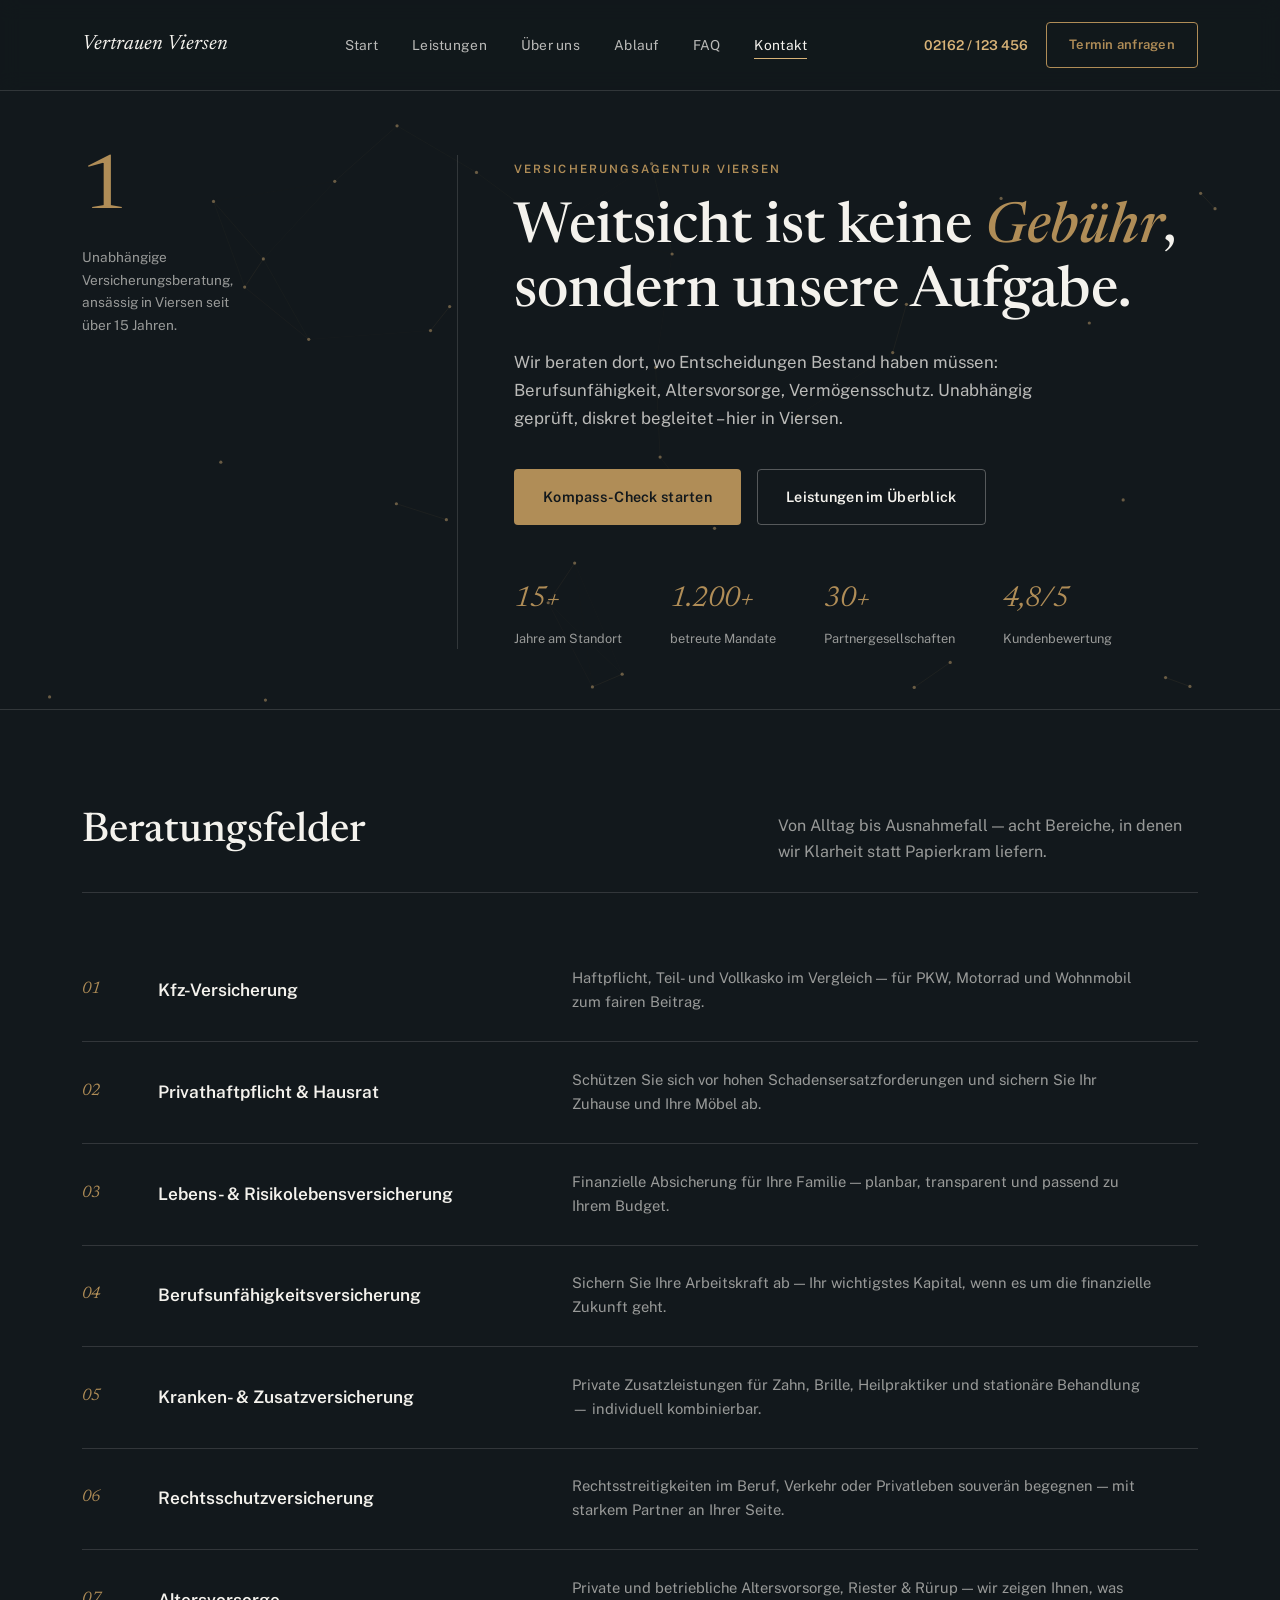
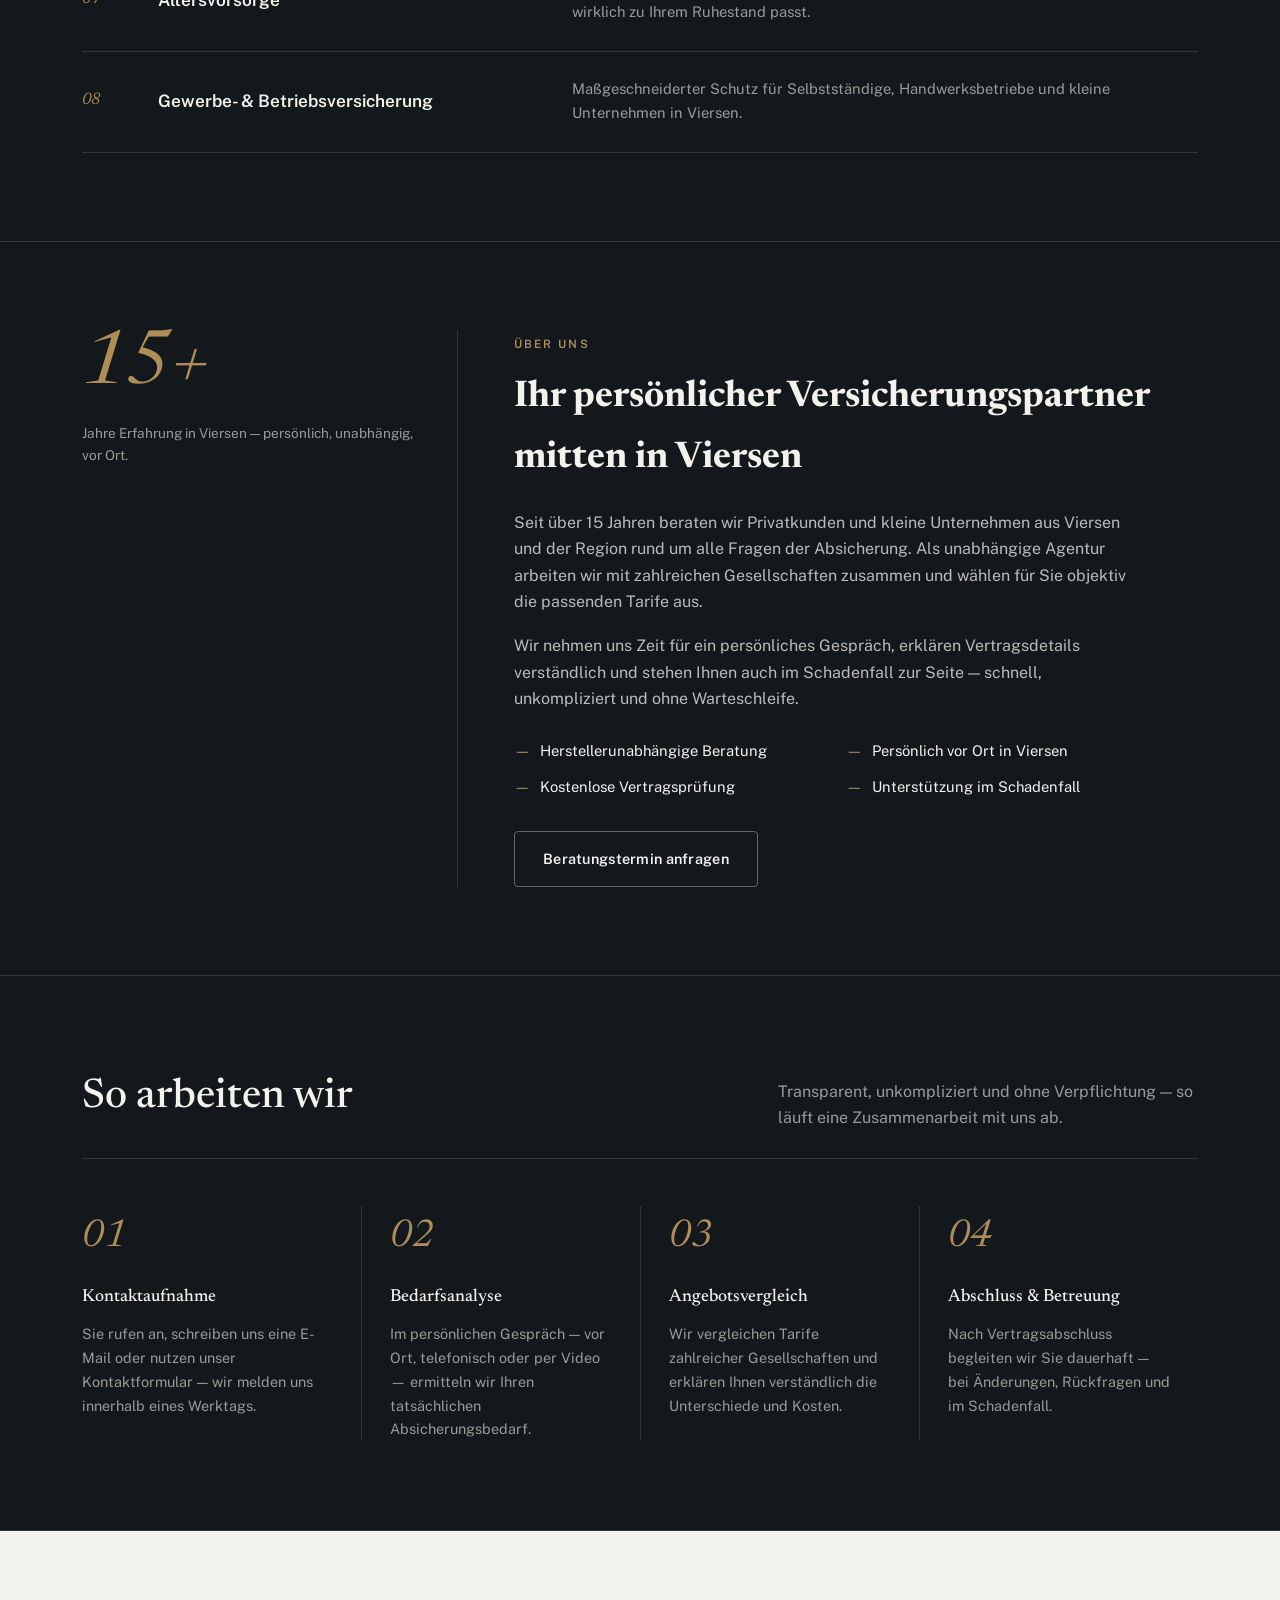
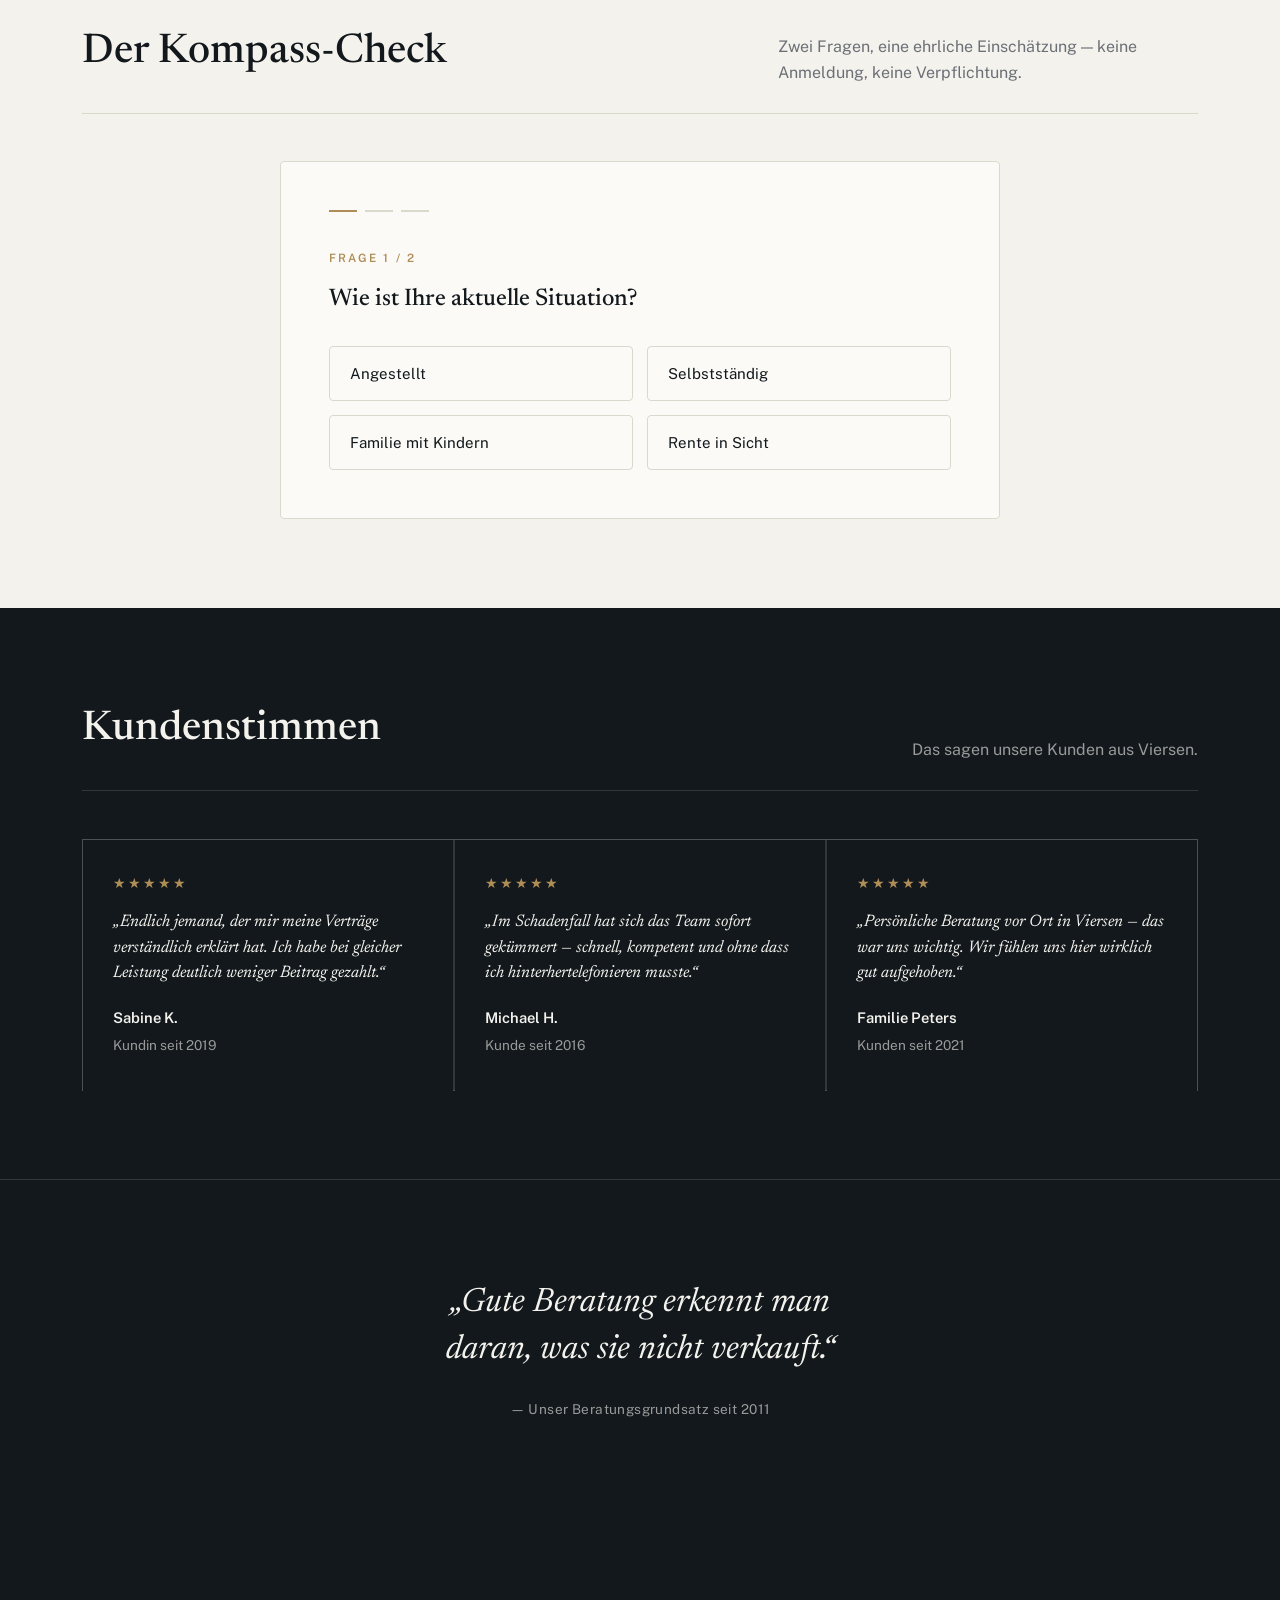
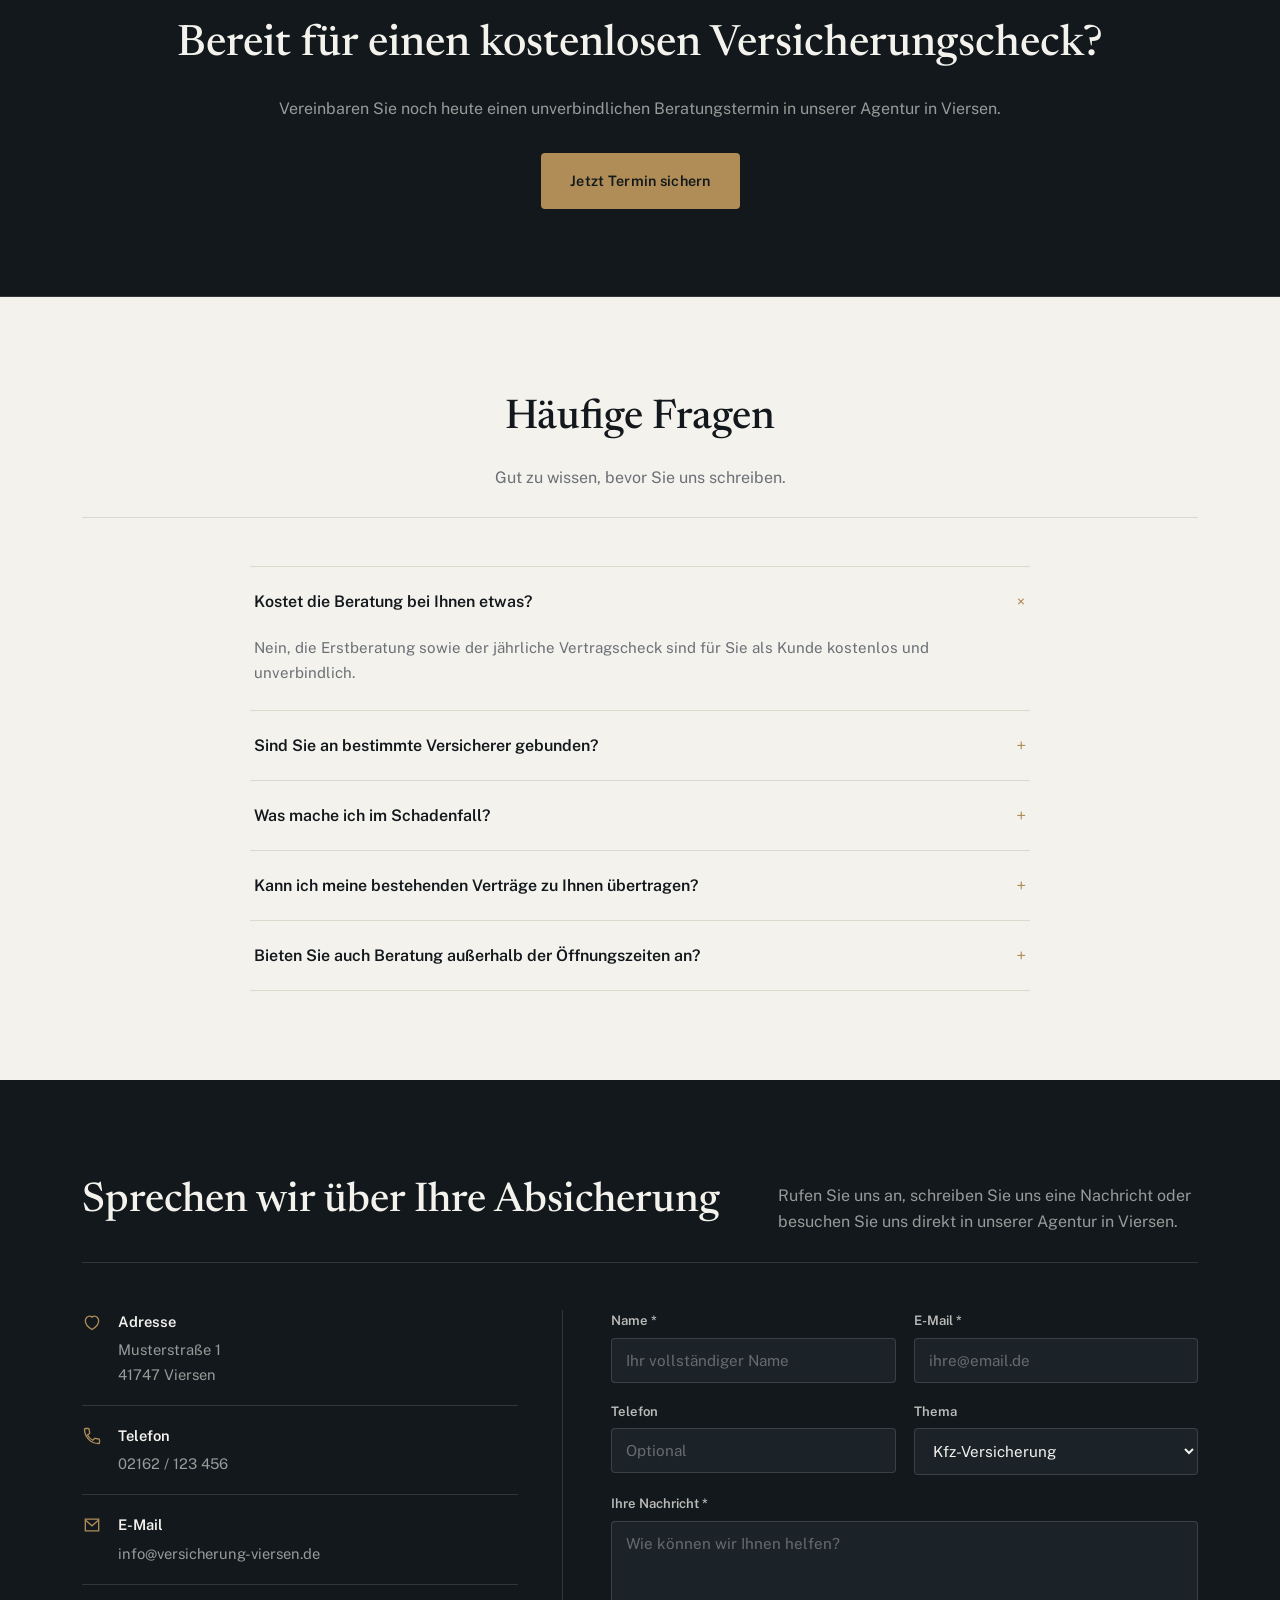
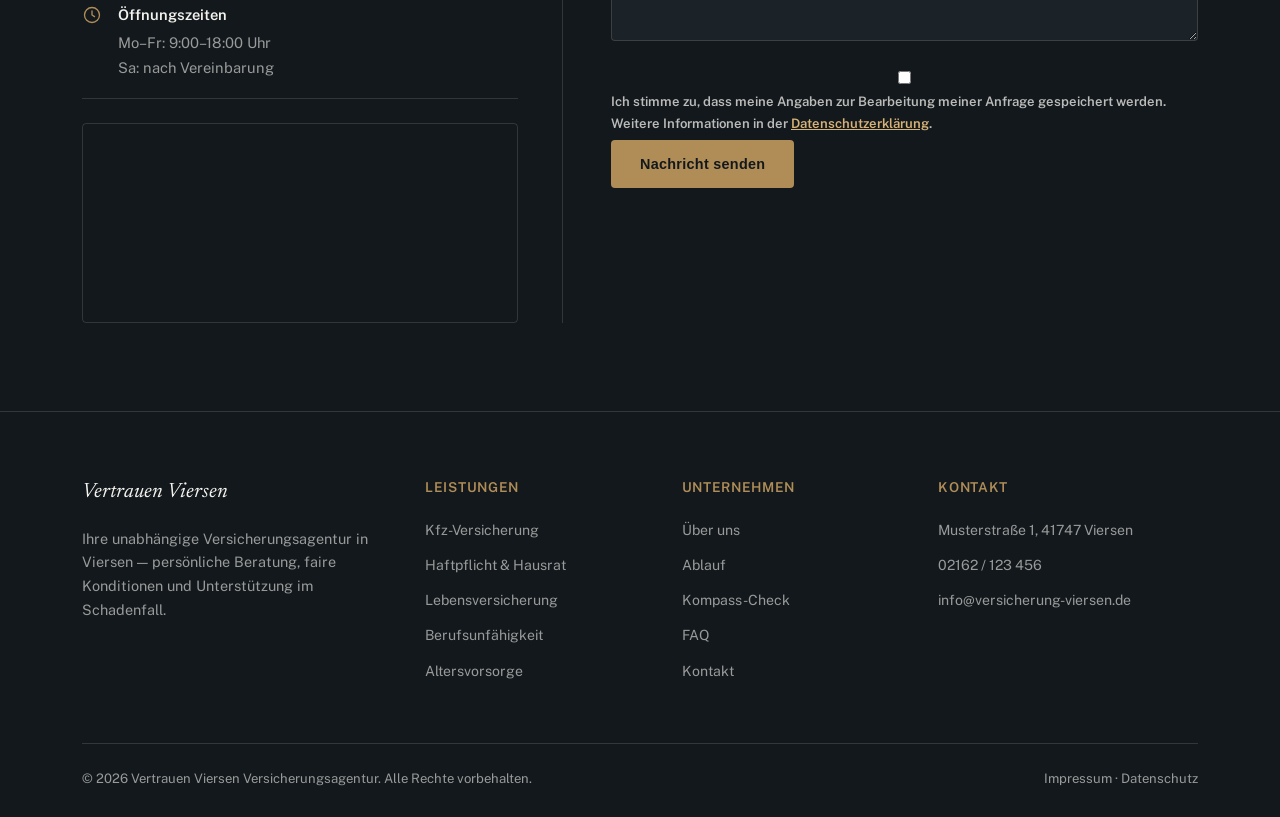
==== commit 47068a7f: "Add cache-busting version to CSS/JS asset URLs Repeated reports of the menu "not working" despite th" ====
--- a/index.html
+++ b/index.html
@@ -9,7 +9,7 @@
 <link rel="preconnect" href="https://fonts.googleapis.com">
 <link rel="preconnect" href="https://fonts.gstatic.com" crossorigin>
 <link href="https://fonts.googleapis.com/css2?family=Newsreader:ital,opsz,wght@0,6..72,400;0,6..72,500;1,6..72,400&family=Public+Sans:wght@400;500;600;700&display=swap" rel="stylesheet">
-<link rel="stylesheet" href="css/style.css">
+<link rel="stylesheet" href="css/style.css?v=3">
 </head>
 <body>
 
@@ -376,6 +376,6 @@
   <a href="index.html#kontakt" class="mobile-cta-book">Termin buchen</a>
 </div>
 
-<script src="js/script.js"></script>
+<script src="js/script.js?v=3"></script>
 </body>
 </html>
--- a/css/style.css
+++ b/css/style.css
@@ -420,7 +420,7 @@
   .footer-grid { grid-template-columns: 1fr 1fr; }
 }
 
-@media (max-width: 760px) {
+@media (max-width: 1000px) {
   .nav-links, .nav-cta .nav-phone { display: none; }
   .nav-toggle { display: flex; position: relative; z-index: 1000; }
 
@@ -434,7 +434,9 @@
   .nav-links li { border-bottom: 1px solid var(--line); }
   .nav-links a { display: block; padding: 16px 4px; font-size: 1.02rem; }
   .nav-links a::after { display: none; }
-
+}
+
+@media (max-width: 760px) {
   section.pad { padding: 64px 0; }
   .service-row { grid-template-columns: 34px 1fr; }
   .service-row p, .service-row .arrow { display: none; }
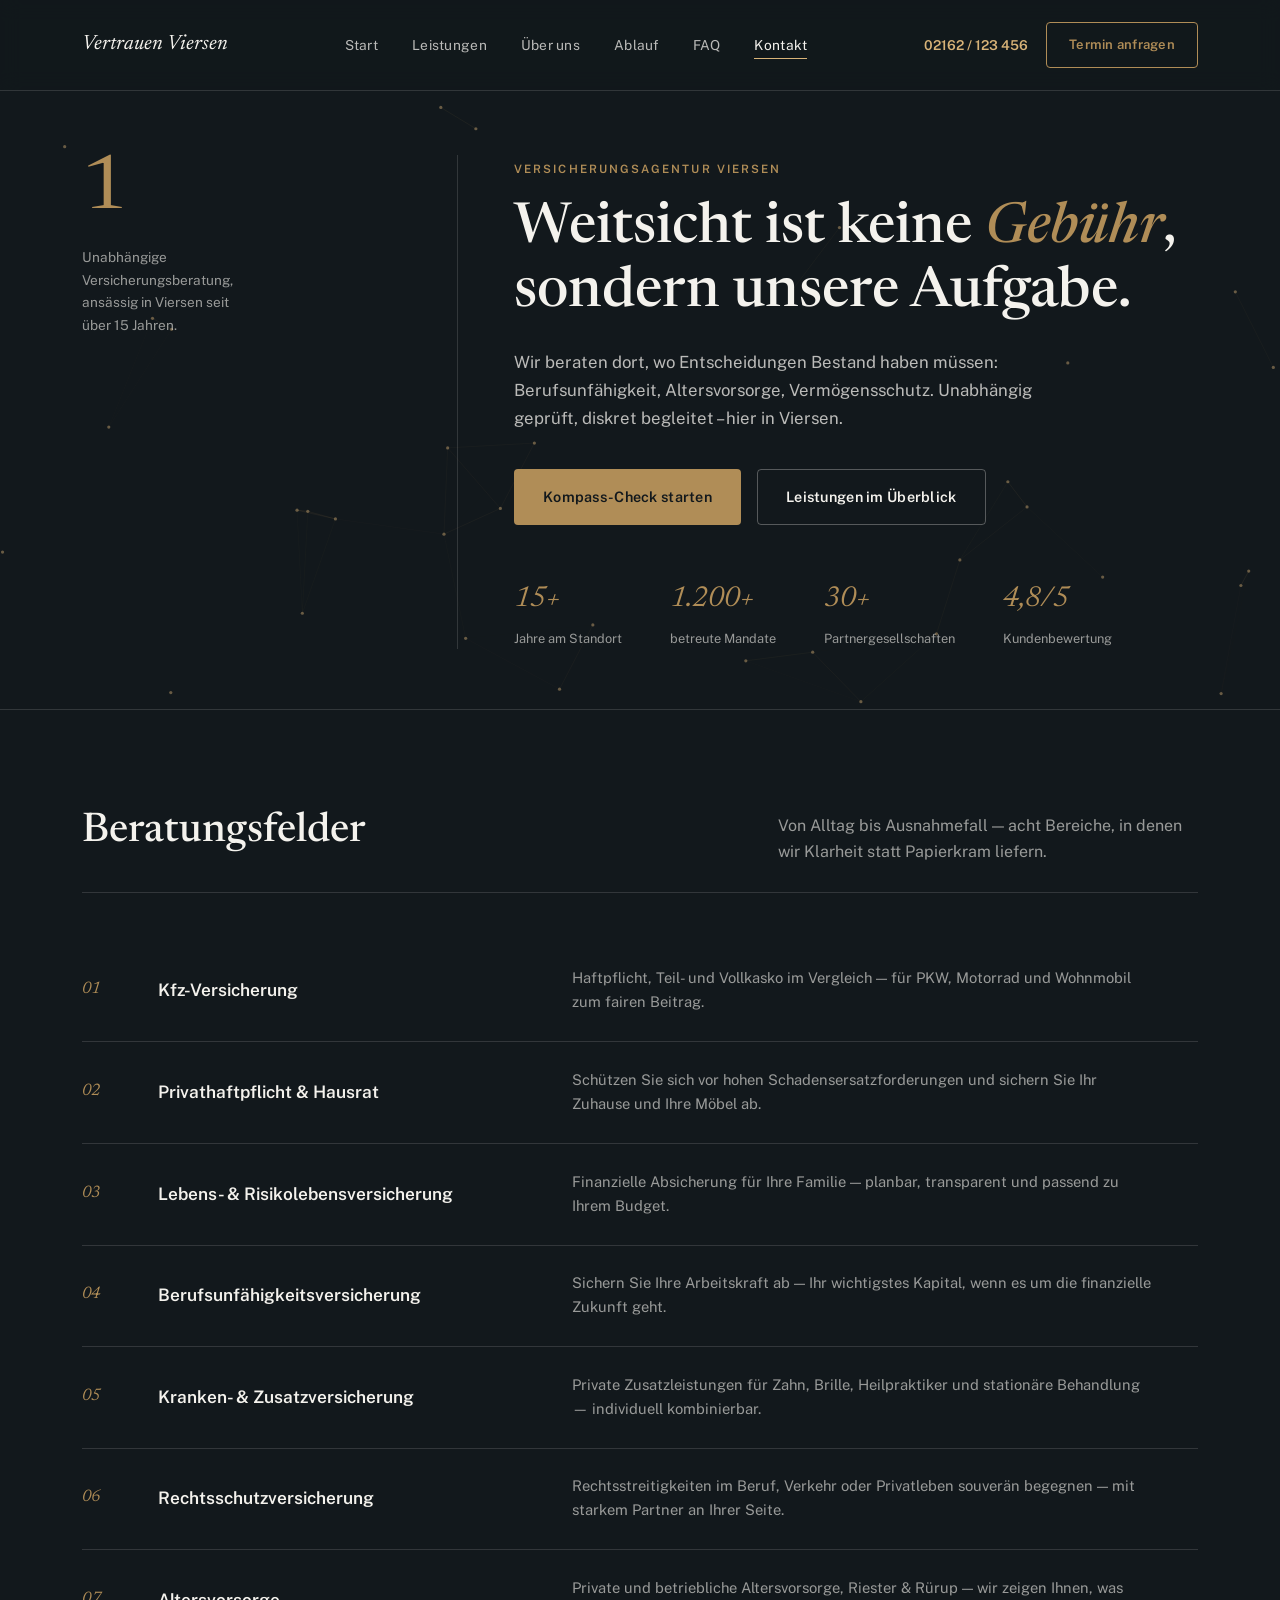
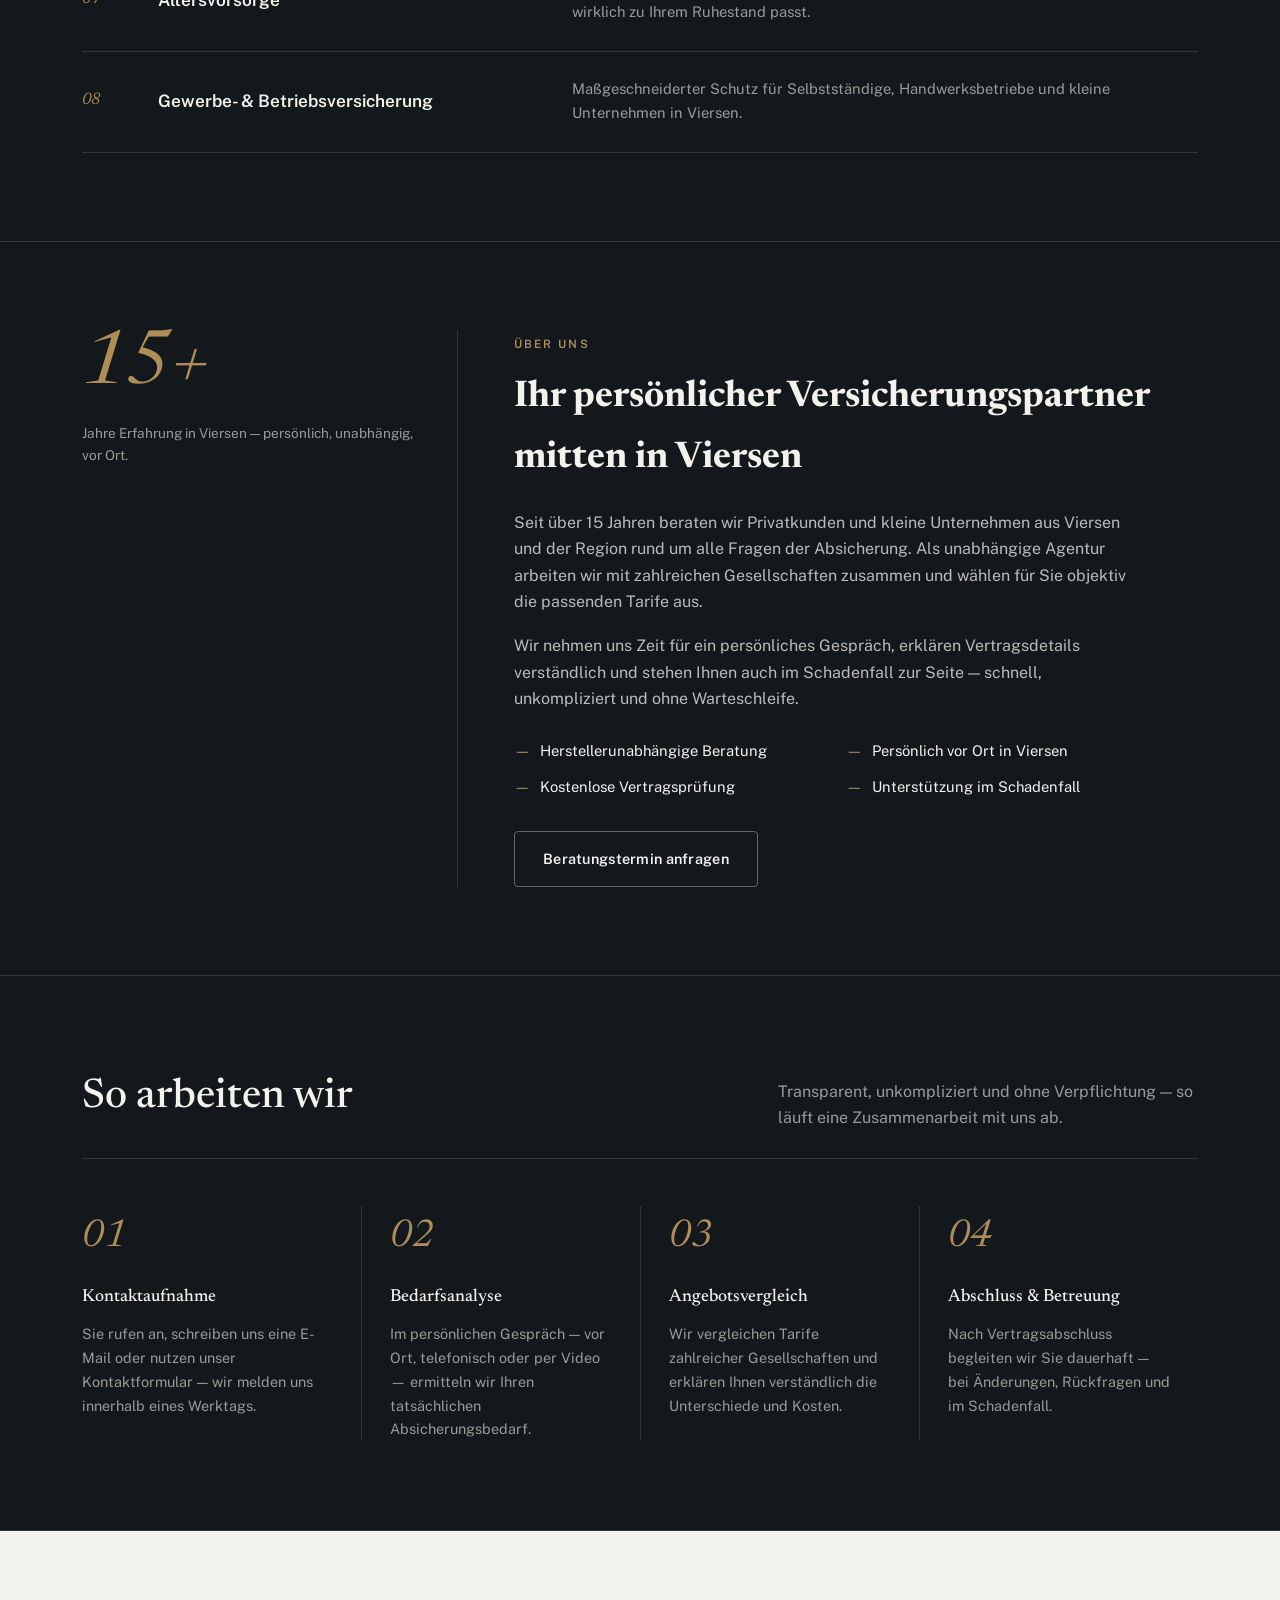
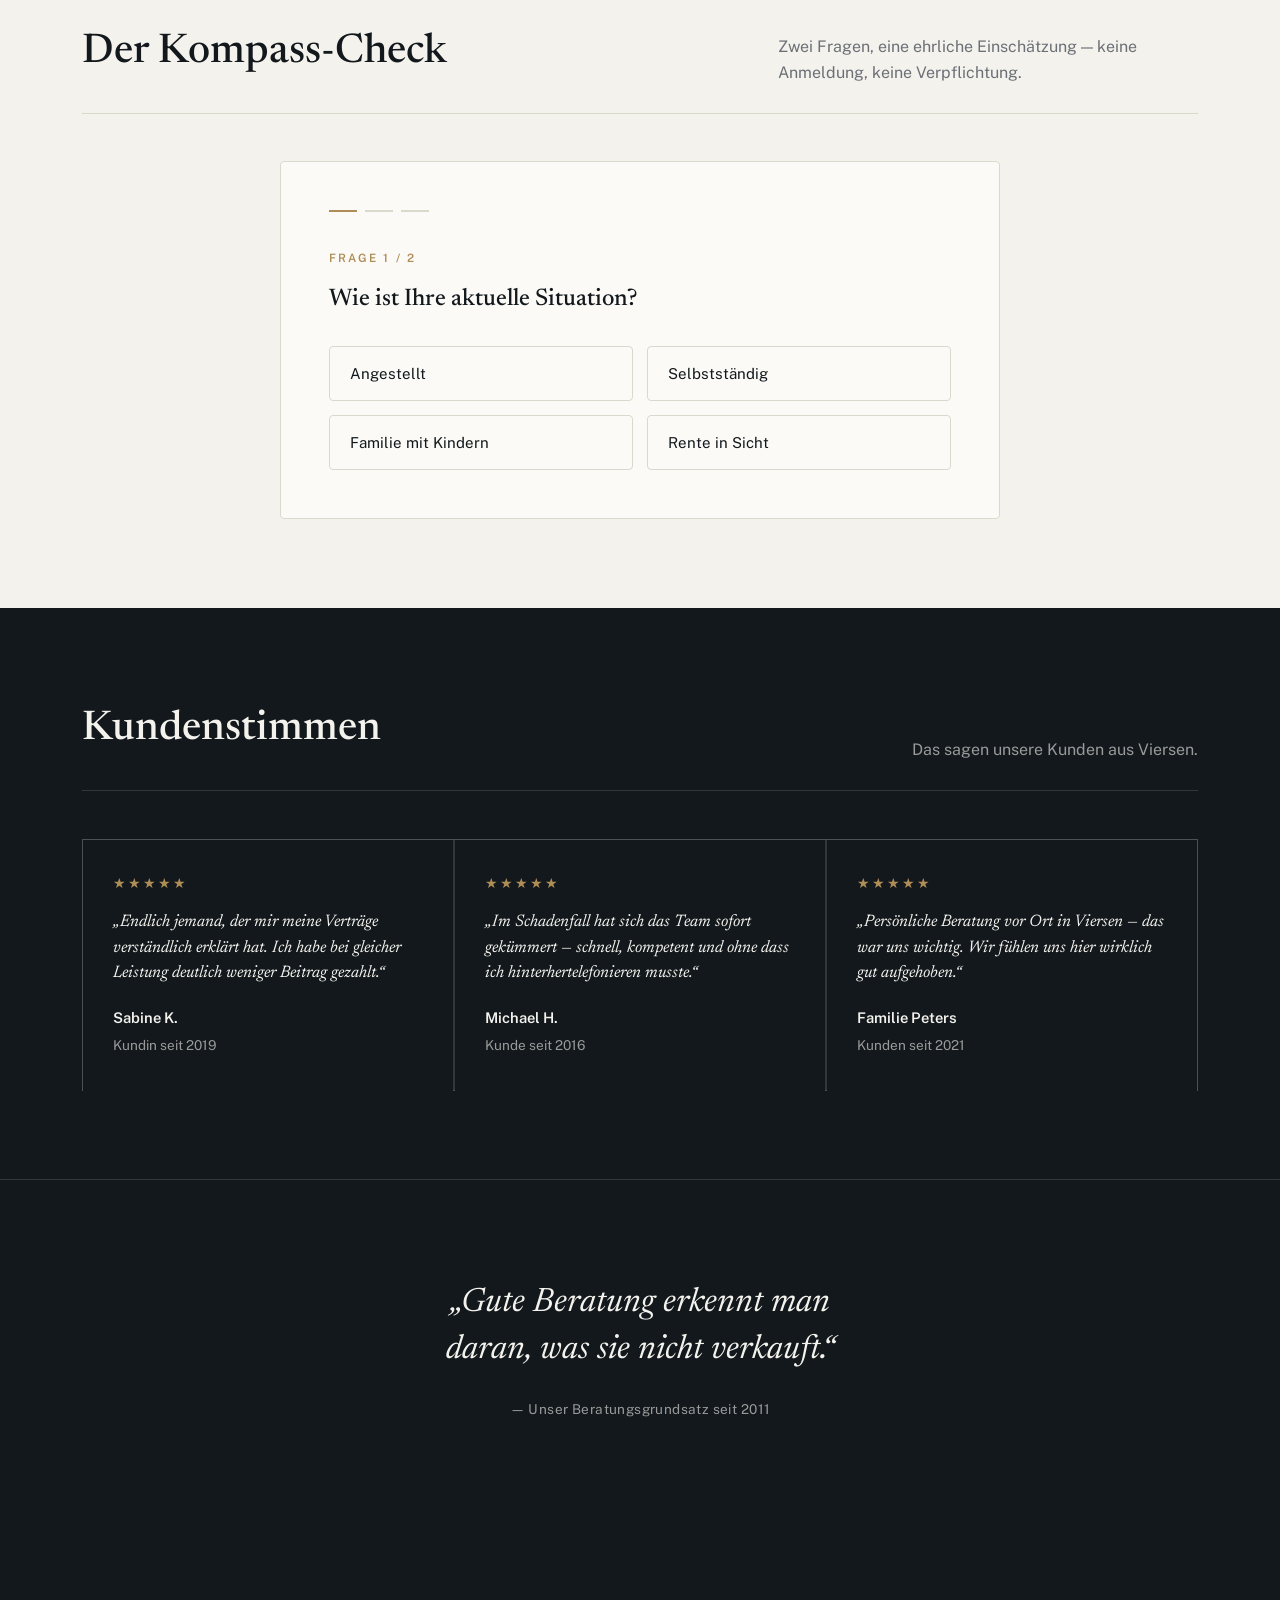
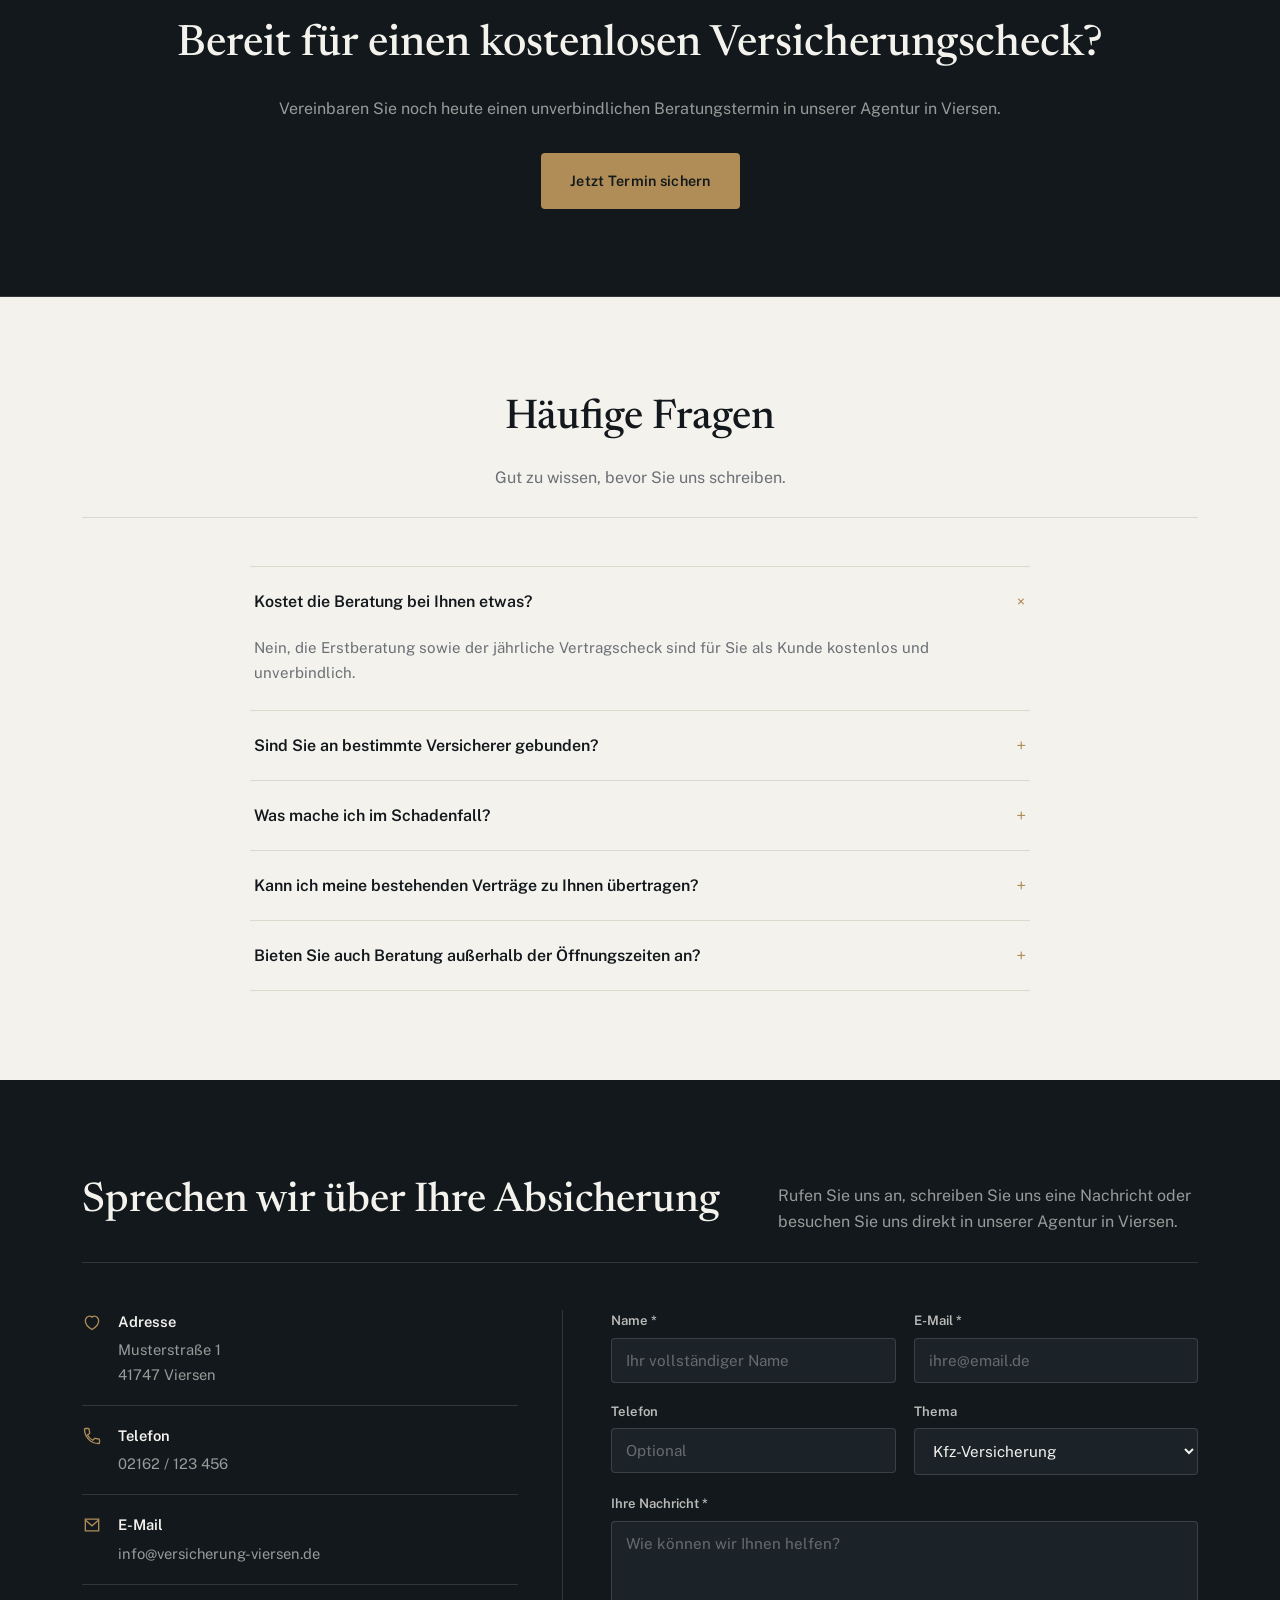
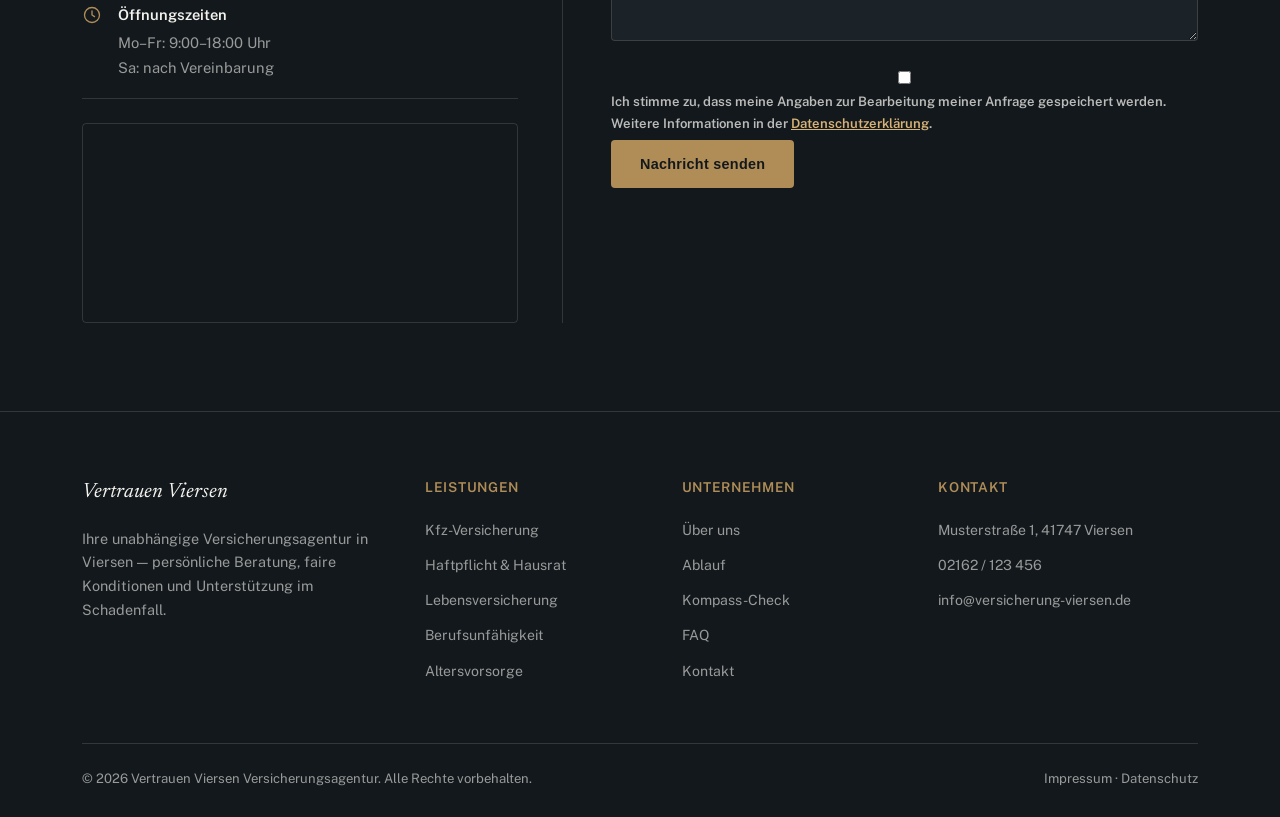
==== commit 8e710551: "Bump asset cache-busting version to v=4" ====
--- a/index.html
+++ b/index.html
@@ -9,7 +9,7 @@
 <link rel="preconnect" href="https://fonts.googleapis.com">
 <link rel="preconnect" href="https://fonts.gstatic.com" crossorigin>
 <link href="https://fonts.googleapis.com/css2?family=Newsreader:ital,opsz,wght@0,6..72,400;0,6..72,500;1,6..72,400&family=Public+Sans:wght@400;500;600;700&display=swap" rel="stylesheet">
-<link rel="stylesheet" href="css/style.css?v=3">
+<link rel="stylesheet" href="css/style.css?v=4">
 </head>
 <body>
 
@@ -376,6 +376,6 @@
   <a href="index.html#kontakt" class="mobile-cta-book">Termin buchen</a>
 </div>
 
-<script src="js/script.js?v=3"></script>
+<script src="js/script.js?v=4"></script>
 </body>
 </html>
--- a/css/style.css
+++ b/css/style.css
@@ -137,7 +137,7 @@
    ========================================================================== */
 
 .site-header {
-  position: sticky; top: 0; z-index: 60;
+  position: sticky; top: 0; z-index: 1000;
   background: rgba(18, 24, 28, 0.88);
   backdrop-filter: blur(10px);
   border-bottom: 1px solid var(--line);
